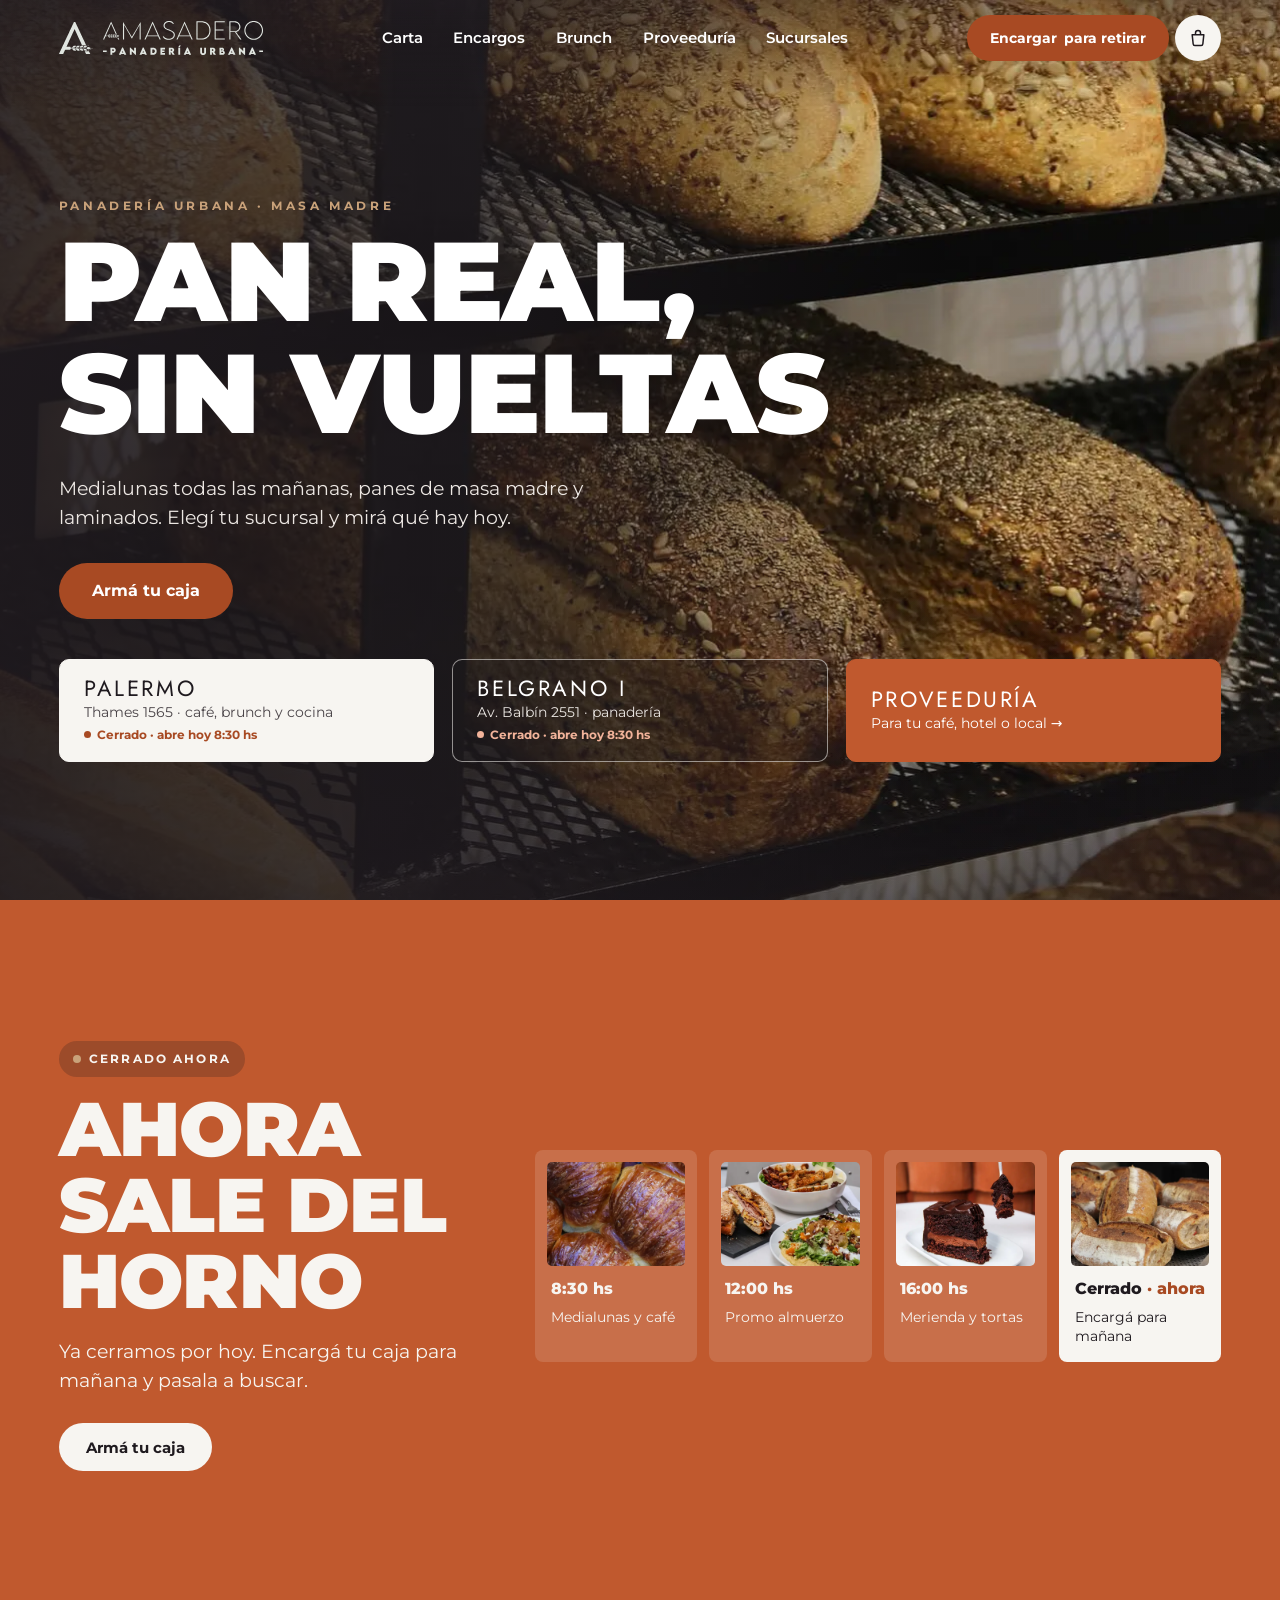
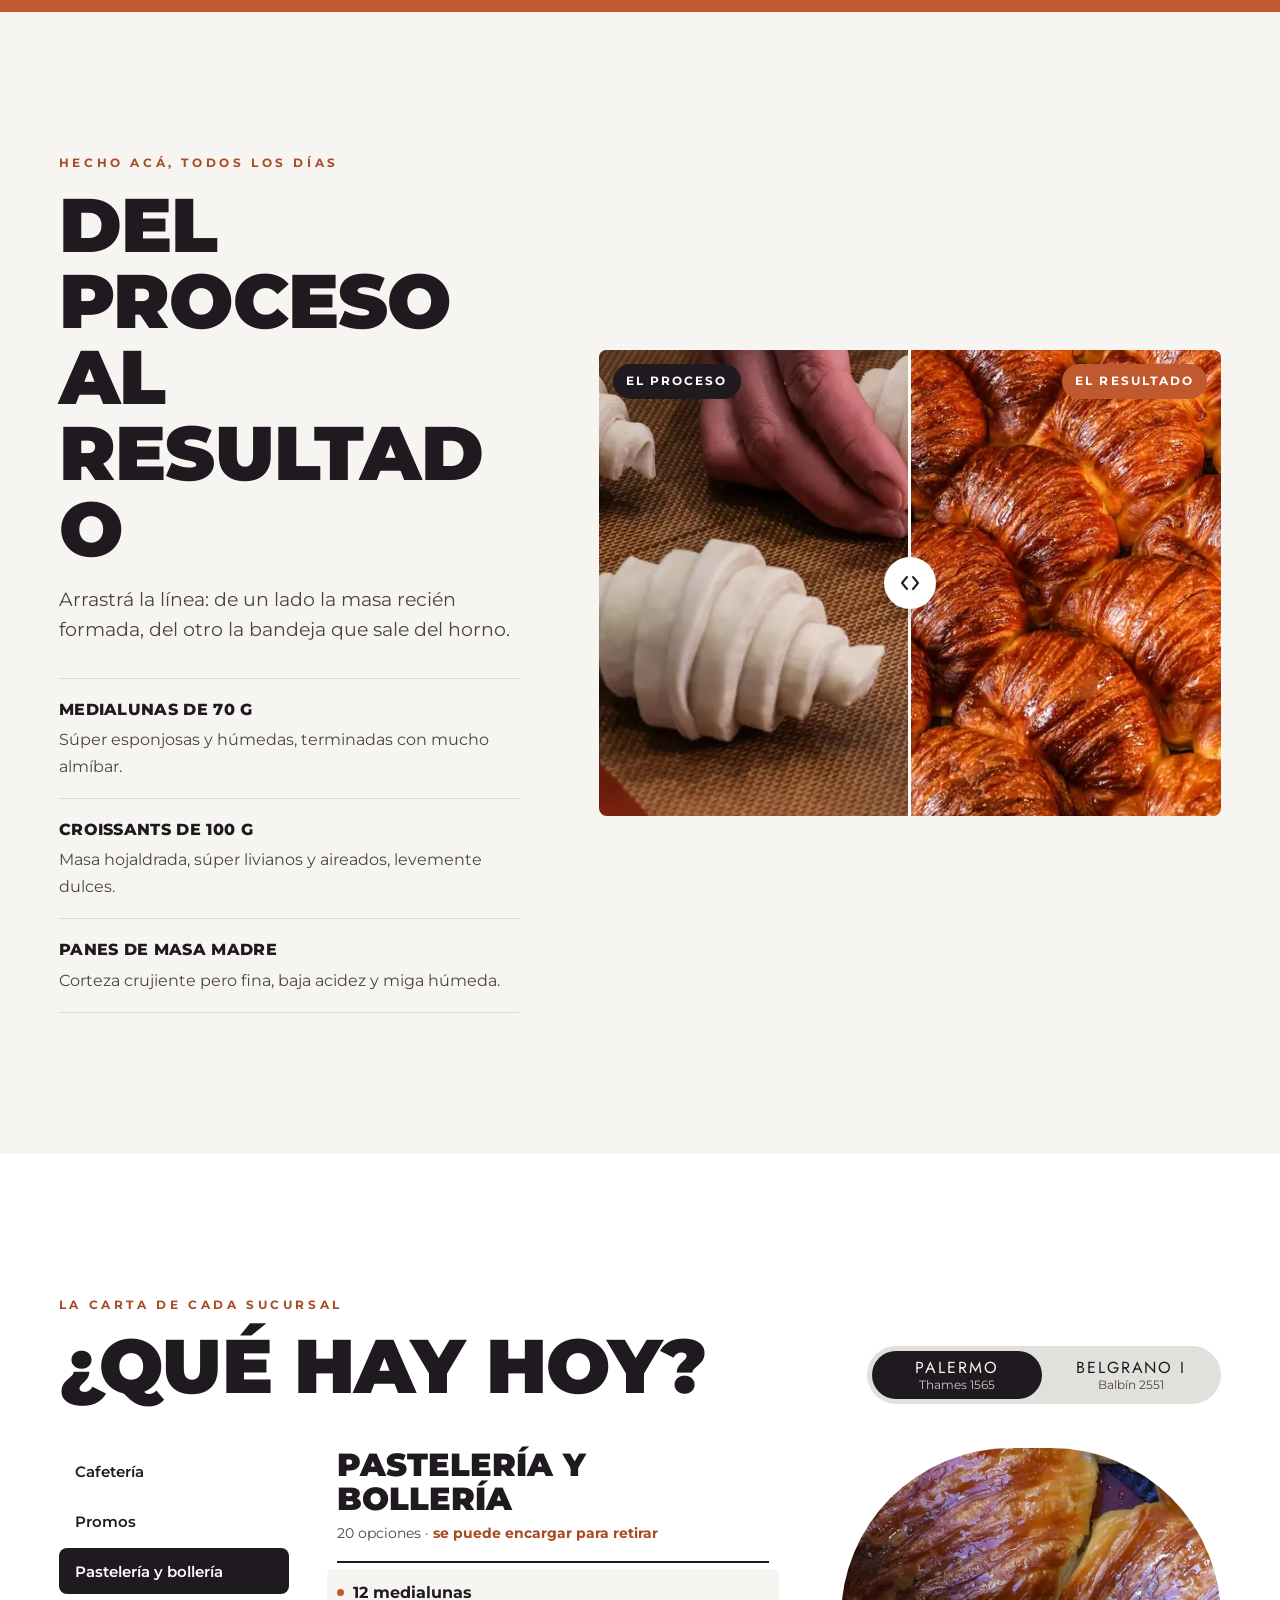
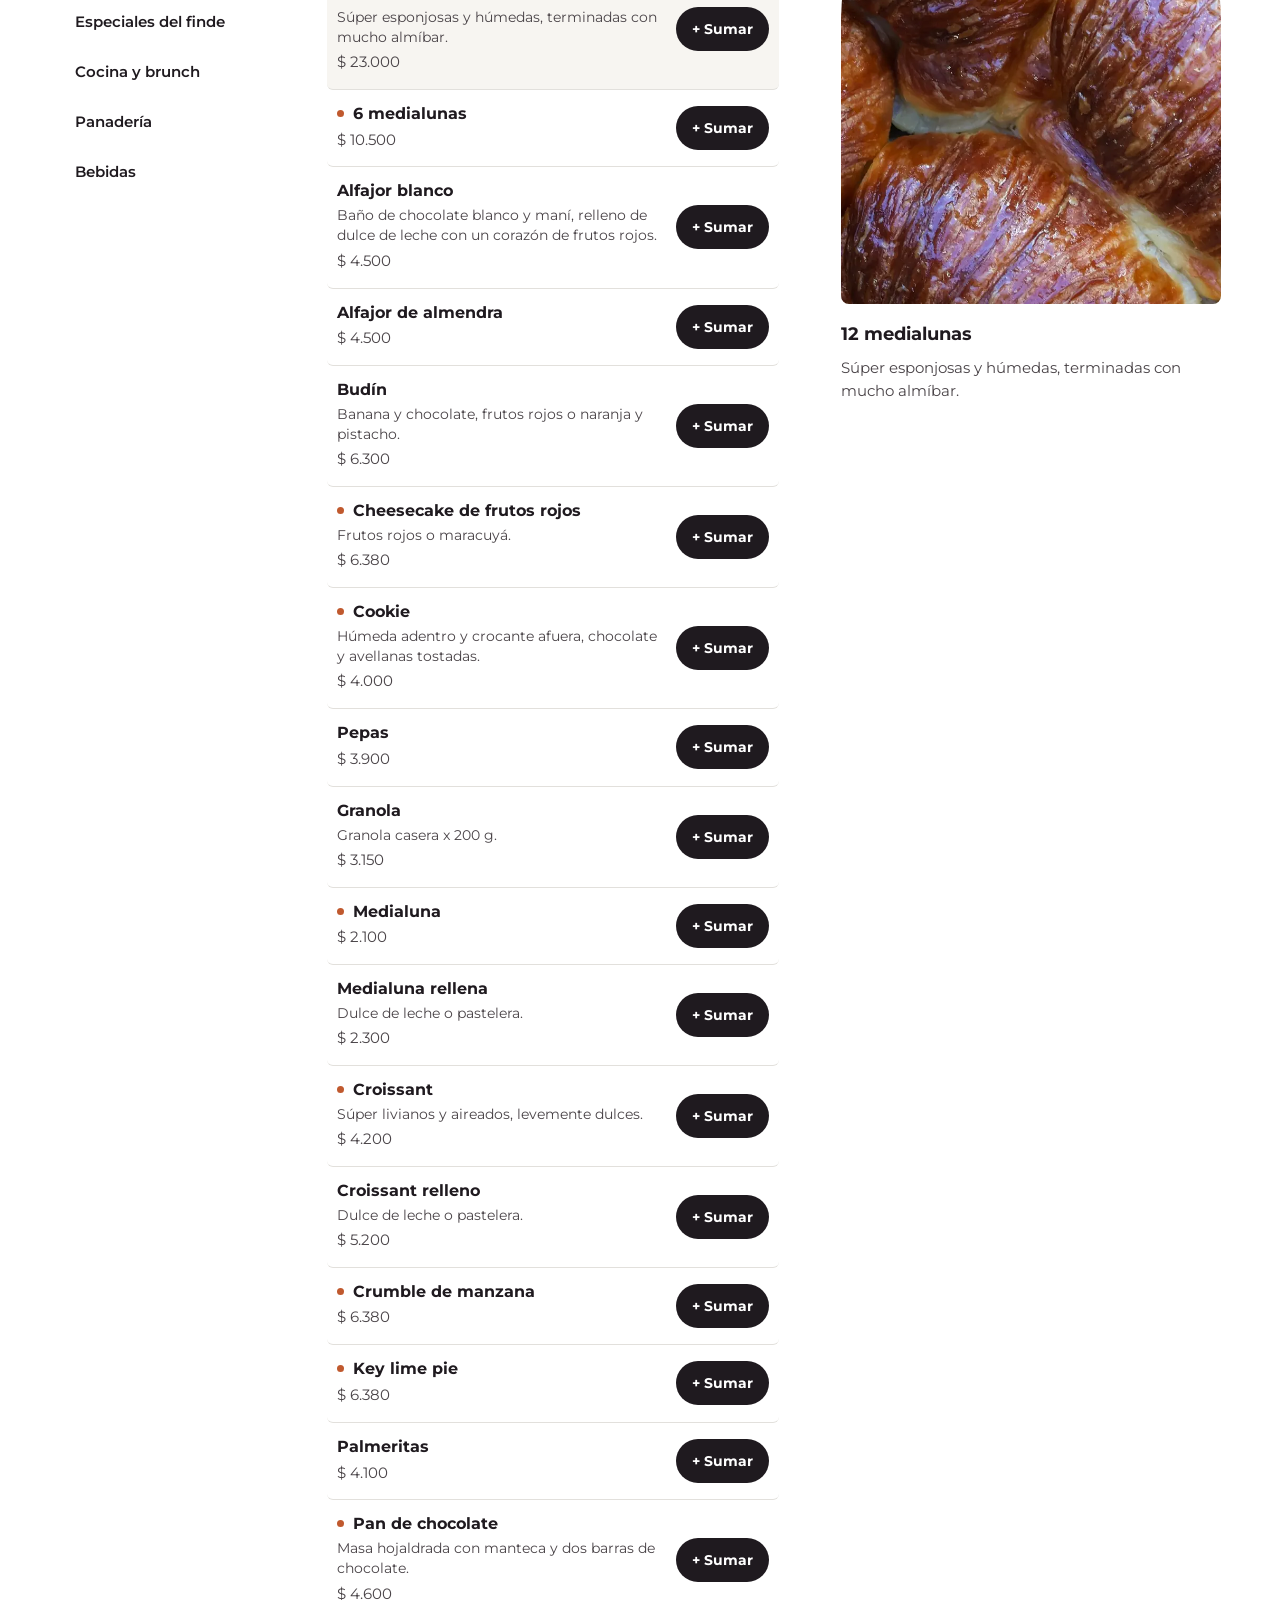
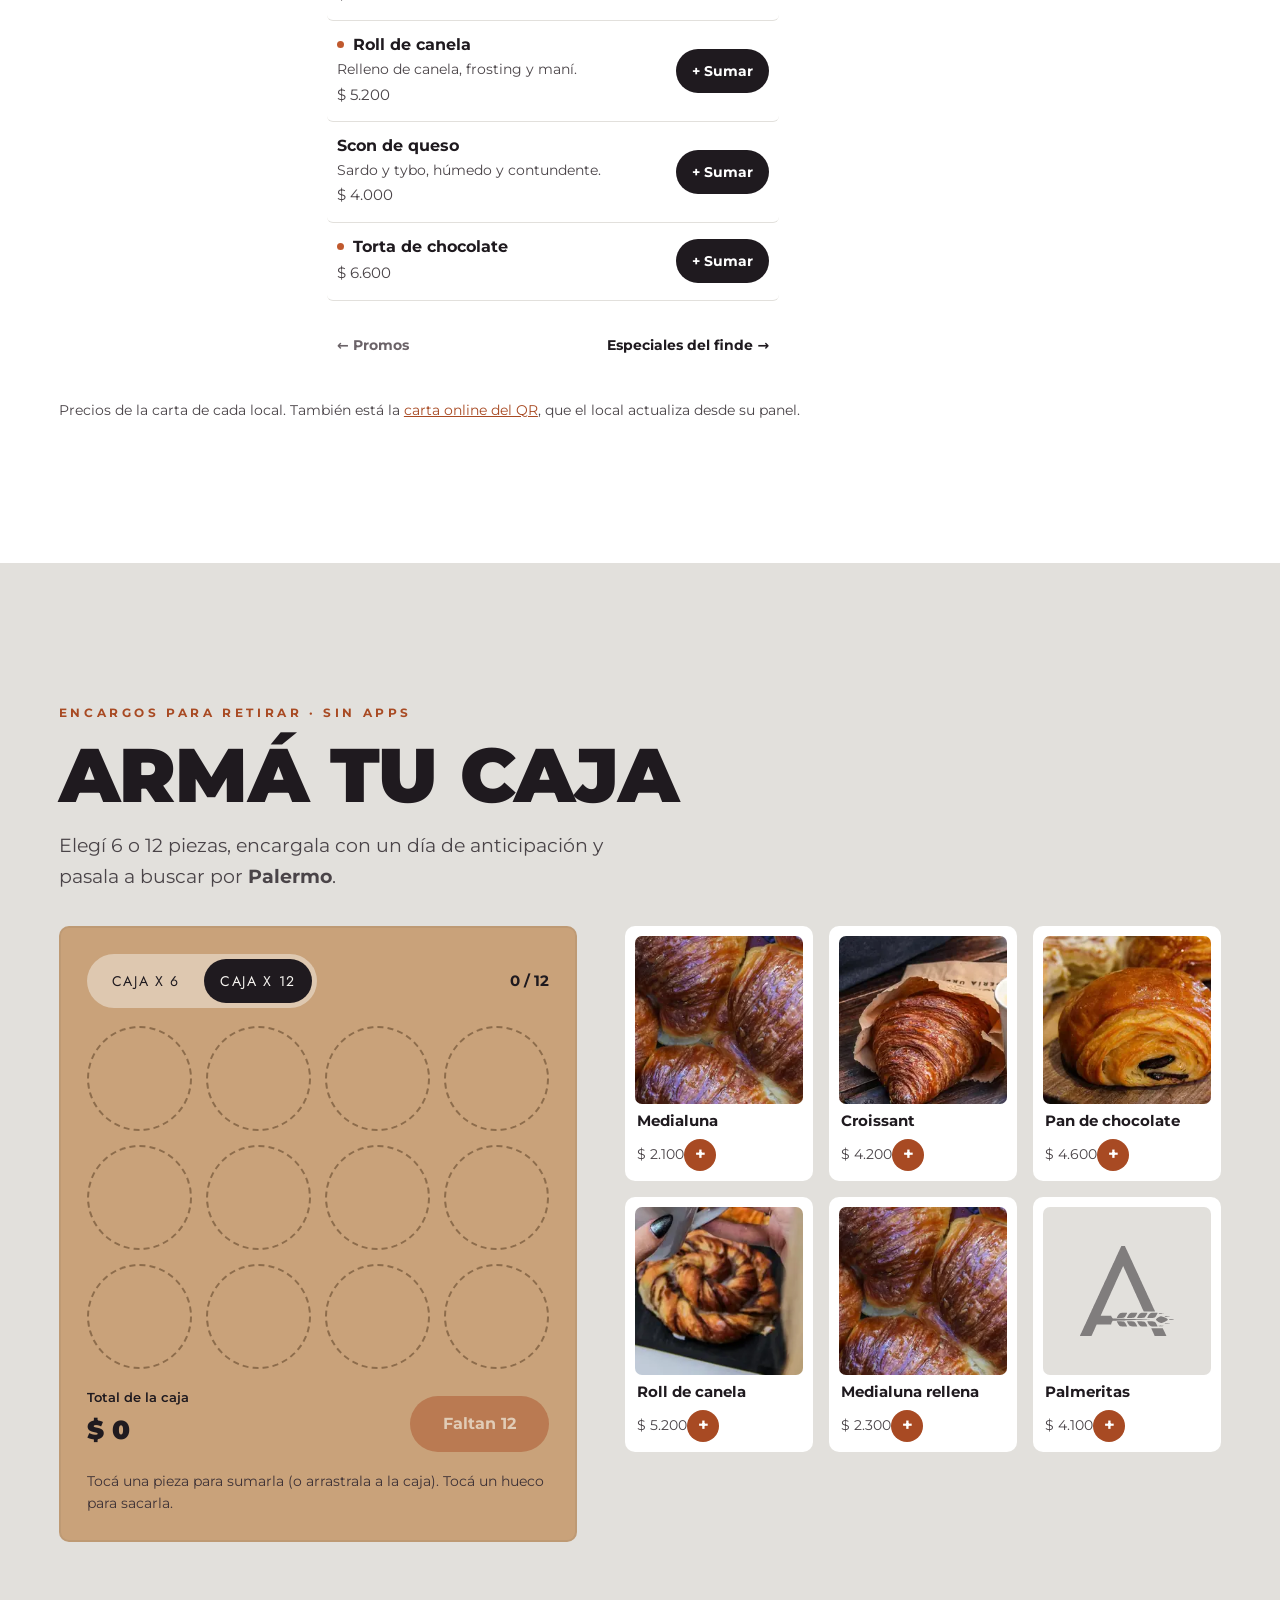
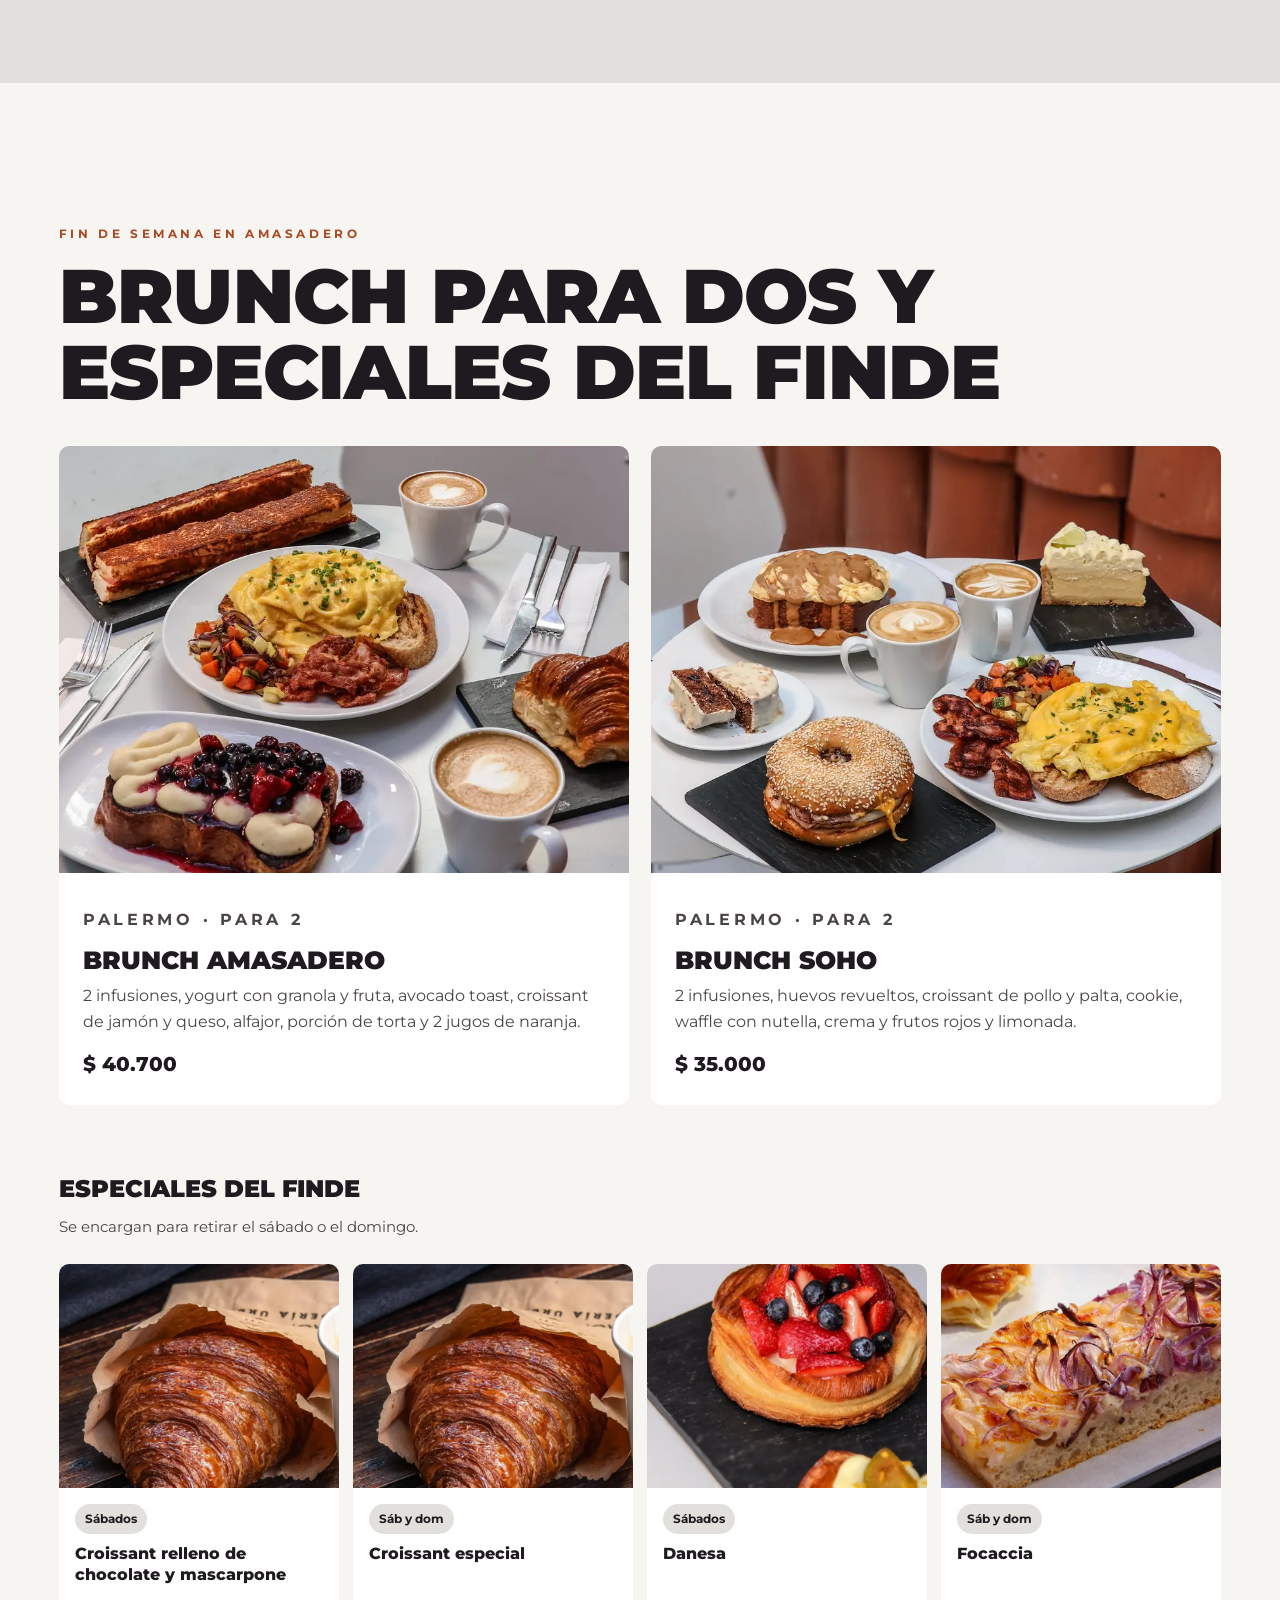
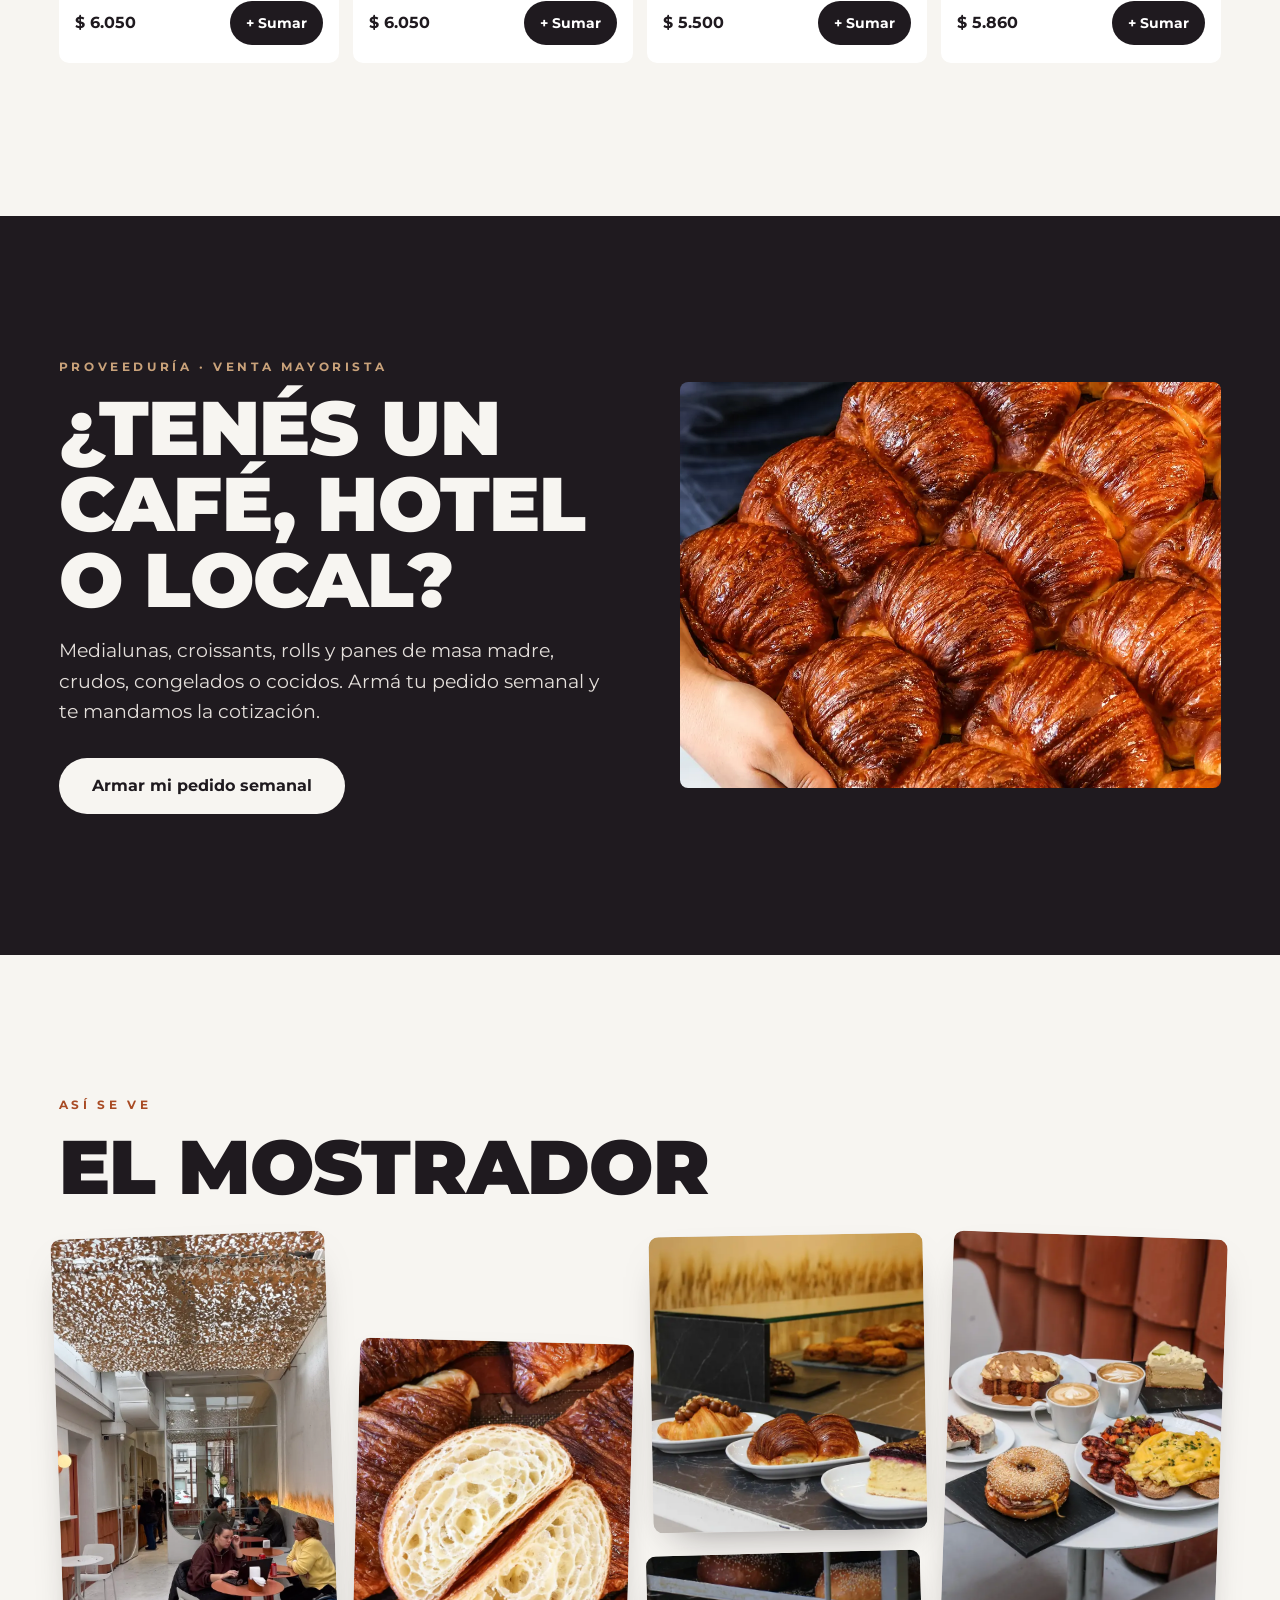
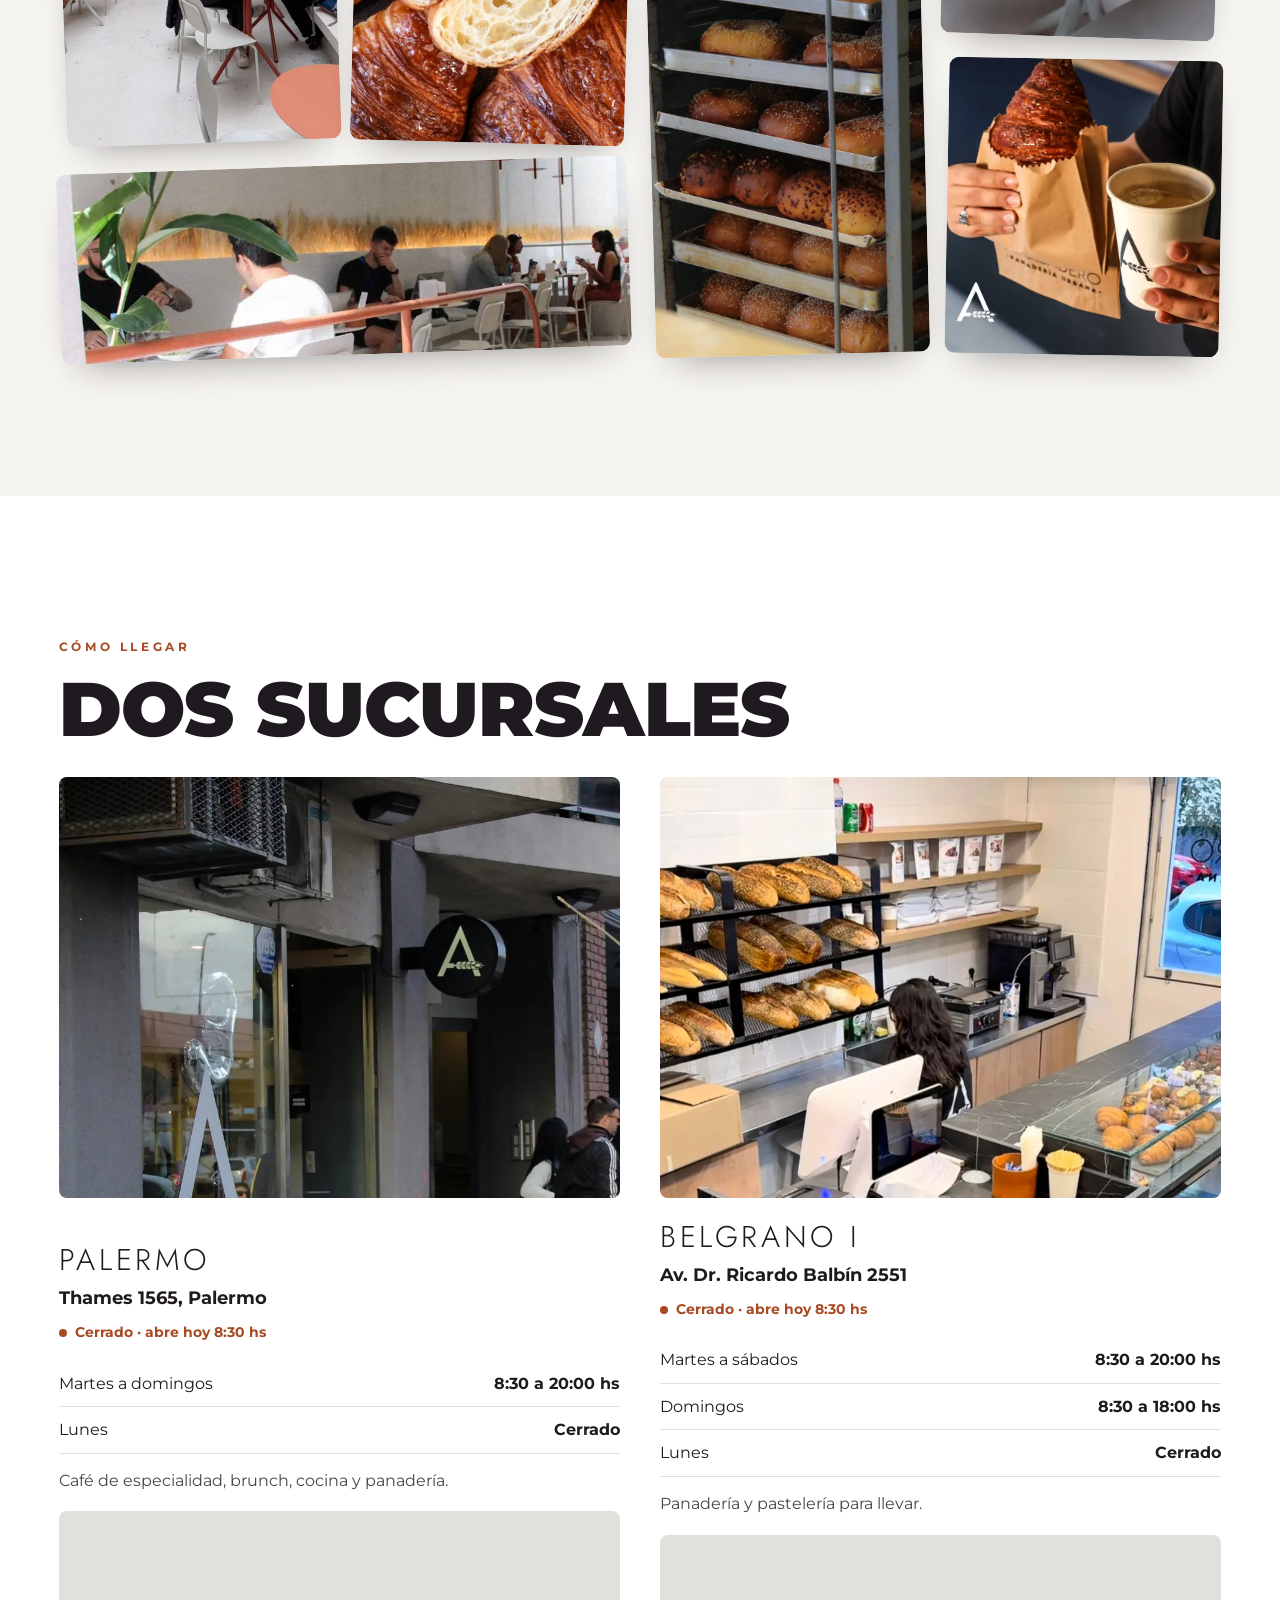
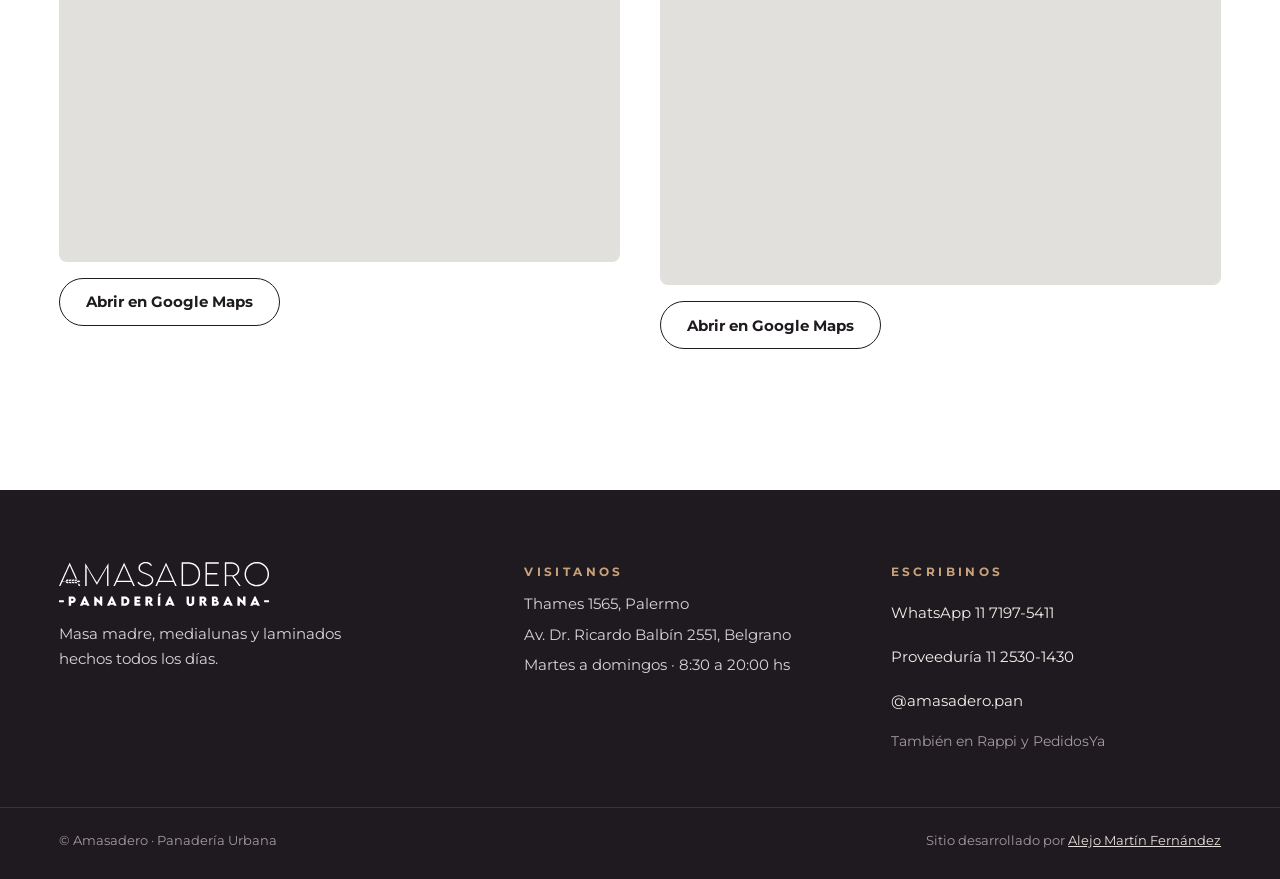
==== index.html @ 290347d4 "Demo web Amasadero · Panadería Urbana Co-Authored-By: Claude Opus 5.5 <noreply@anthropic.com> Claude" ====
<!doctype html>
<html lang="es">
<head>
<meta charset="utf-8">
<meta name="viewport" content="width=device-width, initial-scale=1, viewport-fit=cover">
<title>Amasadero · Panadería Urbana en Palermo y Belgrano</title>
<meta name="description" content="La carta de cada sucursal, encargos para retirar en Palermo y Belgrano y proveeduría para tu café, hotel o local.">
<meta property="og:type" content="website">
<meta property="og:site_name" content="Amasadero · Panadería Urbana">
<meta property="og:url" content="https://amasadero.vercel.app/">
<meta property="og:title" content="Amasadero · Panadería Urbana">
<meta property="og:description" content="La carta de cada sucursal, encargos para retirar y proveeduría para tu café.">
<meta property="og:image" content="https://amasadero.vercel.app/img/og.jpg?v=1">
<meta property="og:image:width" content="1200">
<meta property="og:image:height" content="630">
<meta property="og:image:type" content="image/jpeg">
<meta property="og:image:alt" content="Amasadero: croissant cortado al medio, la carta de cada sucursal y encargos para retirar">
<meta name="twitter:card" content="summary_large_image">
<meta name="twitter:image" content="https://amasadero.vercel.app/img/og.jpg?v=1">
<meta name="theme-color" content="#E2E0DC">
<link rel="icon" type="image/png" href="img/favicon.png">
<script>
  (function () {
    var d = document.documentElement;
    if (!matchMedia('(prefers-reduced-motion: reduce)').matches) d.classList.add('con-intro');
    d.classList.add('js');
  })();
</script>
<link rel="preload" href="fonts/montserrat.woff2" as="font" type="font/woff2" crossorigin>
<link rel="preload" href="fonts/jost.woff2" as="font" type="font/woff2" crossorigin>
<link rel="preload" as="image" href="img/hero-m-900.webp" media="(max-width: 767px)">
<link rel="preload" as="image" href="img/hero-d-1440.webp" media="(min-width: 768px)">
<link rel="stylesheet" href="kit/kit.css?v=1">
<link rel="stylesheet" href="css/style.css?v=1">
</head>
<body>

<div id="intro" aria-hidden="true">
  <div class="in-capas">
    <span class="in-capa" style="--i:0"></span><span class="in-capa" style="--i:1"></span><span class="in-capa" style="--i:2"></span><span class="in-capa" style="--i:3"></span>
    <span class="in-capa" style="--i:4"></span><span class="in-capa" style="--i:5"></span><span class="in-capa" style="--i:6"></span><span class="in-capa" style="--i:7"></span>
  </div>
  <div class="in-hilos"><i></i><i></i><i></i><i></i></div>
  <div class="in-logo">
    <img src="img/isotipo.svg" alt="" class="in-iso" width="120" height="115">
    <img src="img/logo.svg" alt="" class="in-wm" width="300" height="63">
  </div>
</div>

<header class="nav" id="nav">
  <a class="nav__logo" href="#inicio" aria-label="Amasadero, ir al inicio">
    <img src="img/isotipo.svg" alt="" class="nav__iso" width="40" height="38">
    <img src="img/logo.svg" alt="Amasadero · Panadería Urbana" class="nav__wm" width="170" height="36">
  </a>
  <nav class="nav__links" aria-label="Secciones">
    <a href="#carta">Carta</a>
    <a href="#caja">Encargos</a>
    <a href="#brunch">Brunch</a>
    <a href="proveeduria/">Proveeduría</a>
    <a href="#sucursales">Sucursales</a>
  </nav>
  <div class="nav__acc">
    <a class="btn btn--teja nav__cta" href="#caja">Encargar<span class="nav__cta-x"> para retirar</span></a>
    <button type="button" class="nav__bolsa" data-kit-open="carrito" data-kit-target aria-label="Abrir tu bolsa">
      <svg viewBox="0 0 24 24" aria-hidden="true"><path d="M5 8h14l-1.2 11.2a2 2 0 0 1-2 1.8H8.2a2 2 0 0 1-2-1.8L5 8Z"/><path d="M9 8V6a3 3 0 0 1 6 0v2"/></svg>
      <span class="nav__n" hidden>0</span>
    </button>
    <button type="button" class="nav__menu" aria-label="Abrir el menú" aria-expanded="false" aria-controls="menu">
      <span></span><span></span>
    </button>
  </div>
</header>

<div class="menu" id="menu" hidden>
  <nav aria-label="Menú">
    <a href="#carta" style="--i:0">Carta</a>
    <a href="#caja" style="--i:1">Armá tu caja</a>
    <a href="#brunch" style="--i:2">Brunch y finde</a>
    <a href="proveeduria/" style="--i:3">Proveeduría</a>
    <a href="#sucursales" style="--i:4">Sucursales</a>
  </nav>
  <p class="menu__pie">Martes a domingos · 8:30 a 20:00 hs</p>
</div>

<main id="inicio">

<!-- HERO -->
<section class="hero" aria-label="Amasadero">
  <picture class="hero__foto">
    <source media="(min-width: 768px)" srcset="img/hero-d-960.webp 960w, img/hero-d-1440.webp 1440w" sizes="100vw">
    <img src="img/hero-m-900.webp" srcset="img/hero-m-900.webp 900w, img/hero-m-1200.webp 1200w" sizes="100vw" alt="Croissant recién horneado junto a un café con la A de Amasadero" width="900" height="1126" fetchpriority="high">
  </picture>
  <div class="hero__velo"></div>
  <div class="hero__in">
    <p class="eyebrow eyebrow--kraft hero__ey">Panadería urbana · masa madre</p>
    <h1 class="hero__t"><span class="ln"><span>Pan real,</span></span> <span class="ln"><span>sin vueltas</span></span></h1>
    <p class="hero__p">Medialunas todas las mañanas, panes de masa madre y laminados. Elegí tu sucursal y mirá qué hay hoy.</p>
    <a class="btn btn--teja btn--big hero__cta" href="#caja">Armá tu caja</a>
  </div>
  <div class="hero__suc">
    <button type="button" class="suc-card suc-card--clara" data-suc="palermo" style="--d:0">
      <span class="suc-card__n">Palermo</span>
      <span class="suc-card__s">Thames 1565 · café, brunch y cocina</span>
      <span class="suc-card__e" data-estado="palermo"></span>
    </button>
    <button type="button" class="suc-card" data-suc="belgrano" style="--d:1">
      <span class="suc-card__n">Belgrano I</span>
      <span class="suc-card__s">Av. Balbín 2551 · panadería</span>
      <span class="suc-card__e" data-estado="belgrano"></span>
    </button>
    <a class="suc-card suc-card--teja" href="proveeduria/" style="--d:2">
      <span class="suc-card__n">Proveeduría</span>
      <span class="suc-card__s">Para tu café, hotel o local →</span>
    </a>
  </div>
</section>

<!-- WOW C · AHORA SALE DEL HORNO -->
<section class="ahora" id="ahora" aria-labelledby="ahora-t">
  <div class="cont ahora__in">
    <div class="ahora__txt rv">
      <p class="eyebrow eyebrow--claro" id="ahora-chip">Abierto</p>
      <h2 class="h2 h2--claro" id="ahora-t">Ahora sale del horno</h2>
      <p class="ahora__frase" id="ahora-frase">Medialunas recién horneadas y café de especialidad.</p>
      <a class="btn btn--harina" id="ahora-cta" href="#carta">Ver la pastelería</a>
    </div>
    <div class="ahora__mom" role="tablist" aria-label="Momentos del día">
      <button type="button" role="tab" class="mom rv" data-mom="manana" style="--d:0" aria-selected="false">
        <span class="mom__foto"><img src="img/reloj-manana.webp" alt="" width="700" height="669" loading="lazy"></span>
        <span class="mom__h">8:30 hs</span><span class="mom__t">Medialunas y café</span>
      </button>
      <button type="button" role="tab" class="mom rv" data-mom="mediodia" style="--d:1" aria-selected="false">
        <span class="mom__foto"><img src="img/reloj-mediodia.webp" alt="" width="700" height="700" loading="lazy"></span>
        <span class="mom__h">12:00 hs</span><span class="mom__t">Promo almuerzo</span>
      </button>
      <button type="button" role="tab" class="mom rv" data-mom="tarde" style="--d:2" aria-selected="false">
        <span class="mom__foto"><img src="img/reloj-tarde.webp" alt="" width="700" height="700" loading="lazy"></span>
        <span class="mom__h">16:00 hs</span><span class="mom__t">Merienda y tortas</span>
      </button>
      <button type="button" role="tab" class="mom rv" data-mom="cerrado" style="--d:3" aria-selected="false">
        <span class="mom__foto"><img src="img/reloj-noche.webp" alt="" width="700" height="700" loading="lazy"></span>
        <span class="mom__h">Cerrado</span><span class="mom__t">Encargá para mañana</span>
      </button>
    </div>
  </div>
</section>

<!-- WOW B · DEL PROCESO AL RESULTADO -->
<section class="proceso" aria-labelledby="proceso-t">
  <div class="cont proceso__in">
    <div class="proceso__txt">
      <p class="eyebrow rv">Hecho acá, todos los días</p>
      <h2 class="h2 rv" id="proceso-t">Del proceso al resultado</h2>
      <p class="lead rv">Arrastrá la línea: de un lado la masa recién formada, del otro la bandeja que sale del horno.</p>
      <ul class="datos">
        <li class="rv" style="--d:0"><b>Medialunas de 70 g</b><span>Súper esponjosas y húmedas, terminadas con mucho almíbar.</span></li>
        <li class="rv" style="--d:1"><b>Croissants de 100 g</b><span>Masa hojaldrada, súper livianos y aireados, levemente dulces.</span></li>
        <li class="rv" style="--d:2"><b>Panes de masa madre</b><span>Corteza crujiente pero fina, baja acidez y miga húmeda.</span></li>
      </ul>
    </div>
    <figure class="comp rv" id="comp" style="--x:50%">
      <img class="comp__b" src="img/proceso-horneado-1200.webp" srcset="img/proceso-horneado-700.webp 700w, img/proceso-horneado-1200.webp 1200w" sizes="(min-width: 1024px) 640px, 100vw" alt="Bandeja de croissants recién horneados" width="1200" height="900" loading="lazy" draggable="false">
      <img class="comp__a" src="img/proceso-crudo-1200.webp" srcset="img/proceso-crudo-700.webp 700w, img/proceso-crudo-1200.webp 1200w" sizes="(min-width: 1024px) 640px, 100vw" alt="Croissants crudos recién formados" width="1200" height="900" loading="lazy" draggable="false">
      <span class="comp__tag comp__tag--a">El proceso</span>
      <span class="comp__tag comp__tag--b">El resultado</span>
      <span class="comp__linea" aria-hidden="true"><span class="comp__mango"><svg viewBox="0 0 24 24"><path d="M9 6l-5 6 5 6M15 6l5 6-5 6"/></svg></span></span>
      <input class="comp__range" type="range" min="0" max="100" value="50" aria-label="Comparar el proceso con el resultado">
    </figure>
  </div>
</section>

<!-- CARTA POR SUCURSAL -->
<section class="carta" id="carta" aria-labelledby="carta-t">
  <div class="cont">
    <div class="carta__cab">
      <div>
        <p class="eyebrow rv">La carta de cada sucursal</p>
        <h2 class="h2 rv" id="carta-t">¿Qué hay hoy?</h2>
      </div>
      <div class="seg rv" role="group" aria-label="Elegí la sucursal">
        <button type="button" class="seg__b" data-suc="palermo" aria-pressed="true"><span>Palermo</span><small>Thames 1565</small></button>
        <button type="button" class="seg__b" data-suc="belgrano" aria-pressed="false"><span>Belgrano I</span><small>Balbín 2551</small></button>
      </div>
    </div>
    <div class="carta__cuerpo">
      <div class="carta__kit" data-kit="carta" id="carta-pal" data-kit-categoria="pal-pasteleria" data-suc-panel="palermo"></div>
      <div class="carta__kit" data-kit="carta" id="carta-bel" data-kit-categoria="bel-pasteleria" data-suc-panel="belgrano" hidden></div>
      <figure class="carta__foto" id="carta-foto" aria-live="polite">
        <div class="carta__foto-marco"><img src="img/p-medialunas.webp" alt="12 medialunas" width="720" height="864" id="carta-foto-img"></div>
        <figcaption><b id="carta-foto-n">12 medialunas</b><span id="carta-foto-d">Súper esponjosas y húmedas, terminadas con mucho almíbar.</span></figcaption>
      </figure>
    </div>
    <p class="carta__pie rv">Precios de la carta de cada local. También está la <a href="carta/">carta online del QR</a>, que el local actualiza desde su panel.</p>
  </div>
</section>

<!-- WOW A · ARMÁ TU CAJA -->
<section class="caja" id="caja" aria-labelledby="caja-t">
  <div class="cont">
    <div class="caja__cab">
      <p class="eyebrow rv">Encargos para retirar · sin apps</p>
      <h2 class="h2 rv" id="caja-t">Armá tu caja</h2>
      <p class="lead rv">Elegí 6 o 12 piezas, encargala con un día de anticipación y pasala a buscar por <b id="caja-suc">Palermo</b>.</p>
    </div>
    <div class="caja__in">
      <div class="caja__box rv" id="caja-box" data-drop>
        <div class="caja__top">
          <div class="seg seg--chico" role="group" aria-label="Tamaño de la caja">
            <button type="button" class="seg__b" data-tam="6" aria-pressed="false"><span>Caja x 6</span></button>
            <button type="button" class="seg__b" data-tam="12" aria-pressed="true"><span>Caja x 12</span></button>
          </div>
          <span class="caja__cuenta"><b id="caja-n">0</b> / <span id="caja-max">12</span></span>
        </div>
        <ol class="caja__huecos" id="caja-huecos" aria-label="Piezas en tu caja"></ol>
        <div class="caja__pie">
          <div><span class="caja__lbl">Total de la caja</span><b class="caja__total" id="caja-total">$ 0</b></div>
          <button type="button" class="btn btn--teja btn--big" id="caja-ok" disabled>Sumar a la bolsa</button>
        </div>
        <p class="caja__ayuda" id="caja-ayuda">Tocá una pieza para sumarla. Tocá un hueco para sacarla.</p>
      </div>
      <div class="caja__piezas" id="caja-piezas" aria-label="Piezas para elegir"></div>
    </div>
  </div>
</section>

<!-- BRUNCH Y FINDE -->
<section class="brunch" id="brunch" aria-labelledby="brunch-t">
  <div class="cont">
    <div class="brunch__cab">
      <p class="eyebrow rv">Fin de semana en Amasadero</p>
      <h2 class="h2 rv" id="brunch-t">Brunch para dos y especiales del finde</h2>
    </div>
    <div class="brunch__duo">
      <article class="bcard rv" style="--d:0">
        <div class="bcard__foto"><img src="img/brunch-amasadero.webp" alt="Mesa de brunch con huevos, waffles, café y pastelería" width="900" height="900" loading="lazy"></div>
        <div class="bcard__txt">
          <p class="bcard__lugar">Palermo · para 2</p>
          <h3>Brunch Amasadero</h3>
          <p>2 infusiones, yogurt con granola y fruta, avocado toast, croissant de jamón y queso, alfajor, porción de torta y 2 jugos de naranja.</p>
          <b class="bcard__precio" data-precio="pal-brunch-amasadero-para-2">$ 40.700</b>
        </div>
      </article>
      <article class="bcard rv" style="--d:1">
        <div class="bcard__foto"><img src="img/brunch-soho.webp" alt="Brunch con café, waffle, tostado y torta junto al sillón terracota" width="900" height="900" loading="lazy"></div>
        <div class="bcard__txt">
          <p class="bcard__lugar">Palermo · para 2</p>
          <h3>Brunch Soho</h3>
          <p>2 infusiones, huevos revueltos, croissant de pollo y palta, cookie, waffle con nutella, crema y frutos rojos y limonada.</p>
          <b class="bcard__precio" data-precio="pal-brunch-soho-para-2">$ 35.000</b>
        </div>
      </article>
    </div>
    <div class="finde">
      <div class="finde__cab rv">
        <h3>Especiales del finde</h3>
        <p>Se encargan para retirar el sábado o el domingo.</p>
      </div>
      <div class="fila" id="finde-fila" data-arrastre>
        <div class="fila__pista" id="finde-pista"></div>
      </div>
    </div>
  </div>
</section>

<!-- PROVEEDURÍA (franja) -->
<section class="prov" aria-labelledby="prov-t">
  <div class="cont prov__in">
    <div class="prov__txt">
      <p class="eyebrow eyebrow--kraft rv">Proveeduría · venta mayorista</p>
      <h2 class="h2 h2--claro rv" id="prov-t">¿Tenés un café, hotel o local?</h2>
      <p class="lead lead--claro rv">Medialunas, croissants, rolls y panes de masa madre, crudos, congelados o cocidos. Armá tu pedido semanal y te mandamos la cotización.</p>
      <a class="btn btn--harina btn--big rv" href="proveeduria/">Armar mi pedido semanal</a>
    </div>
    <div class="prov__foto rv"><img src="img/may-hero.webp" alt="Manos sosteniendo una bandeja de croissants horneados" width="1000" height="903" loading="lazy"></div>
  </div>
</section>

<!-- MOSTRADOR (galería) -->
<section class="mostrador" aria-labelledby="most-t">
  <div class="cont">
    <div class="mostrador__cab">
      <p class="eyebrow rv">Así se ve</p>
      <h2 class="h2 rv" id="most-t">El mostrador</h2>
      <p class="lead mostrador__ayuda">Deslizá las fotos con el dedo.</p>
    </div>
    <div class="galeria" id="galeria">
      <figure class="gal gal--1" style="--r:-2deg;--d:0"><img src="img/mostrador-1.webp" alt="Salón de Palermo con mesas blancas y luz cálida" width="800" height="1422" loading="lazy" draggable="false"></figure>
      <figure class="gal gal--2" style="--r:1.5deg;--d:1"><img src="img/mostrador-8.webp" alt="Croissant cortado al medio" width="800" height="1001" loading="lazy" draggable="false"></figure>
      <figure class="gal gal--3" style="--r:-1deg;--d:2"><img src="img/mostrador-2.webp" alt="Mostrador con croissants y tortas" width="800" height="800" loading="lazy" draggable="false"></figure>
      <figure class="gal gal--4" style="--r:2deg;--d:3"><img src="img/mostrador-3.webp" alt="Brunch sobre una mesa junto al sillón terracota" width="800" height="1000" loading="lazy" draggable="false"></figure>
      <figure class="gal gal--5" style="--r:-1.5deg;--d:4"><img src="img/mostrador-7.webp" alt="Estantes con panes de brioche con sésamo" width="800" height="1000" loading="lazy" draggable="false"></figure>
      <figure class="gal gal--6" style="--r:1deg;--d:5"><img src="img/mostrador-6.webp" alt="Croissant en bolsa kraft y café con la A" width="800" height="750" loading="lazy" draggable="false"></figure>
      <figure class="gal gal--7" style="--r:-2deg;--d:6"><img src="img/mostrador-4.webp" alt="Salón con plantas y barandas terracota" width="800" height="999" loading="lazy" draggable="false"></figure>
    </div>
  </div>
</section>

<!-- SUCURSALES -->
<section class="sucursales" id="sucursales" aria-labelledby="suc-t">
  <div class="cont">
    <div class="suc__cab">
      <p class="eyebrow rv">Cómo llegar</p>
      <h2 class="h2 rv" id="suc-t">Dos sucursales</h2>
      <div class="seg suc__tabs rv" role="group" aria-label="Elegí la sucursal">
        <button type="button" class="seg__b" data-suc-mapa="palermo" aria-pressed="true"><span>Palermo</span></button>
        <button type="button" class="seg__b" data-suc-mapa="belgrano" aria-pressed="false"><span>Belgrano I</span></button>
      </div>
    </div>
    <div class="suc__grid">
      <article class="suc rv on" data-suc-bloque="palermo">
        <div class="suc__foto"><img src="img/suc-palermo.webp" alt="Fachada de Amasadero Palermo con el cartel redondo de la A" width="900" height="1120" loading="lazy"></div>
        <div class="suc__info">
          <h3>Palermo</h3>
          <p class="suc__dir">Thames 1565, Palermo</p>
          <p class="suc__est" data-estado="palermo"></p>
          <ul class="suc__hor"><li><span>Martes a domingos</span><b>8:30 a 20:00 hs</b></li><li><span>Lunes</span><b>Cerrado</b></li></ul>
          <p class="suc__que">Café de especialidad, brunch, cocina y panadería.</p>
          <div class="suc__map"><iframe title="Mapa de Amasadero Palermo" src="https://www.google.com/maps?q=Thames+1565,+Palermo,+Buenos+Aires&amp;output=embed" loading="lazy" referrerpolicy="no-referrer-when-downgrade"></iframe></div>
          <a class="btn btn--linea" href="https://maps.google.com/?q=Thames+1565,+Palermo,+Buenos+Aires" target="_blank" rel="noopener">Abrir en Google Maps</a>
        </div>
      </article>
      <article class="suc rv" data-suc-bloque="belgrano" style="--d:1">
        <div class="suc__foto"><img src="img/suc-belgrano.webp" alt="Mostrador de Amasadero Belgrano con estantes de panes" width="900" height="1120" loading="lazy"></div>
        <div class="suc__info">
          <h3>Belgrano I</h3>
          <p class="suc__dir">Av. Dr. Ricardo Balbín 2551</p>
          <p class="suc__est" data-estado="belgrano"></p>
          <ul class="suc__hor"><li><span>Martes a sábados</span><b>8:30 a 20:00 hs</b></li><li><span>Domingos</span><b>8:30 a 18:00 hs</b></li><li><span>Lunes</span><b>Cerrado</b></li></ul>
          <p class="suc__que">Panadería y pastelería para llevar.</p>
          <div class="suc__map"><iframe title="Mapa de Amasadero Belgrano I" src="https://www.google.com/maps?q=Av.+Ricardo+Balb%C3%ADn+2551,+Buenos+Aires&amp;output=embed" loading="lazy" referrerpolicy="no-referrer-when-downgrade"></iframe></div>
          <a class="btn btn--linea" href="https://maps.google.com/?q=Av.+Ricardo+Balb%C3%ADn+2551,+Buenos+Aires" target="_blank" rel="noopener">Abrir en Google Maps</a>
        </div>
      </article>
    </div>
  </div>
</section>

</main>

<footer class="pie">
  <div class="cont pie__in">
    <div class="pie__marca">
      <img src="img/logo-blanco.svg" alt="Amasadero · Panadería Urbana" width="220" height="46" loading="lazy">
      <p>Masa madre, medialunas y laminados hechos todos los días.</p>
    </div>
    <div class="pie__col">
      <h3>Visitanos</h3>
      <p>Thames 1565, Palermo</p>
      <p>Av. Dr. Ricardo Balbín 2551, Belgrano</p>
      <p>Martes a domingos · 8:30 a 20:00 hs</p>
    </div>
    <div class="pie__col">
      <h3>Escribinos</h3>
      <p><a href="https://wa.me/5491171975411" target="_blank" rel="noopener">WhatsApp 11 7197-5411</a></p>
      <p><a href="https://wa.me/5491125301430" target="_blank" rel="noopener">Proveeduría 11 2530-1430</a></p>
      <p><a href="https://instagram.com/amasadero.pan" target="_blank" rel="noopener">@amasadero.pan</a></p>
      <p class="pie__apps">También en Rappi y PedidosYa</p>
    </div>
  </div>
  <div class="cont pie__base">
    <span>© Amasadero · Panadería Urbana</span>
    <span>Sitio desarrollado por <a href="https://alejomfernandez.com.ar" target="_blank" rel="noopener">Alejo Martín Fernández</a></span>
  </div>
</footer>

<div class="visor" id="visor" hidden>
  <button type="button" class="visor__x" aria-label="Cerrar la foto">×</button>
  <figure><img src="" alt="" id="visor-img"><figcaption id="visor-txt"></figcaption></figure>
</div>

<script type="module" src="js/app.js?v=1"></script>
</body>
</html>
---- kit/kit.css ----
/* KIT DEMOS — estilos de módulos y popups.
   Todo sale de las variables --kit-* que arma core/theme.js desde cliente.json → marca.
   Cada demo puede pisar cualquier variable o clase .kit-* en su propio CSS. */

:root {
  --kit-bg: #fff; --kit-surface: #fff; --kit-text: #151515; --kit-muted: #666; --kit-primary: #111; --kit-on-primary: #fff;
  --kit-accent: #fc0; --kit-on-accent: #111; --kit-border: #ddd; --kit-ok: #1f9d55; --kit-warn: #d97706; --kit-danger: #d42a1d;
  --kit-font-head: inherit; --kit-font-body: inherit; --kit-head-case: uppercase;
  --kit-radius: 14px; --kit-radius-btn: 12px; --kit-border-w: 1.5px; --kit-shadow: 0 10px 30px -12px rgba(0,0,0,.35);
  --kit-ease: cubic-bezier(.2,.8,.2,1); --kit-z: 9000;
}
.kit-root, .kit-root *, .kit-root *::before, .kit-root *::after { box-sizing: border-box; }
.kit-root [hidden], .kit-root[hidden] { display: none !important; }
.kit-root { font-family: var(--kit-font-body); color: var(--kit-text); -webkit-tap-highlight-color: transparent; }
.kit-sr { position: absolute !important; width: 1px; height: 1px; overflow: hidden; clip: rect(0 0 0 0); white-space: nowrap; }
html.kit-lock { overflow: hidden; }
html.kit-lock body { overflow: hidden; touch-action: none; }

/* ---------- botones ---------- */
.kit-btn {
  appearance: none; display: inline-flex; align-items: center; justify-content: center; gap: .45em;
  min-height: 44px; padding: .7em 1.15em; border: var(--kit-border-w) solid var(--kit-primary); border-radius: var(--kit-radius-btn);
  background: var(--kit-primary); color: var(--kit-on-primary); font: 700 .95rem/1.1 var(--kit-font-body); text-decoration: none;
  cursor: pointer; transition: transform .15s var(--kit-ease), filter .15s, background .2s, box-shadow .2s; white-space: nowrap;
}
.kit-btn:hover { filter: brightness(1.08); }
.kit-btn:active { transform: translateY(1px) scale(.98); }
.kit-btn:focus-visible, .kit-chip:focus-visible, .kit-tab:focus-visible, .kit-add:focus-visible, .kit-x:focus-visible { outline: 3px solid var(--kit-accent); outline-offset: 2px; }
.kit-btn--ghost { background: var(--kit-surface); color: var(--kit-text); border-color: var(--kit-border); }
.kit-btn--danger { background: var(--kit-danger); border-color: var(--kit-danger); color: #fff; }
.kit-btn--danger-t { color: var(--kit-danger); }
.kit-btn--sm { min-height: 36px; padding: .45em .85em; font-size: .85rem; }
.kit-btn--big { min-height: 54px; font-size: 1.05rem; font-family: var(--kit-font-head); text-transform: var(--kit-head-case); letter-spacing: .02em; }
.kit-btn--block { width: 100%; }
.kit-btn[disabled] { opacity: .55; cursor: not-allowed; }
.kit-btn.is-loading { position: relative; color: transparent !important; }
.kit-btn.is-loading::after { content: ""; position: absolute; width: 20px; height: 20px; border: 2.5px solid var(--kit-on-primary); border-right-color: transparent; border-radius: 50%; animation: kit-spin .7s linear infinite; }
.kit-icon { appearance: none; width: 36px; height: 36px; display: inline-grid; place-items: center; border: var(--kit-border-w) solid var(--kit-border); border-radius: 10px; background: var(--kit-surface); color: var(--kit-text); cursor: pointer; font-size: 1rem; }
.kit-icon--danger { color: var(--kit-danger); }
.kit-icon[disabled] { opacity: .35; cursor: default; }
.kit-row { display: flex; gap: .6rem; flex-wrap: wrap; align-items: center; }
.kit-row--end { justify-content: flex-end; } .kit-row--center { justify-content: center; } .kit-row--between { justify-content: space-between; }
.kit-row--stack { flex-direction: column; align-items: stretch; }

/* ---------- badges / tags ---------- */
.kit-badge { display: inline-flex; align-items: center; gap: .3em; padding: .28em .6em; border-radius: 999px; font: 700 .72rem/1 var(--kit-font-body); letter-spacing: .02em; background: color-mix(in srgb, var(--kit-text) 9%, var(--kit-surface)); color: var(--kit-text); white-space: nowrap; }
.kit-badge--ok { background: color-mix(in srgb, var(--kit-ok) 16%, var(--kit-surface)); color: color-mix(in srgb, var(--kit-ok) 75%, #000); }
.kit-badge--warn { background: color-mix(in srgb, var(--kit-warn) 18%, var(--kit-surface)); color: color-mix(in srgb, var(--kit-warn) 70%, #000); }
.kit-badge--danger, .kit-badge--off { background: color-mix(in srgb, var(--kit-danger) 14%, var(--kit-surface)); color: color-mix(in srgb, var(--kit-danger) 80%, #000); }
.kit-badge--new { background: var(--kit-accent); color: var(--kit-on-accent); animation: kit-pulse 1.4s ease-in-out 3; }
.kit-tag { display: inline-grid; place-items: center; width: 1.15em; height: 1.15em; vertical-align: -.12em; margin-left: .15em; color: var(--kit-primary); }
.kit-tag svg { width: 100%; height: 100%; }
.kit-tag--txt { width: auto; height: auto; font-size: .7em; padding: .15em .45em; border-radius: 999px; background: var(--kit-accent); color: var(--kit-on-accent); }

/* ---------- carta ---------- */
.kit-carta { --kit-cols: 1; }
.kit-tabs { display: flex; gap: .5rem; overflow-x: auto; scrollbar-width: none; padding: 2px 2px 10px; margin-bottom: .5rem; scroll-snap-type: x proximity; }
.kit-tabs::-webkit-scrollbar { display: none; }
.kit-tab {
  appearance: none; flex: 0 0 auto; scroll-snap-align: start; min-height: 44px; padding: .55em 1.1em;
  border: var(--kit-border-w) solid var(--kit-text); border-radius: var(--kit-radius-btn); background: var(--kit-surface); color: var(--kit-text);
  font: 700 .95rem/1 var(--kit-font-head); text-transform: var(--kit-head-case); letter-spacing: .03em; cursor: pointer; transition: background .2s, color .2s, transform .15s;
}
.kit-tab.is-on { background: var(--kit-primary); border-color: var(--kit-primary); color: var(--kit-on-primary); }
.kit-carta__panel { display: grid; grid-template-columns: repeat(var(--kit-cols), minmax(0, 1fr)); gap: 0 2rem; }
.kit-item {
  display: grid; grid-template-columns: auto minmax(0, 1fr) auto; gap: .9rem; align-items: center; padding: 1rem 0;
  border-bottom: var(--kit-border-w) dashed var(--kit-border); min-width: 0;
  animation: kit-up .5s var(--kit-ease) both; animation-delay: calc(var(--i, 0) * 45ms);
}
.kit-item:not(:has(.kit-item__foto)) { grid-template-columns: minmax(0, 1fr) auto; }
.kit-item.is-off { opacity: .55; }
.kit-item__foto { width: 64px; height: 64px; object-fit: cover; border-radius: calc(var(--kit-radius) * .7); }
.kit-item__name { margin: 0 0 .25rem; font: 400 1.2rem/1.05 var(--kit-font-head); text-transform: var(--kit-head-case); }
.kit-item__n { margin-right: .5em; color: var(--kit-primary); }
.kit-item__desc { margin: 0; color: var(--kit-muted); font-size: .9rem; line-height: 1.4; }
.kit-item__side { display: flex; flex-direction: column; align-items: flex-end; gap: .45rem; }
.kit-price { font: 700 1.05rem/1 var(--kit-font-body); white-space: nowrap; }
.kit-price--na { font-size: .85rem; color: var(--kit-muted); font-weight: 600; }
.kit-add {
  appearance: none; min-height: 40px; padding: .45em .9em; border: var(--kit-border-w) solid var(--kit-primary); border-radius: var(--kit-radius-btn);
  background: var(--kit-surface); color: var(--kit-primary); font: 800 .85rem/1 var(--kit-font-body); cursor: pointer; white-space: nowrap;
  transition: background .2s, color .2s, transform .12s;
}
.kit-add:hover { background: var(--kit-primary); color: var(--kit-on-primary); }
.kit-add:active { transform: scale(.94); }
.kit-step { display: inline-flex; align-items: center; border: var(--kit-border-w) solid var(--kit-primary); border-radius: var(--kit-radius-btn); background: var(--kit-primary); color: var(--kit-on-primary); overflow: hidden; animation: kit-pop .25s var(--kit-ease); }
.kit-step button { appearance: none; width: 38px; height: 38px; border: 0; background: transparent; color: inherit; font: 800 1.15rem/1 var(--kit-font-body); cursor: pointer; }
.kit-step button:disabled { opacity: .35; cursor: default; }
.kit-step output { min-width: 1.6em; text-align: center; font-weight: 800; }
.kit-step--lg button { width: 46px; height: 46px; }
.kit-step--lg output { min-width: 2.2em; font-size: 1.15rem; }
@media (min-width: 900px) { .kit-carta { --kit-cols: 2; } }

/* ---------- botón flotante del carrito ---------- */
.kit-fab {
  position: fixed; z-index: calc(var(--kit-z) - 2); right: max(14px, env(safe-area-inset-right)); bottom: max(14px, env(safe-area-inset-bottom));
  display: flex; align-items: center; gap: .7rem; padding: .55rem 1rem .55rem .6rem; min-height: 58px;
  border: var(--kit-border-w) solid var(--kit-text); border-radius: var(--kit-radius-btn); background: var(--kit-primary); color: var(--kit-on-primary);
  box-shadow: var(--kit-shadow); cursor: pointer; font-family: var(--kit-font-body); text-align: left;
  animation: kit-in-up .45s var(--kit-ease) both;
}
.kit-fab__ico { width: 40px; height: 40px; display: grid; place-items: center; border-radius: calc(var(--kit-radius-btn) * .8); background: color-mix(in srgb, var(--kit-on-primary) 16%, transparent); }
.kit-fab__ico svg { width: 22px; height: 22px; fill: none; stroke: currentColor; stroke-width: 2; stroke-linejoin: round; }
.kit-fab__txt { display: flex; flex-direction: column; line-height: 1.1; }
.kit-fab__label { font: 400 1rem/1 var(--kit-font-head); text-transform: var(--kit-head-case); letter-spacing: .03em; }
.kit-fab__total { font-weight: 700; font-size: .9rem; opacity: .92; }
.kit-fab__n { position: absolute; top: -9px; left: -9px; min-width: 26px; height: 26px; padding: 0 6px; display: grid; place-items: center; border-radius: 999px; background: var(--kit-accent); color: var(--kit-on-accent); font: 800 .8rem/1 var(--kit-font-body); border: 2px solid var(--kit-text); }
.kit-fab.bump { animation: kit-bump .45s var(--kit-ease); }
.kit-fly { position: fixed; z-index: var(--kit-z); width: 54px; height: 54px; margin: -27px 0 0 -27px; border-radius: 50%; background: var(--kit-accent); overflow: hidden; pointer-events: none; transition: transform .6s cubic-bezier(.5,-.3,.7,1), opacity .6s; box-shadow: 0 4px 14px rgba(0,0,0,.25); }
.kit-fly img { width: 100%; height: 100%; object-fit: cover; }

/* píldora "probá el panel" (solo demo) */
.kit-demo-pill {
  position: fixed; z-index: calc(var(--kit-z) - 3); left: max(14px, env(safe-area-inset-left)); bottom: max(14px, env(safe-area-inset-bottom));
  display: inline-flex; align-items: center; gap: .5rem; min-height: 44px; padding: .55rem .9rem; border-radius: 999px; background: var(--kit-surface); color: var(--kit-text);
  border: var(--kit-border-w) solid var(--kit-text); box-shadow: var(--kit-shadow); font: 700 .8rem/1 var(--kit-font-body); text-decoration: none;
  opacity: 0; transform: translateY(20px); transition: opacity .4s, transform .4s var(--kit-ease);
}
.kit-demo-pill.is-in { opacity: 1; transform: none; }
html.kit-lock .kit-demo-pill { opacity: 0; pointer-events: none; transform: translateY(20px); }
.kit-demo-pill__dot { width: 8px; height: 8px; border-radius: 50%; background: var(--kit-ok); box-shadow: 0 0 0 0 var(--kit-ok); animation: kit-ping 2s infinite; }
@media (max-width: 640px) { html.kit-has-cart .kit-demo-pill { bottom: calc(max(14px, env(safe-area-inset-bottom)) + 70px); } }

/* ---------- popups ---------- */
.kit-pop { position: fixed; inset: 0; z-index: var(--kit-z); display: grid; place-items: center; padding: 16px; }
.kit-pop__back { position: absolute; inset: 0; background: color-mix(in srgb, var(--kit-text) 55%, transparent); opacity: 0; transition: opacity .25s; }
.kit-pop__box {
  position: relative; width: min(520px, 100%); max-height: min(88vh, 100%); max-height: min(88dvh, 100%); display: flex; flex-direction: column;
  background: var(--kit-bg); color: var(--kit-text); border: var(--kit-border-w) solid var(--kit-text); border-radius: var(--kit-radius);
  box-shadow: var(--kit-shadow); outline: none; overflow: hidden;
  opacity: 0; transform: translateY(24px) scale(.97); transition: opacity .25s, transform .3s var(--kit-ease);
}
.kit-pop.is-open .kit-pop__back { opacity: 1; }
.kit-pop.is-open .kit-pop__box { opacity: 1; transform: none; }
.kit-pop.is-closing .kit-pop__box { transform: translateY(16px) scale(.98); }
.kit-pop__head { color: var(--kit-text); margin: 0; display: flex; align-items: center; justify-content: space-between; gap: 1rem; padding: 14px 14px 10px 20px; border-bottom: var(--kit-border-w) solid var(--kit-border); background: var(--kit-bg); }
.kit-pop__title { margin: 0; font: 400 1.35rem/1.05 var(--kit-font-head); text-transform: var(--kit-head-case); letter-spacing: .02em; }
.kit-pop--sm .kit-pop__head { border-bottom: 0; padding-bottom: 0; }
.kit-pop__body { padding: 16px 20px 20px; overflow: auto; overscroll-behavior: contain; -webkit-overflow-scrolling: touch; }
.kit-x { appearance: none; flex: 0 0 auto; width: 42px; height: 42px; display: grid; place-items: center; border: var(--kit-border-w) solid var(--kit-border); border-radius: 50%; background: var(--kit-surface); color: var(--kit-text); cursor: pointer; transition: transform .2s; }
.kit-x:hover { transform: rotate(90deg); }
.kit-x svg { width: 18px; height: 18px; stroke: currentColor; stroke-width: 2.4; stroke-linecap: round; }
.kit-pop--sm .kit-pop__box { width: min(420px, 100%); }
.kit-pop--editor .kit-pop__box { width: min(560px, 100%); }
.kit-pop--resv .kit-pop__box { width: min(600px, 100%); }

/* drawer: hoja inferior en mobile, panel lateral en desktop */
.kit-pop--drawer { place-items: end stretch; padding: 0; }
.kit-pop--drawer .kit-pop__box { width: 100%; max-height: 92vh; max-height: 92dvh; border-radius: var(--kit-radius) var(--kit-radius) 0 0; border-bottom: 0; transform: translateY(100%); }
.kit-pop--drawer .kit-pop__body { padding: 0; display: flex; flex-direction: column; min-height: 0; flex: 1; overflow: hidden; }
.kit-pop--drawer.is-closing .kit-pop__box { transform: translateY(100%); }
@media (min-width: 760px) {
  .kit-pop--drawer { place-items: stretch end; }
  .kit-pop--drawer .kit-pop__box { width: min(440px, 100%); height: 100%; max-height: none; border-radius: 0; border: 0; border-left: var(--kit-border-w) solid var(--kit-text); transform: translateX(100%); }
  .kit-pop--drawer.is-closing .kit-pop__box { transform: translateX(100%); }
}

/* ---------- carrito / checkout ---------- */
.kit-cart__scroll { flex: 1; overflow: auto; overscroll-behavior: contain; padding: 8px 20px 16px; }
.kit-lines { list-style: none; margin: 0 0 12px; padding: 0; }
.kit-line { display: grid; grid-template-columns: 52px minmax(0, 1fr) auto; gap: .75rem; align-items: center; padding: .7rem 0; border-bottom: var(--kit-border-w) dashed var(--kit-border); animation: kit-up .35s var(--kit-ease) both; }
.kit-line__img { width: 52px; height: 52px; border-radius: 10px; object-fit: cover; background: color-mix(in srgb, var(--kit-primary) 14%, var(--kit-surface)); display: block; }
.kit-line__body { display: flex; flex-direction: column; min-width: 0; }
.kit-line__body b { font: 400 1.05rem/1.1 var(--kit-font-head); text-transform: var(--kit-head-case); overflow-wrap: anywhere; }
.kit-line__body span { color: var(--kit-muted); font-size: .88rem; }
.kit-cart__foot { color: var(--kit-text); margin: 0; padding: 12px 20px max(16px, env(safe-area-inset-bottom)); border-top: var(--kit-border-w) solid var(--kit-text); background: var(--kit-surface); }
.kit-sum { display: grid; gap: .3rem; margin-bottom: .7rem; font-size: .92rem; }
.kit-sum > div { display: flex; justify-content: space-between; }
.kit-sum__total { font-size: 1.1rem; }
.kit-sum__total b { font: 400 1.5rem/1 var(--kit-font-head); }
.kit-empty { text-align: center; padding: 2.5rem 1.5rem; display: grid; gap: .5rem; justify-items: center; }
.kit-empty__t { font: 400 1.35rem/1.1 var(--kit-font-head); text-transform: var(--kit-head-case); margin: 0; }
.kit-empty p { margin: 0; color: var(--kit-muted); }
.kit-empty .kit-btn { margin-top: .8rem; }

/* ---------- formularios ---------- */
.kit-form { display: grid; gap: .85rem; }
.kit-field { display: grid; gap: .35rem; min-width: 0; }
.kit-field > span, .kit-label, .kit-pay legend { font: 700 .78rem/1 var(--kit-font-body); text-transform: uppercase; letter-spacing: .06em; color: var(--kit-muted); }
.kit-field input, .kit-field textarea, .kit-field select {
  width: 100%; min-height: 46px; padding: .7em .85em; border: var(--kit-border-w) solid var(--kit-border); border-radius: calc(var(--kit-radius-btn) * .8);
  background: var(--kit-surface); color: var(--kit-text); font: 500 16px/1.3 var(--kit-font-body); transition: border-color .2s, box-shadow .2s;
}
.kit-field textarea { resize: vertical; min-height: 64px; }
.kit-field input:focus, .kit-field textarea:focus, .kit-field select:focus { outline: none; border-color: var(--kit-primary); box-shadow: 0 0 0 3px color-mix(in srgb, var(--kit-primary) 22%, transparent); }
.kit-field-row { display: grid; grid-template-columns: 1fr 1fr; gap: .75rem; }
.kit-check { display: flex; align-items: center; gap: .6rem; font-weight: 600; cursor: pointer; }
.kit-check input { width: 20px; height: 20px; accent-color: var(--kit-primary); }
.kit-seg { display: grid; grid-auto-flow: column; grid-auto-columns: 1fr; gap: 0; padding: 4px; margin: 0; border: var(--kit-border-w) solid var(--kit-border); border-radius: var(--kit-radius-btn); background: var(--kit-surface); }
.kit-seg label { position: relative; }
.kit-seg input { position: absolute; opacity: 0; inset: 0; cursor: pointer; }
.kit-seg span { display: grid; place-items: center; min-height: 42px; border-radius: calc(var(--kit-radius-btn) * .75); font-weight: 700; font-size: .9rem; transition: background .2s, color .2s; text-align: center; padding: 0 .4rem; }
.kit-seg input:checked + span { background: var(--kit-primary); color: var(--kit-on-primary); }
.kit-seg input:focus-visible + span { outline: 3px solid var(--kit-accent); }
.kit-sedes { border: 0; padding: 0; margin: .1rem 0 0; min-width: 0; }
.kit-sedes legend { font: 700 .78rem/1 var(--kit-font-body); text-transform: uppercase; letter-spacing: .06em; color: var(--kit-muted); margin-bottom: .55rem; padding: 0; }
.kit-sedes__list { display: grid; grid-template-columns: repeat(auto-fill, minmax(min(100%, 9.5rem), 1fr)); gap: .5rem; }
.kit-sede { position: relative; display: block; cursor: pointer; min-width: 0; }
.kit-sede input { position: absolute; opacity: 0; inset: 0; cursor: pointer; }
.kit-sede span { display: flex; flex-direction: column; justify-content: center; gap: .15rem; min-height: 56px; padding: .55rem .8rem; border: var(--kit-border-w) solid var(--kit-border); border-radius: var(--kit-radius); background: var(--kit-surface); transition: background .2s, color .2s, border-color .2s; }
.kit-sede b { font-size: .95rem; line-height: 1.15; overflow-wrap: anywhere; }
.kit-sede small { font-size: .8rem; line-height: 1.25; opacity: .8; overflow-wrap: anywhere; }
.kit-sede input:checked + span { background: var(--kit-primary); color: var(--kit-on-primary); border-color: var(--kit-primary); }
.kit-sede input:focus-visible + span { outline: 3px solid var(--kit-accent); outline-offset: 2px; }
.kit-line__nota { font-style: normal; font-size: .82rem; color: var(--kit-muted); overflow-wrap: anywhere; }
.kit-pay { display: grid; gap: .5rem; border: 0; padding: 0; margin: .2rem 0 0; }
.kit-pay legend { margin-bottom: .5rem; }
.kit-pay__opt { position: relative; display: block; cursor: pointer; }
.kit-pay__opt input { position: absolute; opacity: 0; }
.kit-pay__card { display: grid; gap: .15rem; padding: .8rem 1rem .8rem 2.7rem; border: var(--kit-border-w) solid var(--kit-border); border-radius: var(--kit-radius-btn); background: var(--kit-surface); transition: border-color .2s, background .2s; position: relative; }
.kit-pay__card::before { content: ""; position: absolute; left: 1rem; top: 50%; width: 18px; height: 18px; margin-top: -9px; border-radius: 50%; border: 2px solid var(--kit-border); background: var(--kit-surface); transition: border .2s; }
.kit-pay__card small { color: var(--kit-muted); }
.kit-pay__opt input:checked + .kit-pay__card { border-color: var(--kit-primary); background: color-mix(in srgb, var(--kit-primary) 7%, var(--kit-surface)); }
.kit-pay__opt input:checked + .kit-pay__card::before { border: 6px solid var(--kit-primary); }
.kit-pay__opt input:focus-visible + .kit-pay__card { outline: 3px solid var(--kit-accent); }
.kit-msg { margin: 0 0 .6rem; padding: .6rem .8rem; border-radius: 10px; background: color-mix(in srgb, var(--kit-danger) 12%, var(--kit-surface)); color: color-mix(in srgb, var(--kit-danger) 85%, #000); font-weight: 600; font-size: .9rem; }
.kit-msg.shake { animation: kit-shake .35s; }
.kit-hint { color: var(--kit-muted); font-size: .88rem; margin: 0; }
.kit-error { padding: 1rem; color: var(--kit-danger); }

/* chips (días, horas, filtros) */
.kit-chips { display: flex; gap: .5rem; flex-wrap: wrap; }
.kit-chips--scroll { flex-wrap: nowrap; overflow-x: auto; scrollbar-width: none; padding: 2px 2px 6px; margin: 0 -2px; scroll-snap-type: x proximity; }
.kit-chips--scroll::-webkit-scrollbar { display: none; }
.kit-chips--grid { display: grid; grid-template-columns: repeat(auto-fill, minmax(74px, 1fr)); }
.kit-chips--grid > .kit-hint { grid-column: 1 / -1; }
.kit-chip {
  appearance: none; flex: 0 0 auto; scroll-snap-align: start; display: inline-flex; flex-direction: column; align-items: center; justify-content: center; gap: .15rem;
  min-height: 44px; padding: .45em .8em; border: var(--kit-border-w) solid var(--kit-border); border-radius: calc(var(--kit-radius-btn) * .8);
  background: var(--kit-surface); color: var(--kit-text); font: 700 .92rem/1 var(--kit-font-body); cursor: pointer; transition: background .15s, color .15s, border-color .15s, transform .12s;
}
.kit-chip small { font-weight: 600; font-size: .7rem; opacity: .8; }
.kit-chip:not([disabled]):hover { border-color: var(--kit-primary); }
.kit-chip.is-on { background: var(--kit-primary); border-color: var(--kit-primary); color: var(--kit-on-primary); animation: kit-pop .22s var(--kit-ease); }
.kit-chip[disabled] { opacity: .45; cursor: not-allowed; text-decoration: none; }
.kit-chip.is-full { text-decoration: line-through; }
.kit-chip--day { min-width: 72px; padding: .55em .7em; }
.kit-chip--day b { font-family: var(--kit-font-head); font-weight: 400; text-transform: var(--kit-head-case); font-size: 1rem; }

/* reservas */
.kit-resv { display: grid; gap: 1.1rem; }
.kit-resv__row { display: flex; align-items: center; justify-content: space-between; gap: 1rem; }
.kit-resv__block { display: grid; gap: .55rem; min-width: 0; }
.kit-resv__datos { display: grid; gap: .8rem; }
@media (min-width: 560px) { .kit-resv__datos { grid-template-columns: 1fr 1fr; } .kit-field--full { grid-column: 1 / -1; } }
.kit-resv .kit-step { background: var(--kit-surface); color: var(--kit-text); border-color: var(--kit-text); }
[data-kit="reservas"] .kit-resv { padding: clamp(16px, 4vw, 28px); background: var(--kit-bg); border: var(--kit-border-w) solid var(--kit-text); border-radius: var(--kit-radius); box-shadow: var(--kit-shadow); }

/* confirmaciones */
.kit-done { text-align: center; display: grid; gap: .55rem; justify-items: center; padding: .5rem 0 .3rem; }
.kit-done h3 { margin: .3rem 0 0; font: 400 1.6rem/1.05 var(--kit-font-head); text-transform: var(--kit-head-case); }
.kit-done p { margin: 0 0 .6rem; color: var(--kit-muted); max-width: 34ch; }
.kit-done__ico { width: 68px; height: 68px; border-radius: 50%; display: grid; place-items: center; background: var(--kit-primary); color: var(--kit-on-primary); animation: kit-pop .45s var(--kit-ease); }
.kit-done--warn .kit-done__ico { background: var(--kit-warn); color: #fff; }
.kit-done__ico svg { width: 34px; height: 34px; fill: none; stroke: currentColor; stroke-width: 3; stroke-linecap: round; stroke-linejoin: round; stroke-dasharray: 30; animation: kit-draw .5s .2s backwards; }
.kit-confirm p { margin: .2rem 0 1.2rem; font-size: 1.02rem; line-height: 1.45; }
.kit-sim { display: grid; gap: .8rem; }
.kit-sim__tag { justify-self: start; margin: 0; padding: .25em .6em; border-radius: 6px; background: var(--kit-accent); color: var(--kit-on-accent); font: 800 .72rem/1 var(--kit-font-body); letter-spacing: .1em; }
.kit-sim p { margin: 0; color: var(--kit-muted); }
.kit-sim__total { display: flex; justify-content: space-between; align-items: baseline; padding: .9rem 1rem; border: var(--kit-border-w) dashed var(--kit-border); border-radius: var(--kit-radius-btn); }
.kit-sim__total b { font: 400 1.6rem/1 var(--kit-font-head); }

/* toasts */
.kit-toasts { position: fixed; z-index: calc(var(--kit-z) + 10); left: 50%; top: max(14px, env(safe-area-inset-top)); transform: translateX(-50%); display: grid; gap: .5rem; width: min(92vw, 420px); pointer-events: none; }
.kit-toast { padding: .75rem 1rem; border-radius: var(--kit-radius-btn); background: var(--kit-text); color: var(--kit-bg); font: 600 .92rem/1.3 var(--kit-font-body); box-shadow: 0 10px 30px -10px rgba(0,0,0,.5); opacity: 0; transform: translateY(-12px); transition: opacity .25s, transform .3s var(--kit-ease); text-align: center; }
.kit-toast--warn { background: var(--kit-warn); color: #fff; }
.kit-toast.is-in { opacity: 1; transform: none; }

/* switch */
.kit-switch { position: relative; display: inline-flex; cursor: pointer; }
.kit-switch input { position: absolute; z-index: 1; opacity: 0; width: 100%; height: 100%; margin: 0; cursor: pointer; }
.kit-switch__ui { width: 46px; height: 28px; border-radius: 999px; background: var(--kit-border); position: relative; transition: background .2s; }
.kit-switch__ui::after { content: ""; position: absolute; top: 3px; left: 3px; width: 22px; height: 22px; border-radius: 50%; background: #fff; box-shadow: 0 1px 3px rgba(0,0,0,.3); transition: transform .2s var(--kit-ease); }
.kit-switch input:checked + .kit-switch__ui { background: var(--kit-ok); }
.kit-switch input:checked + .kit-switch__ui::after { transform: translateX(18px); }
.kit-switch input:focus-visible + .kit-switch__ui { outline: 3px solid var(--kit-accent); outline-offset: 2px; }

/* ---------- animaciones ---------- */
@keyframes kit-up { from { opacity: 0; transform: translateY(12px); } }
@keyframes kit-in-up { from { opacity: 0; transform: translateY(30px) scale(.9); } }
@keyframes kit-pop { 0% { transform: scale(.85); } 60% { transform: scale(1.06); } 100% { transform: none; } }
@keyframes kit-bump { 0%, 100% { transform: none; } 35% { transform: scale(1.12) rotate(-3deg); } 65% { transform: scale(.96); } }
@keyframes kit-spin { to { transform: rotate(360deg); } }
@keyframes kit-shake { 25% { transform: translateX(-6px); } 50% { transform: translateX(5px); } 75% { transform: translateX(-3px); } }
@keyframes kit-draw { from { stroke-dashoffset: 30; } to { stroke-dashoffset: 0; } }
@keyframes kit-pulse { 50% { transform: scale(1.12); } }
@keyframes kit-ping { 0% { box-shadow: 0 0 0 0 color-mix(in srgb, var(--kit-ok) 60%, transparent); } 80%, 100% { box-shadow: 0 0 0 9px transparent; } }
@media (prefers-reduced-motion: reduce) {
  .kit-root *, .kit-fab, .kit-pop__box, .kit-item { animation: none !important; transition: none !important; }
}

/* descuento por medio de pago (efectivo al retirar) */
.kit-sum__desc { color: var(--kit-accent); font-weight: 700; }

/* ---------- encargos: día y franja de retiro (v1.3) ---------- */
.kit-retiro, .kit-franjas { border: 0; padding: 0; margin: .1rem 0 0; min-width: 0; }
.kit-retiro legend, .kit-franjas legend { display: flex; flex-wrap: wrap; align-items: baseline; gap: .2rem .6rem; font: 700 .78rem/1.2 var(--kit-font-body); text-transform: uppercase; letter-spacing: .06em; color: var(--kit-muted); margin-bottom: .55rem; padding: 0; }
.kit-retiro legend small { font-weight: 600; text-transform: none; letter-spacing: 0; font-size: .82rem; }
.kit-dias { display: flex; gap: .5rem; overflow-x: auto; overscroll-behavior-x: contain; scroll-snap-type: x proximity; padding: 2px 2px 6px; margin: 0 -2px; scrollbar-width: none; }
.kit-dias::-webkit-scrollbar { display: none; }
.kit-dia, .kit-franja { position: relative; flex: 0 0 auto; scroll-snap-align: start; cursor: pointer; }
.kit-dia input, .kit-franja input { position: absolute; opacity: 0; inset: 0; margin: 0; cursor: pointer; }
.kit-dia span { display: grid; justify-items: center; gap: 2px; min-width: 56px; min-height: 64px; padding: .45rem .4rem; box-sizing: border-box; border: var(--kit-border-w) solid var(--kit-border); border-radius: var(--kit-radius-btn); background: var(--kit-surface); transition: background .2s, color .2s, border-color .2s, transform .15s; }
.kit-dia small { font: 600 .72rem/1 var(--kit-font-body); text-transform: capitalize; color: var(--kit-muted); }
.kit-dia b { font: 700 1.2rem/1 var(--kit-font-body); }
.kit-dia.is-on span, .kit-dia input:checked + span { background: var(--kit-text); border-color: var(--kit-text); color: var(--kit-surface); }
.kit-dia.is-on small, .kit-dia input:checked + span small { color: inherit; opacity: .8; }
.kit-dia.is-off { cursor: not-allowed; } .kit-dia.is-off span { opacity: .38; }
.kit-dia input:focus-visible + span, .kit-franja input:focus-visible + span { outline: 3px solid var(--kit-accent); outline-offset: 2px; }
.kit-franjas__list { display: grid; grid-template-columns: repeat(auto-fit, minmax(min(100%, 8.5rem), 1fr)); gap: .5rem; }
.kit-franja span { display: grid; gap: 3px; min-height: 52px; padding: .55rem .75rem; box-sizing: border-box; border: var(--kit-border-w) solid var(--kit-border); border-radius: var(--kit-radius-btn); background: var(--kit-surface); transition: background .2s, color .2s, border-color .2s; }
.kit-franja b { font: 700 .95rem/1 var(--kit-font-body); } .kit-franja small { font-size: .8rem; color: var(--kit-muted); }
.kit-franja.is-on span, .kit-franja input:checked + span { background: var(--kit-text); border-color: var(--kit-text); color: var(--kit-surface); }
.kit-franja.is-on small, .kit-franja input:checked + span small { color: inherit; opacity: .8; }
.kit-franja.is-off { cursor: not-allowed; } .kit-franja.is-off span { opacity: .38; text-decoration: line-through; }
.kit-hint { margin: .5rem 0 0; font-size: .85rem; line-height: 1.45; color: var(--kit-muted); }
.kit-aviso { margin: 0 0 .7rem; padding: .65rem .8rem; border-radius: calc(var(--kit-radius) * .7); background: color-mix(in srgb, var(--kit-warn) 12%, var(--kit-surface)); color: color-mix(in srgb, var(--kit-warn) 55%, #000); font-size: .85rem; line-height: 1.45; }
.kit-pay__opt.is-off { opacity: .55; cursor: not-allowed; }
.kit-tab--especial { border-style: dashed; }

/* botón de carrito propio de la demo ([data-kit-target]) */
.kit-bump { animation: kit-bump .45s var(--kit-ease); }

/* ---------- reservas por servicio y tanda (1.4) ---------- */
.kit-seg--serv { min-height: 52px; }
.kit-seg--serv span { flex-direction: column; gap: 1px; min-height: 46px; }
.kit-seg--serv small { font-weight: 600; font-size: .7rem; opacity: .75; }
.kit-seg--serv input:disabled + span { opacity: .45; cursor: not-allowed; }
.kit-tandas { display: grid; gap: .9rem; min-height: 120px; align-content: start; }
.kit-tanda { display: grid; gap: .45rem; }
.kit-tanda__t { font: 700 .74rem/1.2 var(--kit-font-body); letter-spacing: .14em; text-transform: uppercase; color: var(--kit-muted); }
.kit-tanda.is-full .kit-tanda__t { text-decoration: none; }
.kit-extras { display: grid; gap: .55rem; }
.kit-extras .kit-check { font-weight: 600; min-height: 32px; }

/* ---------- gift cards (1.4) ---------- */
.kit-line__img--gc { display: grid; place-items: center; color: var(--kit-primary); }
.kit-line__img--gc svg { width: 26px; height: 26px; fill: none; stroke: currentColor; stroke-width: 1.6; stroke-linecap: round; stroke-linejoin: round; }
.kit-gc-x { appearance: none; border: var(--kit-border-w) solid var(--kit-border); background: var(--kit-surface); color: var(--kit-text); font: 700 .8rem/1 var(--kit-font-body); min-height: 40px; padding: 0 .85em; border-radius: var(--kit-radius-btn); cursor: pointer; }
.kit-gc-x:hover { border-color: var(--kit-danger); color: var(--kit-danger); }
.kit-gcs { list-style: none; margin: 0 0 .6rem; padding: 0; display: grid; gap: .5rem; width: 100%; }
.kit-gcs li { display: grid; gap: 2px; padding: .75rem .9rem; border: var(--kit-border-w) dashed var(--kit-border); border-radius: calc(var(--kit-radius) * .6); text-align: left; }
.kit-gcs b { font: 400 1.5rem/1 var(--kit-font-head); letter-spacing: .06em; }
.kit-gcs span, .kit-gcs small { color: var(--kit-muted); font-size: .88rem; }
.kit-gcform { display: grid; gap: 1.1rem; }
[data-kit="giftcard"] .kit-gcform { padding: clamp(16px, 4vw, 28px); background: var(--kit-bg); border: var(--kit-border-w) solid var(--kit-text); border-radius: var(--kit-radius); box-shadow: var(--kit-shadow); }

/* ---------- tamaños y seña (1.5) ---------- */
.kit-line__det { display: block; font-style: normal; font-size: .85rem; color: var(--kit-muted); }
.kit-line__sena { display: inline-block; margin-left: .3rem; padding: .05rem .45rem; border-radius: 999px; background: var(--kit-accent); color: var(--kit-on-accent); font-size: .72rem; font-weight: 700; vertical-align: 1px; }
.kit-sum__resto { color: var(--kit-muted); }

/* cargador de imágenes (core/imagenes.js): nunca un hueco gris mientras baja una foto */
img.kit-ph.kit-ph {
  background:
    linear-gradient(100deg, transparent 32%, rgba(255, 255, 255, .42) 50%, transparent 68%) 0 0 / 260% 100% no-repeat,
    var(--kit-lqip, none) center / cover no-repeat,
    color-mix(in srgb, var(--kit-primary, #8a7b70) 14%, var(--kit-surface, #f1ebe6));
  animation: kit-ph 1.25s linear infinite;
}
img.kit-ph--ok { animation: kit-ph-in .6s cubic-bezier(.2, .7, .2, 1); }
@keyframes kit-ph { from { background-position: 130% 0, center, 0 0; } to { background-position: -30% 0, center, 0 0; } }
@keyframes kit-ph-in { from { filter: blur(14px) saturate(1.2); opacity: .55; } to { filter: none; opacity: 1; } }
@media (prefers-reduced-motion: reduce) { img.kit-ph.kit-ph { animation: none; } img.kit-ph--ok { animation: none; } }

/* ---------- estadías (alojamientos) ---------- */
.kit-est { container-type: inline-size; }
.kit-est__in { display: grid; gap: 22px; }
@container (min-width: 860px) { .kit-est__in { grid-template-columns: minmax(0, 1.25fr) minmax(0, 1fr); gap: 32px; align-items: start; } .kit-est:not(.kit-est--pop) .kit-est__cal { position: sticky; top: var(--kit-sticky-top, 96px); } }
.kit-est__cal { background: var(--kit-surface); border: var(--kit-border-w) solid var(--kit-border); border-radius: var(--kit-radius); padding: 16px; min-width: 0; }
.kit-est__nav { display: flex; align-items: center; gap: 10px; margin-bottom: 8px; }
.kit-est__titulos { text-transform: capitalize !important; flex: 1; display: grid; grid-template-columns: 1fr; text-align: center; font: 400 1.15rem/1.1 var(--kit-font-head); text-transform: var(--kit-head-case); }
.kit-est__tit--2 { display: none; }
.kit-est__flecha { appearance: none; width: 44px; height: 44px; flex: none; display: grid; place-items: center; border: var(--kit-border-w) solid var(--kit-border); border-radius: 50%; background: var(--kit-bg); color: var(--kit-text); cursor: pointer; transition: transform .15s, background .2s; touch-action: manipulation; }
.kit-est__flecha svg { width: 18px; height: 18px; fill: none; stroke: currentColor; stroke-width: 2.4; stroke-linecap: round; stroke-linejoin: round; }
.kit-est__flecha:disabled { opacity: .35; cursor: default; }
.kit-est__flecha:not(:disabled):active { transform: scale(.94); }
.kit-est__meses { display: grid; grid-template-columns: minmax(0, 1fr); gap: 28px; }
.kit-est__mes + .kit-est__mes { display: none; }
@container (min-width: 600px) {
  .kit-est__meses { grid-template-columns: repeat(2, minmax(0, 1fr)); }
  .kit-est__mes + .kit-est__mes { display: block; }
  .kit-est__titulos { grid-template-columns: repeat(2, minmax(0, 1fr)); gap: 28px; }
  .kit-est__tit--2 { display: block; }
}
.kit-est__mes-t { display: none; }
.kit-est__sem, .kit-est__grid { display: grid; grid-template-columns: repeat(7, minmax(0, 1fr)); }
.kit-est__sem span { text-align: center; font: 700 .72rem/1 var(--kit-font-body); text-transform: uppercase; letter-spacing: .04em; color: var(--kit-muted); padding: 6px 0 8px; }
.kit-est__grid { row-gap: 4px; }
.kit-est__d { appearance: none; position: relative; min-height: 44px; border: 0; background: transparent; color: var(--kit-text); font: 600 1rem/1 var(--kit-font-body); cursor: pointer; border-radius: 0; touch-action: manipulation; transition: background .15s, color .15s; }
.kit-est__d:disabled { color: color-mix(in srgb, var(--kit-text) 30%, transparent); cursor: default; }
.kit-est__d.is-occ { color: color-mix(in srgb, var(--kit-text) 38%, transparent); text-decoration: line-through; text-decoration-thickness: 1.5px; }
.kit-est__d.is-occ:not(:disabled) { color: var(--kit-text); text-decoration: none; }
.kit-est__d.is-hoy::after { content: ""; position: absolute; left: 50%; bottom: 6px; width: 4px; height: 4px; margin-left: -2px; border-radius: 50%; background: var(--kit-primary); }
.kit-est__d.is-in { background: color-mix(in srgb, var(--kit-primary) 16%, transparent); }
.kit-est__d.is-ini, .kit-est__d.is-fin { background: var(--kit-primary); color: var(--kit-on-primary); font-weight: 800; animation: kit-pop .25s var(--kit-ease); }
.kit-est__d.is-ini { border-radius: 999px 0 0 999px; }
.kit-est__d.is-fin { border-radius: 0 999px 999px 0; }
.kit-est__d.is-solo { border-radius: 999px; }
.kit-est__d.is-prev { background: color-mix(in srgb, var(--kit-primary) 55%, transparent); }
.kit-est__d.is-ini::after, .kit-est__d.is-fin::after { background: var(--kit-on-primary); }
@media (hover: hover) { .kit-est__d:not(:disabled):not(.is-ini):not(.is-fin):hover { background: color-mix(in srgb, var(--kit-primary) 22%, transparent); border-radius: 999px; } }
.kit-est__d:focus-visible { outline: 3px solid var(--kit-accent); outline-offset: -3px; z-index: 1; }
.kit-est__ley { display: flex; flex-wrap: wrap; gap: 6px 16px; margin-top: 14px; font-size: .85rem; color: var(--kit-muted); line-height: 1.4; }
.kit-est__ley span { display: inline-flex; align-items: center; gap: 6px; }
.kit-est__dot { width: 12px; height: 12px; border-radius: 50%; display: inline-block; }
.kit-est__dot--sel { background: var(--kit-primary); }
.kit-est__dot--occ { background: color-mix(in srgb, var(--kit-text) 18%, transparent); }
.kit-est__side { display: grid; gap: 16px; min-width: 0; }
.kit-est__habs { border: 0; margin: 0; padding: 0; min-width: 0; }
.kit-est__habs legend { margin-bottom: 8px; }
.kit-est__habs > div { display: grid; gap: 10px; }
.kit-est__hab { position: relative; display: flex; align-items: center; gap: 12px; padding: 10px; border: var(--kit-border-w) solid var(--kit-border); border-radius: var(--kit-radius); background: var(--kit-surface); cursor: pointer; transition: border-color .2s, box-shadow .2s, transform .15s; min-width: 0; }
.kit-est__hab input { position: absolute; opacity: 0; pointer-events: none; }
.kit-est__hab img { width: 84px; height: 64px; flex: none; object-fit: cover; border-radius: calc(var(--kit-radius) * .7); }
.kit-est__hab-tx { display: grid; gap: 3px; min-width: 0; }
.kit-est__hab-tx b { font-size: 1.02rem; }
.kit-est__hab-tx small { color: var(--kit-muted); font-size: .88rem; line-height: 1.3; }
.kit-est__hab-tx em { font-style: normal; font-weight: 700; font-size: .88rem; color: var(--kit-primary); min-height: 1.2em; }
.kit-est__hab.is-on { border-color: var(--kit-primary); box-shadow: 0 0 0 2px var(--kit-primary); }
.kit-est__hab.is-off { opacity: .5; cursor: not-allowed; }
.kit-est__hab.is-off em { color: var(--kit-muted); }
.kit-est__hab:has(input:focus-visible) { outline: 3px solid var(--kit-accent); outline-offset: 2px; }
@media (hover: hover) { .kit-est__hab:not(.is-off):hover { border-color: var(--kit-primary); } }
.kit-est__res { display: grid; gap: 8px; padding: 16px 18px; border-radius: var(--kit-radius); background: var(--kit-primary); color: var(--kit-on-primary); }
.kit-est__res div { display: flex; justify-content: space-between; gap: 12px; font-size: .98rem; }
.kit-est__res b { white-space: nowrap; }
.kit-est__sena { padding-top: 8px; border-top: 1px solid color-mix(in srgb, var(--kit-on-primary) 25%, transparent); }
.kit-est__min { margin: 0; font-size: .85rem; font-weight: 700; }
.kit-est__datos { display: grid; gap: 12px; }
@container (min-width: 420px) { .kit-est__datos { grid-template-columns: repeat(2, minmax(0, 1fr)); } .kit-est__datos .kit-field--full { grid-column: 1 / -1; } }
.kit-est__datos .kit-field input, .kit-est__datos .kit-field select, .kit-est__datos .kit-field textarea { font-size: 16px; }
.kit-est__hues .kit-step { align-self: start; justify-self: start; width: max-content; }
.kit-est__hues .kit-step button { width: 44px; height: 44px; }
.kit-est__hues output { min-width: 28px; text-align: center; font-weight: 800; }
.kit-est__acciones { display: grid; gap: 10px; }
@container (min-width: 520px) { .kit-est__acciones { grid-template-columns: repeat(auto-fit, minmax(0, 1fr)); } }
.kit-est__acciones .kit-btn { white-space: normal; text-align: center; }
/* popup: hoja que sube en el celu, modal ancho en desktop */
.kit-pop--est .kit-pop__box { width: min(1020px, 100%); }
@media (max-width: 759px) {
  .kit-pop--est { place-items: end stretch; padding: 0; }
  .kit-pop--est .kit-pop__box { max-height: 92vh; max-height: 92dvh; border-radius: var(--kit-radius) var(--kit-radius) 0 0; border-bottom: 0; transform: translateY(100%); }
  .kit-pop--est.is-open .kit-pop__box { transform: none; }
  .kit-pop--est.is-closing .kit-pop__box { transform: translateY(100%); }
  .kit-pop--est .kit-pop__body { padding: 12px 16px calc(20px + env(safe-area-inset-bottom)); }
}

/* ---------- kit 1.11: retiro en el día y casillas del checkout */
.kit-rh { display: grid; gap: .6rem; }
.kit-rh legend small { margin-left: .5em; text-transform: none; letter-spacing: 0; font-weight: 700; color: var(--kit-text); }
.kit-rh__asap { position: relative; display: block; cursor: pointer; }
.kit-rh__asap input, .kit-hora input, .kit-casilla input { position: absolute; opacity: 0; inset: 0; margin: 0; cursor: pointer; }
.kit-rh__asap > span { display: flex; align-items: baseline; justify-content: space-between; gap: .75rem; min-height: 52px; padding: .8rem 1rem; border: var(--kit-border-w) solid var(--kit-border); border-radius: var(--kit-radius-btn); background: var(--kit-surface); transition: border-color .2s, background .2s, color .2s; }
.kit-rh__asap small { color: var(--kit-muted); font-size: .85rem; }
.kit-rh__asap.is-on > span { border-color: var(--kit-primary); background: var(--kit-primary); color: var(--kit-on-primary); }
.kit-rh__asap.is-on small { color: inherit; opacity: .85; }
.kit-rh__lbl { font: 700 .78rem/1 var(--kit-font-body); text-transform: uppercase; letter-spacing: .06em; color: var(--kit-muted); margin-top: .2rem; }
.kit-rh__horas { display: flex; gap: .45rem; overflow-x: auto; overscroll-behavior-x: contain; scroll-snap-type: x proximity; padding: 2px 2px 6px; scrollbar-width: none; -webkit-mask: linear-gradient(90deg, #000 88%, transparent); mask: linear-gradient(90deg, #000 88%, transparent); }
.kit-rh__horas::-webkit-scrollbar { display: none; }
.kit-hora { position: relative; flex: none; scroll-snap-align: start; cursor: pointer; }
.kit-hora > span { display: grid; place-items: center; min-width: 64px; height: 44px; padding: 0 .7rem; border: var(--kit-border-w) solid var(--kit-border); border-radius: 999px; background: var(--kit-surface); font: 700 .95rem/1 var(--kit-font-body); transition: background .2s, color .2s, border-color .2s; }
.kit-hora.is-on > span { background: var(--kit-primary); border-color: var(--kit-primary); color: var(--kit-on-primary); }
.kit-hora input:focus-visible + span, .kit-rh__asap input:focus-visible + span, .kit-casilla input:focus-visible ~ .kit-casilla__sw { outline: 3px solid var(--kit-accent); outline-offset: 2px; }
.kit-casillas { display: grid; gap: .5rem; border: 0; padding: 0; margin: .1rem 0 0; min-width: 0; }
.kit-casilla { position: relative; display: flex; align-items: center; gap: .8rem; min-height: 56px; padding: .7rem 1rem; border: var(--kit-border-w) solid var(--kit-border); border-radius: var(--kit-radius-btn); background: var(--kit-surface); cursor: pointer; transition: border-color .2s, background .2s; }
.kit-casilla.is-on, .kit-casilla:has(input:checked) { border-color: var(--kit-accent); background: color-mix(in srgb, var(--kit-accent) 9%, var(--kit-surface)); }
.kit-casilla__sw { flex: none; position: relative; width: 44px; height: 26px; border-radius: 999px; background: color-mix(in srgb, var(--kit-text) 22%, var(--kit-surface)); transition: background .2s; }
.kit-casilla__sw::after { content: ""; position: absolute; top: 3px; left: 3px; width: 20px; height: 20px; border-radius: 50%; background: #fff; box-shadow: 0 1px 3px rgba(0,0,0,.25); transition: transform .25s var(--kit-ease); }
.kit-casilla input:checked ~ .kit-casilla__sw { background: var(--kit-accent); }
.kit-casilla input:checked ~ .kit-casilla__sw::after { transform: translateX(18px); }
.kit-casilla__txt { display: grid; gap: .15rem; min-width: 0; }
.kit-casilla__txt b { font-size: .95rem; line-height: 1.2; }
.kit-casilla__txt small { color: var(--kit-muted); font-size: .82rem; line-height: 1.3; }
/* ---------- canchas (kit 1.12): checkout del turno + selector simple ---------- */
.kit-pop--can .kit-pop__box { width: min(500px, 100%); }
@media (max-width: 759px) {
  .kit-pop--can { place-items: end stretch; padding: 0; }
  .kit-pop--can .kit-pop__box { max-height: 92vh; max-height: 92dvh; border-radius: var(--kit-radius) var(--kit-radius) 0 0; border-bottom: 0; transform: translateY(100%); }
  .kit-pop--can.is-open .kit-pop__box { transform: none; }
  .kit-pop--can.is-closing .kit-pop__box { transform: translateY(100%); }
  .kit-pop--can .kit-pop__body { padding: 12px 16px calc(20px + env(safe-area-inset-bottom)); }
}
.kit-can { display: grid; gap: 14px; }
.kit-can__tk { border-radius: var(--kit-radius); background: var(--kit-primary); color: var(--kit-on-primary); padding: 16px 18px; display: grid; gap: 14px; }
.kit-can__tk-top { display: flex; justify-content: space-between; align-items: center; gap: 10px; }
.kit-can__dep { font: 400 1.25rem/1.1 var(--kit-font-head); text-transform: var(--kit-head-case); overflow-wrap: anywhere; }
.kit-can__fr { flex: none; padding: .3em .7em; border-radius: 999px; font: 800 .72rem/1 var(--kit-font-body); letter-spacing: .08em; text-transform: uppercase; background: color-mix(in srgb, var(--kit-on-primary) 18%, transparent); }
.kit-can__fr.is-pico { background: var(--kit-accent); color: var(--kit-on-accent); }
.kit-can__tk-h { display: grid; grid-template-columns: 1.3fr 1fr 1fr; gap: 10px; }
.kit-can__tk-h small { display: block; font: 700 .68rem/1 var(--kit-font-body); letter-spacing: .12em; text-transform: uppercase; opacity: .75; margin-bottom: 5px; }
.kit-can__tk-h b { font: 800 1.15rem/1 var(--kit-font-body); font-variant-numeric: tabular-nums; }
.kit-can__xs { display: grid; gap: 8px; }
.kit-can__x { display: flex; justify-content: space-between; align-items: center; gap: 12px; padding: 10px 12px; border: var(--kit-border-w) solid var(--kit-border); border-radius: var(--kit-radius-btn); }
.kit-can__x span { display: grid; gap: 2px; font-weight: 700; }
.kit-can__x small { font-weight: 500; color: var(--kit-muted); font-size: .85rem; }
.kit-can__x .kit-step button { width: 44px; height: 44px; }
.kit-can__datos { display: grid; gap: 12px; }
@media (min-width: 480px) { .kit-can__datos { grid-template-columns: repeat(2, minmax(0, 1fr)); } }
.kit-can__datos input { font-size: 16px; }
.kit-can__tot { display: grid; gap: 6px; padding: 12px 14px; border: var(--kit-border-w) dashed var(--kit-border); border-radius: var(--kit-radius-btn); font-size: .95rem; }
.kit-can__tot > div { display: flex; justify-content: space-between; gap: 12px; }
.kit-can__tot b { white-space: nowrap; font-variant-numeric: tabular-nums; }
.kit-can__tot-t { padding-top: 6px; border-top: var(--kit-border-w) solid var(--kit-border); font-size: 1.05rem; }
.kit-can__tot-s { color: var(--kit-ok); font-weight: 700; }
.kit-can__acc { display: grid; gap: 10px; }
.kit-can__acc .kit-btn { white-space: normal; text-align: center; }
.kit-can__nota { margin: 0; font-size: .82rem; color: var(--kit-muted); text-align: center; }
.kit-canw { display: grid; gap: 14px; }
.kit-canw > div { display: flex; gap: 8px; flex-wrap: wrap; }
.kit-canw__dias { flex-wrap: nowrap !important; overflow-x: auto; scrollbar-width: none; }
/* stock del día (kit 1.13): el + queda apagado al llegar al tope */
.kit-step button:disabled { opacity: .35; cursor: not-allowed; }
.kit-franja.is-off small { text-transform: lowercase; }

/* =========================================================
   CHECKOUT EN PÁGINA APARTE (kit 1.17): pasos a la izquierda, resumen fijo a la derecha
   <div data-kit="checkout" data-kit-volver="../#tienda"></div>
   ========================================================= */
.kit-cart__sig { margin: .6rem 0 0; font-size: .82rem; line-height: 1.4; color: var(--kit-muted); text-align: center; }
a.kit-btn[data-kit-ir-checkout] { display: flex; }
.kit-co { display: grid; grid-template-columns: minmax(0, 1fr) minmax(320px, 410px); gap: clamp(24px, 4vw, 56px); align-items: start; }
.kit-co__form { display: grid; gap: 18px; margin: 0; }
.kit-co__paso { background: var(--kit-surface); border: var(--kit-border-w) solid var(--kit-border); border-radius: calc(var(--kit-radius) + 4px); padding: clamp(18px, 2.6vw, 30px); display: grid; gap: 1rem; animation: kit-co-in .5s var(--kit-ease) both; animation-delay: calc(var(--i, 0) * 70ms); }
@keyframes kit-co-in { from { opacity: 0; transform: translateY(14px); } }
.kit-co__t { display: flex; align-items: center; gap: .7rem; margin: 0 0 .2rem; font: 700 1.3rem/1.1 var(--kit-font-head); text-transform: var(--kit-head-case); letter-spacing: .02em; color: var(--kit-text); }
.kit-co__t small { margin-left: auto; font: 500 .85rem/1 var(--kit-font-body); text-transform: none; color: var(--kit-muted); letter-spacing: 0; }
.kit-co__n { width: 30px; height: 30px; flex: 0 0 auto; border-radius: 50%; display: grid; place-items: center; background: var(--kit-primary); color: var(--kit-on-primary); font: 700 .95rem/1 var(--kit-font-body); }
.kit-co__paso .kit-retiro legend, .kit-co__paso .kit-franjas legend { font-size: .74rem; }
.kit-co__paso .kit-dias { flex-wrap: wrap; overflow: visible; }
.kit-co__res { position: sticky; top: var(--kit-co-top, 96px); }
.kit-co__box { background: var(--kit-surface); border: var(--kit-border-w) solid var(--kit-text); border-radius: calc(var(--kit-radius) + 4px); padding: clamp(18px, 2.4vw, 26px); display: grid; gap: .9rem; box-shadow: var(--kit-shadow); }
.kit-co__box .kit-lines { margin: 0; max-height: min(42vh, 420px); overflow: auto; overscroll-behavior: contain; }
.kit-co__retiro { display: flex; align-items: center; gap: .6rem; margin: 0; padding: .75rem .9rem; border-radius: var(--kit-radius); background: color-mix(in srgb, var(--kit-accent) 14%, var(--kit-surface)); font: 600 .95rem/1.35 var(--kit-font-body); }
.kit-co__retiro svg { width: 22px; height: 22px; flex: 0 0 auto; fill: none; stroke: currentColor; stroke-width: 1.8; stroke-linecap: round; stroke-linejoin: round; }
.kit-co__retiro--fin { justify-content: center; margin: .2rem auto 1rem; width: fit-content; }
.kit-co__box .kit-sum { margin: 0; }
.kit-co__volver { justify-self: center; font: 600 .9rem/1 var(--kit-font-body); color: var(--kit-muted); text-decoration: underline; text-underline-offset: 3px; padding: .4rem; }
.kit-co__volver:hover { color: var(--kit-text); }
.kit-co--vacio, .kit-co--fin { display: block; max-width: 560px; margin: 0 auto; background: var(--kit-surface); border: var(--kit-border-w) solid var(--kit-border); border-radius: calc(var(--kit-radius) + 4px); padding: clamp(22px, 4vw, 44px); text-align: center; }
.kit-co--fin .kit-done { padding: 0; }
@media (max-width: 900px) {
  .kit-co { grid-template-columns: minmax(0, 1fr); }
  .kit-co__res { position: static; }
  .kit-co__box .kit-lines { max-height: none; }
}
---- css/style.css ----
/* Amasadero · Panadería Urbana — demo de Alejo Martín Fernández
   Base para el celu; desktop con min-width 768 / 1024 / 1280. */
@font-face { font-family: 'Montserrat'; font-style: normal; font-weight: 100 900; font-display: swap; src: url('../fonts/montserrat.woff2') format('woff2'); }
@font-face { font-family: 'Jost'; font-style: normal; font-weight: 100 900; font-display: swap; src: url('../fonts/jost.woff2') format('woff2'); }

:root {
  --harina: #F7F5F1; --piedra: #E2E0DC; --terracota: #C0592E; --teja: #A84A23; --kraft: #C9A27A; --carbon: #1F1A1F;
  --gris: #4A4448; --gris2: #6B6368; --linea: #DDD8D2; --blanco: #FFFFFF;
  --f-t: 'Montserrat', system-ui, sans-serif; --f-j: 'Jost', 'Montserrat', sans-serif;
  --pad: clamp(20px, 4.6vw, 76px); --aire: clamp(88px, 11vw, 168px); --max: 1280px;
  --nav: 60px; --ease: cubic-bezier(.2, .8, .2, 1); --ease2: cubic-bezier(.7, 0, .2, 1);
  /* kit */
  --kit-font-head: var(--f-t); --kit-font-body: var(--f-t);
}
[hidden] { display: none !important; }
*, *::before, *::after { box-sizing: border-box; }
html { -webkit-text-size-adjust: 100%; scroll-behavior: smooth; overflow-x: clip; }
body { margin: 0; background: var(--harina); color: var(--carbon); font: 400 17px/1.65 var(--f-t); overflow-x: clip; -webkit-font-smoothing: antialiased; }
img { display: block; max-width: 100%; }
a { color: var(--teja); }
button { font: inherit; color: inherit; }
main { display: grid; grid-template-columns: minmax(0, 1fr); }
section { scroll-margin-top: calc(var(--nav) + 8px); }
.cont { width: 100%; max-width: calc(var(--max) + var(--pad) * 2); margin: 0 auto; padding: 0 var(--pad); }
:focus-visible { outline: 3px solid var(--terracota); outline-offset: 3px; }

/* ---------- tipografía ---------- */
.eyebrow { margin: 0 0 14px; font-size: 12px; font-weight: 700; letter-spacing: .3em; text-transform: uppercase; color: var(--teja); }
.eyebrow--kraft { color: var(--kraft); }
.eyebrow--claro { color: var(--harina); }
.h2 { margin: 0; font-weight: 900; font-size: clamp(31px, 7.4vw, 76px); line-height: 1; text-transform: uppercase; letter-spacing: -.01em; overflow-wrap: anywhere; }
.h2--claro { color: var(--harina); }
.lead { margin: 18px 0 0; font-size: 17px; line-height: 1.65; color: var(--gris); max-width: 44ch; }
.lead--claro { color: #E4DFDB; }

/* ---------- botones ---------- */
.btn { display: inline-flex; align-items: center; justify-content: center; gap: .5em; min-height: 48px; padding: 0 26px; border-radius: 999px; border: 1.5px solid transparent;
  font: 700 15px/1 var(--f-t); text-decoration: none; cursor: pointer; touch-action: manipulation; white-space: nowrap;
  transition: transform .2s var(--ease), background .2s, color .2s, box-shadow .2s; }
.btn:active { transform: scale(.97); }
.btn--teja { background: var(--teja); color: var(--blanco); }
.btn--harina { background: var(--harina); color: var(--carbon); }
.btn--linea { border-color: var(--carbon); color: var(--carbon); background: transparent; }
.btn--big { min-height: 56px; padding: 0 32px; font-size: 16px; }
.btn[disabled] { opacity: .45; cursor: not-allowed; }
@media (hover: hover) {
  .btn--teja:hover { background: #8F3D1C; }
  .btn--harina:hover { background: var(--blanco); }
  .btn--linea:hover { background: var(--carbon); color: var(--harina); }
}

/* ---------- segmentado ---------- */
.seg { display: inline-grid; grid-auto-flow: column; grid-auto-columns: minmax(0, 1fr); gap: 4px; padding: 5px; background: var(--piedra); border-radius: 999px; }
.seg__b { appearance: none; border: 0; min-height: 48px; padding: 6px 22px; border-radius: 999px; background: transparent; cursor: pointer; display: flex; flex-direction: column; align-items: center; justify-content: center; line-height: 1.15; touch-action: manipulation; transition: background .25s var(--ease), color .25s; }
.seg__b span { font: 400 16px/1.1 var(--f-j); letter-spacing: .12em; text-transform: uppercase; }
.seg__b small { font-size: 11.5px; color: var(--gris); margin-top: 3px; }
.seg__b[aria-pressed="true"] { background: var(--carbon); color: var(--harina); }
.seg__b[aria-pressed="true"] small { color: #CFC9C5; }
.seg--chico .seg__b { min-height: 44px; padding: 4px 16px; }
.seg--chico .seg__b span { font-size: 14px; }

/* ============ INTRO ============ */
#intro { display: none; }
.con-intro #intro { display: block; position: fixed; inset: 0; z-index: 10000; pointer-events: none; animation: introFuera 0s linear 5s forwards; }
.con-intro body { overflow: hidden; }
.in-capas { position: absolute; inset: 0; display: grid; grid-template-rows: repeat(8, 1fr); }
.in-capa { position: relative; background: var(--piedra); }
.in-capa::before { content: ""; position: absolute; inset: 0; background: var(--c, var(--terracota)); transform: translateX(0); }
.in-capa:nth-child(3n+1) { --c: var(--terracota); } .in-capa:nth-child(3n+2) { --c: var(--kraft); } .in-capa:nth-child(3n) { --c: var(--harina); }
.in-capa::before { z-index: -1; }
.in-hilos { position: absolute; inset: 0; display: flex; flex-direction: column; justify-content: center; gap: 22px; padding: 0 8vw; }
.in-hilos i { display: block; height: 2px; background: var(--carbon); transform-origin: left; transform: scaleX(0); }
.in-hilos i:nth-child(even) { transform-origin: right; margin-left: 30%; }
.in-hilos i:nth-child(1) { width: 80%; } .in-hilos i:nth-child(2) { width: 60%; } .in-hilos i:nth-child(3) { width: 72%; } .in-hilos i:nth-child(4) { width: 44%; }
.in-logo { position: absolute; inset: 0; display: flex; flex-direction: column; align-items: center; justify-content: center; gap: 22px; }
.in-iso { width: clamp(84px, 14vw, 132px); height: auto; clip-path: inset(100% 0 0 0); }
.in-wm { width: clamp(220px, 34vw, 340px); height: auto; opacity: 0; letter-spacing: .3em; transform: scaleX(1.12); }

#intro.anda .in-hilos i { animation: hilo .5s var(--ease) forwards, hiloJunta .42s var(--ease2) .52s forwards; animation-delay: calc(var(--k, 0) * 60ms), calc(.52s + var(--k, 0) * 30ms); }
.in-hilos i:nth-child(1) { --k: 0; } .in-hilos i:nth-child(2) { --k: 1; } .in-hilos i:nth-child(3) { --k: 2; } .in-hilos i:nth-child(4) { --k: 3; }
#intro.anda .in-iso { animation: isoArma .7s var(--ease) .62s forwards; }
#intro.anda .in-wm { animation: wmArma .7s var(--ease) .62s forwards; }
#intro.abre .in-logo { animation: logoFuera .32s var(--ease2) forwards; }
#intro.abre .in-capa { animation: capaIzq .62s var(--ease2) forwards; animation-delay: calc(var(--i) * 40ms); }
#intro.abre .in-capa:nth-child(even) { animation-name: capaDer; }
#intro.abre .in-capa::before { animation: capaColor .62s var(--ease2) forwards; animation-delay: calc(var(--i) * 40ms + 90ms); }
#intro.abre .in-capa:nth-child(even)::before { animation-name: capaColorD; }
#intro.chau { display: none !important; }
@keyframes hilo { to { transform: scaleX(1); } }
@keyframes hiloJunta { to { transform: scaleX(0); opacity: 0; } }
@keyframes isoArma { to { clip-path: inset(0 0 0 0); } }
@keyframes wmArma { to { opacity: 1; letter-spacing: 0; transform: none; } }
@keyframes logoFuera { to { opacity: 0; transform: scale(.94); } }
@keyframes capaIzq { to { transform: translateX(-104%); } }
@keyframes capaDer { to { transform: translateX(104%); } }
@keyframes capaColor { from { transform: translateX(0); } to { transform: translateX(-30%); } }
@keyframes capaColorD { from { transform: translateX(0); } to { transform: translateX(30%); } }
@keyframes introFuera { to { visibility: hidden; opacity: 0; } }
@media (max-width: 767px) { .in-capas { grid-template-rows: repeat(5, 1fr); } .in-capa:nth-child(n+6) { display: none; } }

/* ============ NAV ============ */
.nav { position: fixed; top: 0; left: 0; right: 0; z-index: 900; height: calc(var(--nav) + env(safe-area-inset-top)); padding: env(safe-area-inset-top) max(var(--pad), env(safe-area-inset-right)) 0 max(var(--pad), env(safe-area-inset-left));
  display: flex; align-items: center; justify-content: space-between; gap: 16px; color: var(--blanco); transition: background .35s var(--ease), color .35s, box-shadow .35s; }
.nav::before { content: ""; position: absolute; inset: 0 0 -30px; background: linear-gradient(180deg, rgba(31,26,31,.5), transparent); pointer-events: none; transition: opacity .35s; z-index: -1; }
.nav.solida { background: rgba(247,245,241,.97); color: var(--carbon); box-shadow: 0 1px 0 var(--linea); }
.nav.solida::before { opacity: 0; }
.nav__logo { display: flex; align-items: center; gap: 10px; min-height: 44px; color: inherit; text-decoration: none; }
.nav__iso { width: 34px; height: auto; filter: invert(1); transition: filter .35s; }
.nav__wm { width: 136px; height: auto; filter: invert(1); transition: filter .35s; }
.nav.solida .nav__iso, .nav.solida .nav__wm { filter: none; }
.nav__links { display: none; }
.nav__acc { display: flex; align-items: center; gap: 6px; }
.nav__cta { display: none; }
.nav__bolsa { position: relative; appearance: none; width: 44px; height: 44px; border-radius: 50%; border: 0; display: grid; place-items: center; cursor: pointer; background: var(--harina); color: var(--carbon); touch-action: manipulation; }
.nav.solida .nav__bolsa { background: var(--carbon); color: var(--harina); }
.nav__bolsa svg { width: 20px; height: 20px; fill: none; stroke: currentColor; stroke-width: 1.8; stroke-linejoin: round; }
.nav__n { position: absolute; top: -4px; right: -4px; min-width: 20px; height: 20px; padding: 0 5px; border-radius: 10px; background: var(--terracota); color: var(--blanco); font: 800 11px/20px var(--f-t); text-align: center; }
.nav__bolsa.kit-bump { animation: bump .45s var(--ease); }
@keyframes bump { 40% { transform: scale(1.18); } }
.nav__menu { appearance: none; width: 44px; height: 44px; border: 0; background: transparent; display: flex; flex-direction: column; align-items: center; justify-content: center; gap: 7px; cursor: pointer; }
.nav__menu span { display: block; width: 22px; height: 2px; background: currentColor; transition: transform .3s var(--ease); }
.nav__menu[aria-expanded="true"] span:first-child { transform: translateY(4.5px) rotate(45deg); }
.nav__menu[aria-expanded="true"] span:last-child { transform: translateY(-4.5px) rotate(-45deg); }
.menu { position: fixed; inset: 0; z-index: 850; background: var(--harina); padding: calc(var(--nav) + env(safe-area-inset-top) + 32px) var(--pad) calc(32px + env(safe-area-inset-bottom)); display: flex; flex-direction: column; justify-content: space-between; animation: menuEntra .35s var(--ease); }
.menu nav { display: flex; flex-direction: column; }
.menu nav a { font-weight: 900; font-size: 34px; line-height: 1; text-transform: uppercase; color: var(--carbon); text-decoration: none; padding: 16px 0; border-bottom: 1px solid var(--linea); animation: rise .5s var(--ease) both; animation-delay: calc(var(--i) * 50ms + 80ms); }
.menu__pie { margin: 0; color: var(--gris); font-size: 15px; }
html.menu-abierto .nav { background: var(--harina); color: var(--carbon); }
html.menu-abierto .nav .nav__iso, html.menu-abierto .nav .nav__wm { filter: none; }
html.menu-abierto { overflow: hidden; }
@keyframes menuEntra { from { opacity: 0; } }
@keyframes rise { from { opacity: 0; transform: translateY(18px); } }

/* ============ HERO ============ */
.hero { position: relative; min-height: 100vh; min-height: 100svh; display: flex; flex-direction: column; justify-content: flex-end; color: var(--blanco); overflow: clip; background: var(--carbon); }
.hero__foto { position: absolute; inset: 0 0 auto 0; height: 64%; }
.hero__foto img { position: absolute; inset: 0; width: 100%; height: 100%; object-fit: cover; object-position: 66% 40%; }
.hero__velo { position: absolute; inset: 0; background: linear-gradient(180deg, rgba(31,26,31,.4) 0%, rgba(31,26,31,0) 16%, rgba(31,26,31,0) 44%, rgba(31,26,31,.9) 62%, var(--carbon) 66%); }
.hero__in { position: relative; padding: 0 24px; display: flex; flex-direction: column; align-items: flex-start; }
.hero__ey { margin-bottom: 12px; }
.hero__t { margin: 0; font-weight: 900; font-size: clamp(38px, 11vw, 112px); line-height: .96; text-transform: uppercase; letter-spacing: -.01em; }
.ln { display: block; overflow: hidden; padding-bottom: .04em; }
.ln > span { display: inline-block; }
.hero__p { margin: 14px 0 0; font-size: 16px; line-height: 1.55; color: #ECE7E3; max-width: 40ch; }
.hero__cta { display: none; }
.hero__suc { position: relative; display: grid; grid-template-columns: repeat(2, minmax(0, 1fr)); gap: 10px; padding: 20px 24px max(26px, env(safe-area-inset-bottom)); }
.suc-card { appearance: none; text-align: left; min-height: 72px; padding: 12px 14px; border-radius: 10px; border: 1px solid rgba(247,245,241,.55); background: rgba(31,26,31,.35); color: var(--blanco); cursor: pointer; display: flex; flex-direction: column; justify-content: center; gap: 3px; text-decoration: none; touch-action: manipulation; min-width: 0; transition: transform .25s var(--ease), background .25s; }
.suc-card__n { font: 400 17px/1.1 var(--f-j); letter-spacing: .12em; text-transform: uppercase; }
.suc-card__s { font-size: 12px; line-height: 1.35; color: #E9E5E1; }
.suc-card__e { font-size: 12px; font-weight: 700; display: flex; align-items: center; gap: 6px; }
.suc-card__e::before { content: ""; width: 7px; height: 7px; border-radius: 50%; background: currentColor; }
.suc-card__e.abierto { color: #8BD9A6; } .suc-card__e.cerrado { color: #F2B39A; }
.suc-card--clara { background: var(--harina); border-color: var(--harina); color: var(--carbon); }
.suc-card--clara .suc-card__s { color: var(--gris); }
.suc-card--clara .suc-card__e.abierto { color: #1F7A45; } .suc-card--clara .suc-card__e.cerrado { color: var(--teja); }
.suc-card--teja { display: none; background: var(--terracota); border-color: var(--terracota); }
.suc-card--teja .suc-card__s { color: var(--blanco); }
@media (hover: hover) { .suc-card:hover { transform: translateY(-3px); } }

/* entrada del hero */
.js .hero__foto img { transform: scale(1.08); clip-path: inset(0 0 100% 0); }
.js .hero .ln > span { transform: translateY(105%); }
.js .hero__ey, .js .hero__p, .js .hero__cta, .js .suc-card { opacity: 0; transform: translateY(18px); }
.js .nav { transform: translateY(-100%); }
.hero-ok .hero__foto img { transform: none; clip-path: inset(0 0 0 0); transition: clip-path 1.1s var(--ease2), transform 1.6s var(--ease); }
.hero-ok .hero .ln > span { transform: none; transition: transform .9s var(--ease) .25s; }
.hero-ok .hero .ln:nth-child(2) > span { transition-delay: .34s; }
.hero-ok .hero__ey, .hero-ok .hero__p, .hero-ok .hero__cta, .hero-ok .suc-card { opacity: 1; transform: none; transition: opacity .6s var(--ease), transform .7s var(--ease); }
.hero-ok .hero__ey { transition-delay: .15s; } .hero-ok .hero__p { transition-delay: .5s; } .hero-ok .hero__cta { transition-delay: .58s; }
.hero-ok .suc-card { transition-delay: calc(.62s + var(--d) * 85ms); }
.hero-ok .nav { transform: none; transition: transform .7s var(--ease) .1s, background .35s var(--ease), color .35s, box-shadow .35s; }

/* ============ REVEAL ============ */
.js .rv { opacity: 0; transform: translateY(24px); animation: rvSeguro 0s linear 6s forwards; }
@keyframes rvSeguro { to { opacity: 1; transform: none; } }
.js .rv.visto { animation: none; }
.js .rv.visto { opacity: 1; transform: none; transition: opacity .7s var(--ease), transform .8s var(--ease); transition-delay: calc(var(--d, 0) * 80ms); }

/* ============ AHORA (reloj) ============ */
.ahora { background: var(--terracota); color: var(--harina); padding: var(--aire) 0; }
.ahora__in { display: grid; gap: 40px; }
.ahora__txt { display: flex; flex-direction: column; align-items: flex-start; }
#ahora-chip { display: inline-flex; align-items: center; gap: 8px; padding: 8px 14px; border-radius: 999px; background: rgba(31,26,31,.22); letter-spacing: .18em; }
#ahora-chip::before { content: ""; width: 8px; height: 8px; border-radius: 50%; background: #9BE3B4; }
#ahora-chip.cerrado::before { background: var(--kraft); }
.ahora__frase { margin: 18px 0 28px; font-size: 19px; line-height: 1.55; max-width: 34ch; min-height: 3.1em; transition: opacity .3s; }
.ahora__mom { display: grid; grid-template-columns: repeat(2, minmax(0, 1fr)); gap: 12px; }
.mom { appearance: none; text-align: left; border: 0; padding: 10px 10px 14px; border-radius: 8px; background: rgba(247,245,241,.14); color: var(--harina); cursor: pointer; display: flex; flex-direction: column; gap: 6px; touch-action: manipulation; transition: background .3s var(--ease), color .3s, transform .3s var(--ease); min-width: 0; }
.mom__foto { display: block; aspect-ratio: 4 / 3; border-radius: 5px; overflow: hidden; background: rgba(31,26,31,.2); }
.mom__foto img { width: 100%; height: 100%; object-fit: cover; transition: transform .6s var(--ease); }
.mom__h { font-weight: 800; font-size: 15px; padding: 4px 4px 0; }
.mom__t { font-size: 14px; padding: 0 4px; line-height: 1.35; }
.mom[aria-selected="true"] { background: var(--harina); color: var(--carbon); }
.mom.es-ahora .mom__h::after { content: " · ahora"; color: var(--teja); }
.mom:not([aria-selected="true"]).es-ahora .mom__h::after { color: var(--kraft); }
@media (hover: hover) { .mom:hover .mom__foto img { transform: scale(1.06); } }

/* ============ PROCESO (comparador) ============ */
.proceso { padding: var(--aire) 0; }
.proceso__in { display: grid; gap: 44px; }
.datos { list-style: none; margin: 32px 0 0; padding: 0; display: grid; gap: 0; }
.datos li { display: grid; gap: 4px; padding: 18px 0; border-top: 1px solid var(--linea); }
.datos li:last-child { border-bottom: 1px solid var(--linea); }
.datos b { font-weight: 800; font-size: 16px; text-transform: uppercase; letter-spacing: .02em; }
.datos span { color: var(--gris); font-size: 16px; }
.comp { position: relative; margin: 0; aspect-ratio: 4 / 3; border-radius: 8px; overflow: hidden; background: var(--piedra); cursor: ew-resize; touch-action: pan-y; user-select: none; -webkit-user-select: none; }
.comp img { position: absolute; inset: 0; width: 100%; height: 100%; object-fit: cover; pointer-events: none; }
.comp__a { clip-path: inset(0 calc(100% - var(--x)) 0 0); }
.comp__linea { position: absolute; top: 0; bottom: 0; left: var(--x); width: 3px; margin-left: -1.5px; background: var(--blanco); pointer-events: none; }
.comp__mango { position: absolute; top: 50%; left: 50%; width: 52px; height: 52px; margin: -26px 0 0 -26px; border-radius: 50%; background: var(--blanco); display: grid; place-items: center; box-shadow: 0 6px 20px rgba(0,0,0,.25); transition: transform .25s var(--ease); }
.comp__mango svg { width: 24px; height: 24px; fill: none; stroke: var(--carbon); stroke-width: 2; stroke-linecap: round; stroke-linejoin: round; }
.comp.activo .comp__mango { transform: scale(1.1); }
.comp__tag { position: absolute; top: 14px; padding: 8px 13px; border-radius: 999px; font-size: 11.5px; font-weight: 700; letter-spacing: .18em; text-transform: uppercase; pointer-events: none; }
.comp__tag--a { left: 14px; background: var(--carbon); color: var(--blanco); }
.comp__tag--b { right: 14px; background: var(--terracota); color: var(--blanco); }
.comp__range { position: absolute; inset: 0; width: 100%; height: 100%; opacity: 0; margin: 0; cursor: ew-resize; pointer-events: none; }
.comp__range:focus-visible + * , .comp:has(.comp__range:focus-visible) { outline: 3px solid var(--terracota); outline-offset: 3px; }
.js .comp.visto .comp__mango { animation: mangoHola 1.4s var(--ease) .4s; }
@keyframes mangoHola { 30% { transform: translateX(-14px); } 60% { transform: translateX(12px); } }

/* ============ CARTA ============ */
.carta { padding: var(--aire) 0; background: var(--blanco); }
.carta__cab { display: flex; flex-direction: column; gap: 24px; margin-bottom: 28px; }
.carta__cab .seg { width: 100%; }
.carta__cuerpo { position: relative; }
.carta__foto { display: none; }
.carta__pie { margin: 26px 0 0; font-size: 14px; color: var(--gris); }

.carta .kit-tabs { position: sticky; top: calc(var(--nav) + env(safe-area-inset-top)); z-index: 5; margin: 0 calc(var(--pad) * -1) 6px; padding: 12px var(--pad); background: var(--blanco); box-shadow: 0 1px 0 var(--linea); gap: 8px; }
.carta .kit-tab { min-height: 44px; border-radius: 999px; font: 600 14px/1 var(--f-t); text-transform: none; letter-spacing: 0; border: 1.5px solid var(--linea); background: var(--blanco); color: var(--carbon); padding: 0 16px; }
.carta .kit-tab.is-on { background: var(--teja); border-color: var(--teja); color: var(--blanco); }
.carta .kit-carta__panel { display: block; }
.sec-cab { padding: 22px 0 8px; }
.sec-cab h3 { margin: 0; font-weight: 900; font-size: 27px; line-height: 1.05; text-transform: uppercase; overflow-wrap: anywhere; }
.sec-cab p { margin: 6px 0 0; font-size: 14px; color: var(--gris); }
.sec-cab p b { color: var(--teja); }
.carta .kit-item { display: grid; grid-template-columns: auto minmax(0, 1fr) auto; align-items: center; gap: 14px; padding: 14px 0; border-bottom: 1px solid var(--piedra); background: none; border-radius: 0; box-shadow: none; }
.carta .kit-item:not(:has(.it-foto)) { grid-template-columns: minmax(0, 1fr) auto; }
.it-foto { appearance: none; border: 0; padding: 0; width: 58px; height: 58px; border-radius: 8px; overflow: hidden; background: var(--piedra); cursor: zoom-in; flex-shrink: 0; }
.it-foto img { width: 100%; height: 100%; object-fit: cover; }
.it-body { min-width: 0; }
.it-n { margin: 0; font-weight: 700; font-size: 16px; line-height: 1.3; overflow-wrap: anywhere; }
.it-d { margin: 3px 0 0; font-size: 14px; line-height: 1.45; color: var(--gris); }
.it-p { display: block; margin-top: 3px; font-size: 15px; color: var(--gris); }
.it-side { display: flex; align-items: center; justify-content: flex-end; }
.carta .kit-add { min-height: 44px; padding: 0 16px; border-radius: 999px; background: var(--carbon); color: var(--blanco); border: 0; font: 700 14px/1 var(--f-t); }
.carta .kit-step { min-height: 44px; border-radius: 999px; background: var(--piedra); padding: 0 4px; }
.carta .kit-step button { width: 36px; height: 36px; border-radius: 50%; border: 0; background: var(--blanco); font-size: 18px; }
.carta .kit-step button[data-kit-add] { background: var(--teja); color: var(--blanco); }
.sec-nav { display: flex; justify-content: space-between; gap: 12px; padding: 22px 0 6px; }
.sec-nav button { appearance: none; border: 0; background: none; min-height: 44px; padding: 0; font: 700 14px/1 var(--f-t); color: var(--carbon); cursor: pointer; }
.sec-nav button[data-dir="-1"] { color: var(--gris2); }
.sec-nav button:only-child[data-dir="1"] { margin-left: auto; }
.carta .kit-carta__panel:not([hidden]) .kit-item { animation: itEntra .45s var(--ease) both; animation-delay: calc(min(var(--i), 10) * 35ms); }
@keyframes itEntra { from { opacity: 0; transform: translateY(10px); } }

/* ============ CAJA ============ */
.caja { padding: var(--aire) 0; background: var(--piedra); }
.caja__cab { margin-bottom: 34px; }
.caja__in { display: grid; gap: 28px; }
.caja__box { background: var(--kraft); border-radius: 10px; padding: 20px; display: flex; flex-direction: column; gap: 18px; position: relative; box-shadow: inset 0 0 0 2px rgba(31,26,31,.06); transition: transform .3s var(--ease), box-shadow .3s; }
.caja__box.sobre { transform: scale(1.015); box-shadow: inset 0 0 0 3px var(--teja); }
.caja__box.toc { animation: toc .35s var(--ease); }
@keyframes toc { 40% { transform: scale(.985) rotate(-.4deg); } }
.caja__top { display: flex; align-items: center; justify-content: space-between; gap: 12px; flex-wrap: wrap; }
.caja__top .seg { background: rgba(247,245,241,.45); }
.caja__cuenta { font-weight: 700; font-size: 15px; }
.caja__huecos { list-style: none; margin: 0; padding: 0; display: grid; grid-template-columns: repeat(4, minmax(0, 1fr)); gap: 10px; }
.hueco { aspect-ratio: 1; border-radius: 50%; border: 2px dashed rgba(92,64,38,.55); position: relative; }
.hueco button { appearance: none; position: absolute; inset: -2px; border: 0; padding: 0; border-radius: 50%; overflow: hidden; background: var(--harina); cursor: pointer; animation: cae .45s var(--ease) both; }
.hueco button img { width: 100%; height: 100%; object-fit: cover; }
.hueco button::after { content: "×"; position: absolute; right: 2px; top: 2px; width: 20px; height: 20px; border-radius: 50%; background: var(--carbon); color: var(--blanco); font: 700 13px/20px var(--f-t); opacity: 0; transition: opacity .2s; }
@media (hover: hover) { .hueco button:hover::after { opacity: 1; } }
@keyframes cae { from { transform: translateY(-26px) scale(.6); opacity: 0; } 70% { transform: translateY(2px) scale(1.04); } }
.caja__pie { display: flex; align-items: flex-end; justify-content: space-between; gap: 14px; flex-wrap: wrap; }
.caja__lbl { display: block; font-size: 13px; font-weight: 600; }
.caja__total { font-size: 26px; font-weight: 900; }
.caja__ayuda { margin: 0; font-size: 13.5px; color: #3E3236; }
.caja__piezas { display: flex; gap: 12px; overflow-x: auto; scroll-snap-type: x mandatory; overscroll-behavior-x: contain; scrollbar-width: none; margin: 0 calc(var(--pad) * -1); padding: 4px var(--pad) 10px; cursor: grab; }
.caja__piezas::-webkit-scrollbar { display: none; }
.pieza { appearance: none; flex: 0 0 46%; max-width: 220px; scroll-snap-align: start; border: 0; text-align: left; padding: 10px; border-radius: 10px; background: var(--blanco); cursor: pointer; display: flex; flex-direction: column; gap: 8px; touch-action: pan-x pan-y; user-select: none; -webkit-user-select: none; transition: transform .25s var(--ease), box-shadow .25s; min-width: 0; }
.pieza__foto { aspect-ratio: 1; border-radius: 7px; overflow: hidden; background: var(--piedra); }
.pieza__foto img { width: 100%; height: 100%; object-fit: cover; pointer-events: none; }
.pieza__n { font-weight: 700; font-size: 15px; line-height: 1.25; padding: 0 2px; }
.pieza__p { font-size: 14px; color: var(--gris); padding: 0 2px; display: flex; justify-content: space-between; align-items: center; }
.pieza__mas { width: 32px; height: 32px; border-radius: 50%; background: var(--teja); color: var(--blanco); display: grid; place-items: center; font-weight: 700; font-size: 18px; }
.pieza:active { transform: scale(.97); }
.pieza.sin-lugar { opacity: .5; }
@media (hover: hover) { .pieza:hover { transform: translateY(-4px); box-shadow: 0 14px 30px -18px rgba(31,26,31,.5); } }
.fantasma { position: fixed; z-index: 9500; width: 74px; height: 74px; border-radius: 50%; overflow: hidden; pointer-events: none; box-shadow: 0 12px 30px rgba(0,0,0,.3); transform: translate(-50%, -50%) scale(1.05); }
.fantasma img { width: 100%; height: 100%; object-fit: cover; }
.vuela { position: fixed; z-index: 9500; border-radius: 50%; overflow: hidden; pointer-events: none; transition: transform .55s var(--ease2), opacity .55s; }
.vuela img { width: 100%; height: 100%; object-fit: cover; }

/* ============ BRUNCH ============ */
.brunch { padding: var(--aire) 0; }
.brunch__cab { margin-bottom: 36px; }
.brunch__duo { display: grid; gap: 22px; }
.bcard { background: var(--blanco); border-radius: 10px; overflow: hidden; display: grid; }
.bcard__foto { aspect-ratio: 4 / 3; overflow: hidden; background: var(--piedra); }
.bcard__foto img { width: 100%; height: 100%; object-fit: cover; transition: transform .8s var(--ease); }
.bcard__txt { padding: 24px; }
.bcard__lugar { margin: 0 0 6px; font-size: 12px; font-weight: 700; letter-spacing: .24em; text-transform: uppercase; color: var(--teja); }
.bcard h3 { margin: 0; font-weight: 900; font-size: 25px; text-transform: uppercase; line-height: 1.05; }
.bcard p { margin: 10px 0 14px; font-size: 15.5px; color: var(--gris); }
.bcard__precio { font-size: 20px; font-weight: 800; }
@media (hover: hover) { .bcard:hover .bcard__foto img { transform: scale(1.05); } }
.finde { margin-top: 64px; }
.finde__cab { margin-bottom: 20px; }
.finde__cab h3 { margin: 0; font-weight: 900; font-size: 24px; text-transform: uppercase; }
.finde__cab p { margin: 6px 0 0; color: var(--gris); font-size: 15px; }
.fila { margin: 0 calc(var(--pad) * -1); overflow: hidden; touch-action: pan-y; cursor: grab; user-select: none; -webkit-user-select: none; }
.fila.arrastrando { cursor: grabbing; }
.fila__pista { display: flex; gap: 14px; padding: 4px var(--pad) 12px; will-change: transform; }
.fcard { flex: 0 0 74%; max-width: 300px; background: var(--blanco); border-radius: 10px; overflow: hidden; display: flex; flex-direction: column; }
.fcard__foto { aspect-ratio: 5 / 4; background: var(--piedra); overflow: hidden; }
.fcard__foto img { width: 100%; height: 100%; object-fit: cover; pointer-events: none; }
.fcard__foto--sin { display: grid; place-items: center; background: var(--kraft); }
.fcard__foto--sin img { width: 38%; height: auto; opacity: .55; object-fit: contain; }
.fcard__txt { padding: 16px 16px 18px; display: flex; flex-direction: column; gap: 6px; flex: 1; }
.fcard__dia { align-self: flex-start; padding: 5px 10px; border-radius: 999px; background: var(--piedra); font-size: 12px; font-weight: 700; }
.fcard h4 { margin: 4px 0 0; font-size: 16px; font-weight: 800; line-height: 1.3; }
.fcard__pie { margin-top: auto; padding-top: 10px; display: flex; align-items: center; justify-content: space-between; gap: 10px; }
.fcard__pie b { font-size: 16px; }
.fcard .kit-add { min-height: 44px; padding: 0 16px; border-radius: 999px; background: var(--carbon); color: var(--blanco); border: 0; font: 700 14px/1 var(--f-t); }
.fcard .kit-step { min-height: 44px; border-radius: 999px; background: var(--piedra); padding: 0 4px; }
.fcard .kit-step button { width: 36px; height: 36px; border-radius: 50%; border: 0; background: var(--blanco); font-size: 18px; }
.fcard .kit-step button[data-kit-add] { background: var(--teja); color: var(--blanco); }

/* ============ PROVEEDURÍA (franja) ============ */
.prov { background: var(--carbon); color: var(--harina); padding: var(--aire) 0; }
.prov__in { display: grid; gap: 40px; }
.prov__txt .btn { margin-top: 30px; }
.prov__foto { border-radius: 8px; overflow: hidden; aspect-ratio: 4 / 3; }
.prov__foto img { width: 100%; height: 100%; object-fit: cover; }

/* ============ MOSTRADOR ============ */
.mostrador { padding: var(--aire) 0; overflow: clip; }
.mostrador__cab { margin-bottom: 30px; }
.mostrador__ayuda { margin-top: 10px; font-size: 14px; }
.galeria { position: relative; height: min(118vw, 520px); max-width: 420px; margin: 0 auto; touch-action: pan-y; }
.gal { position: absolute; inset: 0 8%; margin: 0; border-radius: 10px; overflow: hidden; background: var(--piedra); box-shadow: 0 18px 40px -22px rgba(31,26,31,.55); transform: rotate(var(--r)); transition: transform .45s var(--ease), opacity .45s; cursor: grab; user-select: none; -webkit-user-select: none; }
.gal img { width: 100%; height: 100%; object-fit: cover; pointer-events: none; }
.gal.tira { transition: transform .5s var(--ease2), opacity .5s; }

/* ============ SUCURSALES ============ */
.sucursales { padding: var(--aire) 0; background: var(--blanco); }
.suc__cab { margin-bottom: 30px; display: flex; flex-direction: column; align-items: flex-start; }
.suc__tabs { margin-top: 24px; width: 100%; }
.suc__grid { display: grid; gap: 40px; }
.suc { display: grid; gap: 22px; }
.suc__foto { aspect-ratio: 4 / 3; border-radius: 8px; overflow: hidden; background: var(--piedra); }
.suc__foto img { width: 100%; height: 100%; object-fit: cover; object-position: 50% 30%; }
.suc__info h3 { margin: 0; font: 300 30px/1.1 var(--f-j); letter-spacing: .12em; text-transform: uppercase; }
.suc__dir { margin: 8px 0 0; font-weight: 700; }
.suc__est { margin: 8px 0 0; font-size: 14px; font-weight: 700; display: flex; align-items: center; gap: 8px; }
.suc__est::before { content: ""; width: 8px; height: 8px; border-radius: 50%; background: currentColor; }
.suc__est.abierto { color: #1F7A45; } .suc__est.cerrado { color: var(--teja); }
.suc__hor { list-style: none; margin: 16px 0 0; padding: 0; }
.suc__hor li { display: flex; justify-content: space-between; gap: 12px; padding: 10px 0; border-bottom: 1px solid var(--piedra); font-size: 15.5px; }
.suc__que { margin: 14px 0 18px; color: var(--gris); font-size: 15.5px; }
.suc__map { aspect-ratio: 16 / 10; border-radius: 8px; overflow: hidden; background: var(--piedra); margin-bottom: 16px; }
.suc__map iframe { width: 100%; height: 100%; border: 0; display: block; }

/* ============ FOOTER ============ */
.pie { background: var(--carbon); color: #D9D4D7; padding: 72px 0 calc(28px + env(safe-area-inset-bottom)); }
.pie__in { display: grid; gap: 36px; }
.pie__marca img { width: 210px; height: auto; }
.pie__marca p { margin: 16px 0 0; max-width: 32ch; font-size: 15px; }
.pie__col h3 { margin: 0 0 10px; font-size: 12px; letter-spacing: .28em; text-transform: uppercase; color: var(--kraft); }
.pie__col p { margin: 6px 0; font-size: 15px; }
.pie__col a { color: #F2EEEA; text-decoration: none; display: inline-flex; min-height: 44px; align-items: center; }
.pie__col p:has(a) { margin: 0; }
.pie__col a:hover { text-decoration: underline; }
.pie__apps { color: #A39CA1; font-size: 14px !important; }
.pie__base { margin-top: 48px; padding-top: 22px; border-top: 1px solid #3A3438; display: flex; flex-direction: column; gap: 8px; font-size: 13px; color: #A39CA1; }
.pie__base a { color: #E4DFDB; }

/* ============ VISOR DE FOTOS ============ */
.visor { position: fixed; inset: 0; z-index: 9200; background: rgba(31,26,31,.92); display: grid; place-items: center; padding: 24px; animation: menuEntra .25s var(--ease); }
.visor figure { margin: 0; max-width: 520px; width: 100%; animation: rise .35s var(--ease); }
.visor img { width: 100%; max-height: 72dvh; object-fit: cover; border-radius: 10px; }
.visor figcaption { color: var(--harina); margin-top: 14px; font-size: 15px; }
.visor figcaption b { display: block; font-size: 18px; }
.visor__x { position: absolute; top: calc(14px + env(safe-area-inset-top)); right: 14px; width: 48px; height: 48px; border-radius: 50%; border: 0; background: var(--harina); font-size: 26px; cursor: pointer; }

/* ============ KIT: ajustes de marca ============ */
.kit-fab { bottom: max(16px, env(safe-area-inset-bottom)); }
.kit-pop__box { font-family: var(--f-t); }
.kit-demo-pill { font-family: var(--f-t); transition: opacity .3s, transform .3s; }
html.en-hero .kit-demo-pill { opacity: 0; pointer-events: none; transform: translateY(16px); }

/* ================= TABLET / DESKTOP ================= */
@media (min-width: 768px) {
  :root { --nav: 76px; }
  body { font-size: 18px; }
  .lead { font-size: 18.5px; }
  .hero { justify-content: center; }
  .hero__foto { inset: 0; height: auto; }
  .hero__foto img { object-position: 50% 45%; }
  .hero__velo { background: linear-gradient(90deg, rgba(31,26,31,.9) 0%, rgba(31,26,31,.66) 40%, rgba(31,26,31,.06) 74%), linear-gradient(0deg, rgba(31,26,31,.55), transparent 35%); }
  .hero__in { width: 100%; max-width: calc(var(--max) + var(--pad) * 2); margin: 0 auto; padding: calc(var(--nav) + 30px) var(--pad) 0; }
  .hero__p { font-size: 19px; max-width: 42ch; margin-top: 22px; }
  .hero__cta { display: inline-flex; margin-top: 30px; }
  .hero__suc { width: 100%; max-width: calc(var(--max) + var(--pad) * 2); margin: 0 auto; padding: 40px var(--pad) 48px; grid-template-columns: repeat(3, minmax(0, 1fr)); gap: 18px; }
  .suc-card { min-height: 96px; padding: 16px 24px; }
  .suc-card__n { font-size: 22px; }
  .suc-card__s { font-size: 14px; }
  .suc-card--teja { display: flex; }
  .ahora__mom { grid-template-columns: repeat(4, minmax(0, 1fr)); }
  .caja__piezas { margin: 0; padding: 0; overflow: visible; display: grid; grid-template-columns: repeat(3, minmax(0, 1fr)); gap: 16px; cursor: default; }
  .pieza { max-width: none; touch-action: none; }
  .brunch__duo { grid-template-columns: repeat(2, minmax(0, 1fr)); }
  .fcard { flex: 0 0 calc((100% - 14px * 2) / 3); max-width: none; }
}
@media (min-width: 1024px) {
  .fila { margin: 0; }
  .fila__pista { padding: 4px 0 12px; }
  .fcard { flex: 0 0 calc((100% - 14px * 3) / 4); }
  .suc__tabs { display: none; }
  .suc__grid { grid-template-columns: repeat(2, minmax(0, 1fr)); }
  .suc[hidden] { display: grid !important; }
  .pie__in { grid-template-columns: 1.3fr 1fr 1fr; }
  .pie__base { flex-direction: row; justify-content: space-between; }
}
@media (min-width: 1024px) {
  .nav__links { display: flex; gap: clamp(20px, 2.4vw, 38px); font-size: 15px; font-weight: 600; }
  .nav__links a { color: inherit; text-decoration: none; min-height: 44px; display: flex; align-items: center; position: relative; }
  .nav__links a::after { content: ""; position: absolute; left: 0; right: 0; bottom: 8px; height: 2px; background: currentColor; transform: scaleX(0); transform-origin: left; transition: transform .3s var(--ease); }
  .nav__links a:hover::after { transform: scaleX(1); }
  .nav__cta { display: inline-flex; min-height: 46px; padding: 0 22px; font-size: 14px; }
  .nav__menu { display: none; }
  .nav__bolsa { width: 46px; height: 46px; }
  .nav__wm { width: 160px; }
  .kit-fab { display: none !important; }

  .ahora__in { grid-template-columns: minmax(0, .9fr) minmax(0, 1.5fr); gap: 64px; align-items: center; }
  .mom { padding: 12px 12px 16px; }
  .mom__h { font-size: 16px; }

  .proceso__in { grid-template-columns: minmax(0, .85fr) minmax(0, 1.15fr); gap: 80px; align-items: center; }

  .carta__cab { flex-direction: row; justify-content: space-between; align-items: flex-end; margin-bottom: 44px; }
  .carta__cab .seg { width: auto; }
  .seg__b { padding: 6px 30px; }
  .carta__cuerpo { display: grid; grid-template-columns: minmax(0, 1fr) 340px; gap: 56px; align-items: start; }
  .carta__kit { min-width: 0; }
  .carta .kit-carta { display: grid; grid-template-columns: 230px minmax(0, 1fr); gap: 0 48px; align-items: start; }
  .carta .kit-tabs { position: sticky; top: calc(var(--nav) + 24px); flex-direction: column; overflow: visible; margin: 0; padding: 0; box-shadow: none; gap: 4px; background: none; }
  .carta .kit-tab { justify-content: space-between; text-align: left; border: 0; border-radius: 8px; padding: 0 16px; font-size: 15px; min-height: 46px; background: transparent; display: flex; align-items: center; }
  .carta .kit-tab.is-on { background: var(--carbon); color: var(--blanco); }
  @media (hover: hover) { .carta .kit-tab:not(.is-on):hover { background: var(--piedra); } }
  .sec-cab { padding: 0 0 16px; margin-bottom: 6px; border-bottom: 2px solid var(--carbon); }
  .sec-cab h3 { font-size: 32px; }
  .carta .kit-carta__panel.dos-col .sec-items { display: grid; grid-template-columns: repeat(2, minmax(0, 1fr)); column-gap: 40px; }
  .carta .dos-col .kit-item { margin: 0; padding: 14px 0; }
  .carta .kit-item { grid-template-columns: minmax(0, 1fr) auto; padding: 14px 10px; margin: 0 -10px; border-radius: 6px; transition: background .2s; }
  .carta .it-foto { display: none; }
  .carta .kit-item.con-foto .it-n::before { content: ""; display: inline-block; width: 7px; height: 7px; border-radius: 50%; background: var(--terracota); margin-right: 9px; vertical-align: 2px; }
  @media (hover: hover) { .carta .kit-item.con-foto:hover, .carta .kit-item.foto-on { background: var(--harina); } }
  .carta__foto { display: block; position: sticky; top: calc(var(--nav) + 24px); margin: 0; }
  .carta__foto-marco { aspect-ratio: 5 / 6; border-radius: 170px 170px 8px 8px; overflow: hidden; background: var(--piedra); }
  .carta__foto-marco img { width: 100%; height: 100%; object-fit: cover; transition: opacity .25s, transform .5s var(--ease); }
  .carta__foto-marco img.cambia { opacity: 0; transform: scale(1.03); }
  .carta__foto figcaption { margin-top: 16px; display: flex; flex-direction: column; gap: 6px; }
  .carta__foto figcaption b { font-size: 18px; }
  .carta__foto figcaption span { font-size: 15px; line-height: 1.55; color: var(--gris); }

  .caja__in { grid-template-columns: minmax(0, 1fr) minmax(0, 1.15fr); gap: 48px; align-items: start; }
  .caja__box { position: sticky; top: calc(var(--nav) + 24px); padding: 28px; }
  .caja__huecos { gap: 14px; }

  .prov__in { grid-template-columns: minmax(0, 1fr) minmax(0, 1fr); gap: 80px; align-items: center; }

  .mostrador__ayuda { display: none; }
  .galeria { height: auto; max-width: none; display: grid; grid-template-columns: repeat(12, minmax(0, 1fr)); grid-auto-rows: 84px; gap: 22px; touch-action: auto; }
  .gal { position: relative; inset: auto; cursor: default; transform: rotate(var(--r)) !important; opacity: 1 !important; }
  .gal--1 { grid-column: 1 / 4; grid-row: 1 / 6; }
  .gal--2 { grid-column: 4 / 7; grid-row: 2 / 6; }
  .gal--3 { grid-column: 7 / 10; grid-row: 1 / 4; }
  .gal--4 { grid-column: 10 / 13; grid-row: 1 / 5; }
  .gal--5 { grid-column: 7 / 10; grid-row: 4 / 8; }
  .gal--6 { grid-column: 10 / 13; grid-row: 5 / 8; }
  .gal--7 { grid-column: 1 / 7; grid-row: 6 / 8; }
  .gal--7 img { object-position: 50% 40%; }
  @media (hover: hover) { .gal:hover { transform: rotate(0) scale(1.03) !important; z-index: 2; } }
  .js .gal { opacity: 0 !important; }
  .js .galeria.visto .gal { opacity: 1 !important; transition: opacity .7s var(--ease), transform .45s var(--ease); transition-delay: calc(var(--d) * 70ms), 0s; }

  .suc { grid-template-columns: minmax(0, 1fr); }
}
@media (min-width: 1024px) and (max-width: 1199px) {
  .nav__cta-x { display: none; }
  .nav__links { gap: 22px; font-size: 14.5px; }
  .nav__wm { width: 132px; }
}
@media (min-width: 768px) and (max-height: 760px) {
  .hero__in { padding-top: calc(var(--nav) + 8px); }
  .hero__suc { padding-top: 26px; padding-bottom: 26px; }
  .hero__t { font-size: min(clamp(38px, 11vw, 112px), 14vh); }
  .hero__cta { margin-top: 22px; }
}
@media (min-width: 1280px) {
  .carta__cuerpo { grid-template-columns: minmax(0, 1fr) 380px; gap: 72px; }
}
@media (max-width: 767px) {
  .suc[data-suc-bloque]:not(.on) { display: none; }
}
@media (orientation: landscape) and (max-height: 500px) {
  .hero { min-height: 520px; }
  .hero__t { font-size: 34px; }
  .hero__p { display: none; }
}
@media (prefers-reduced-motion: reduce) {
  html { scroll-behavior: auto; }
  *, *::before, *::after { animation-duration: .01ms !important; transition-duration: .01ms !important; }
}
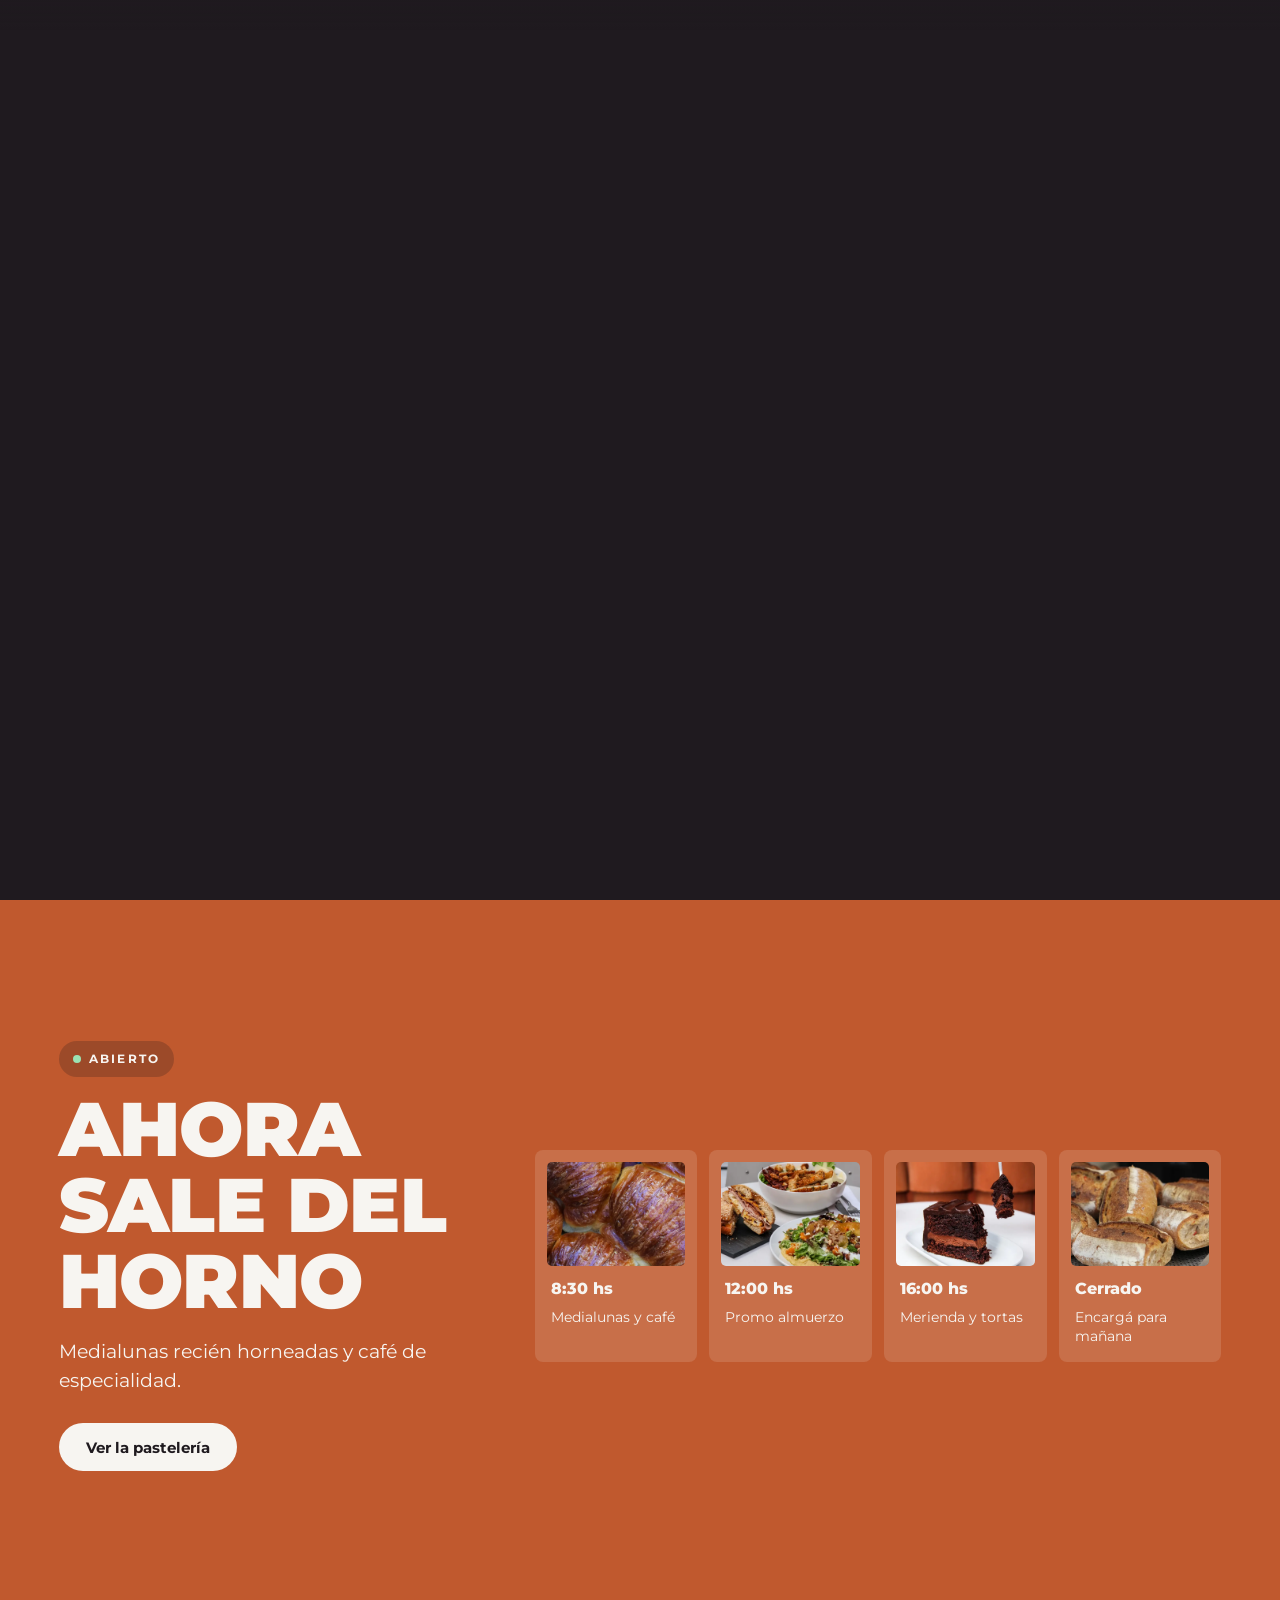
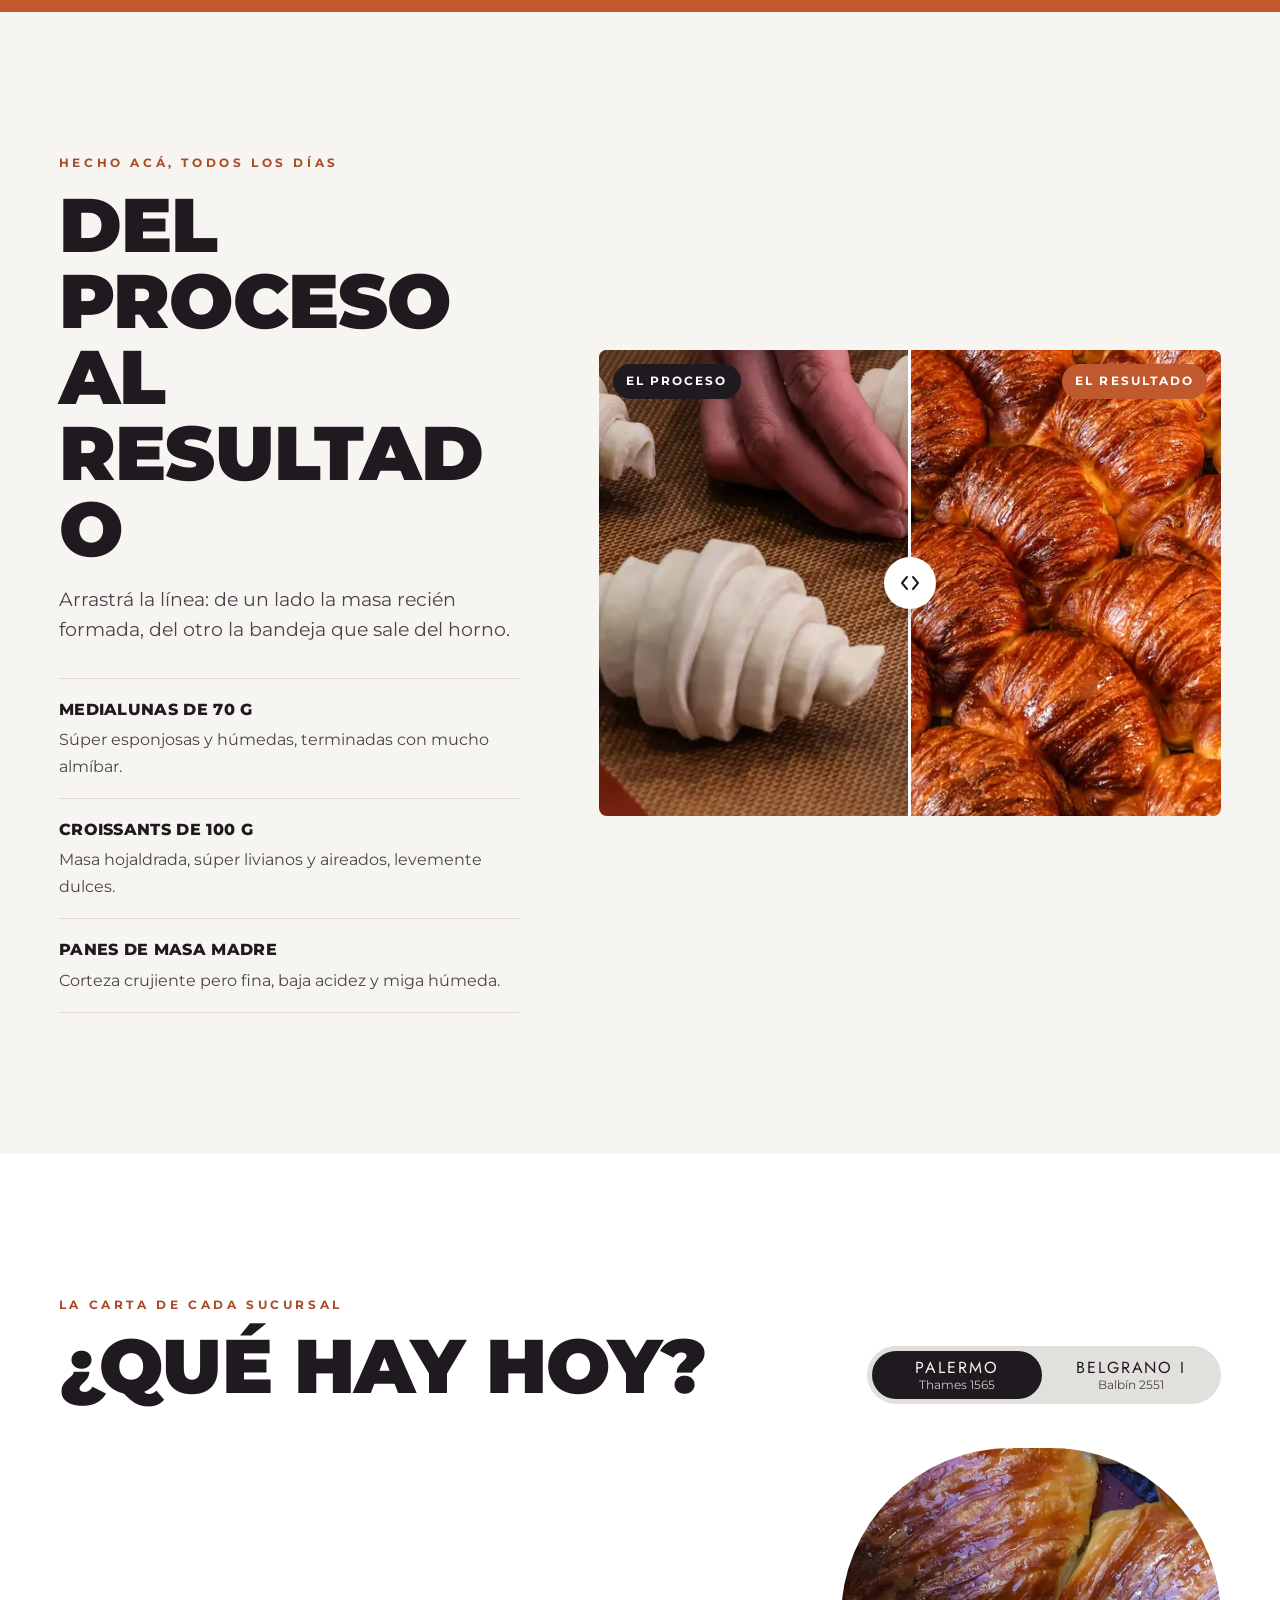
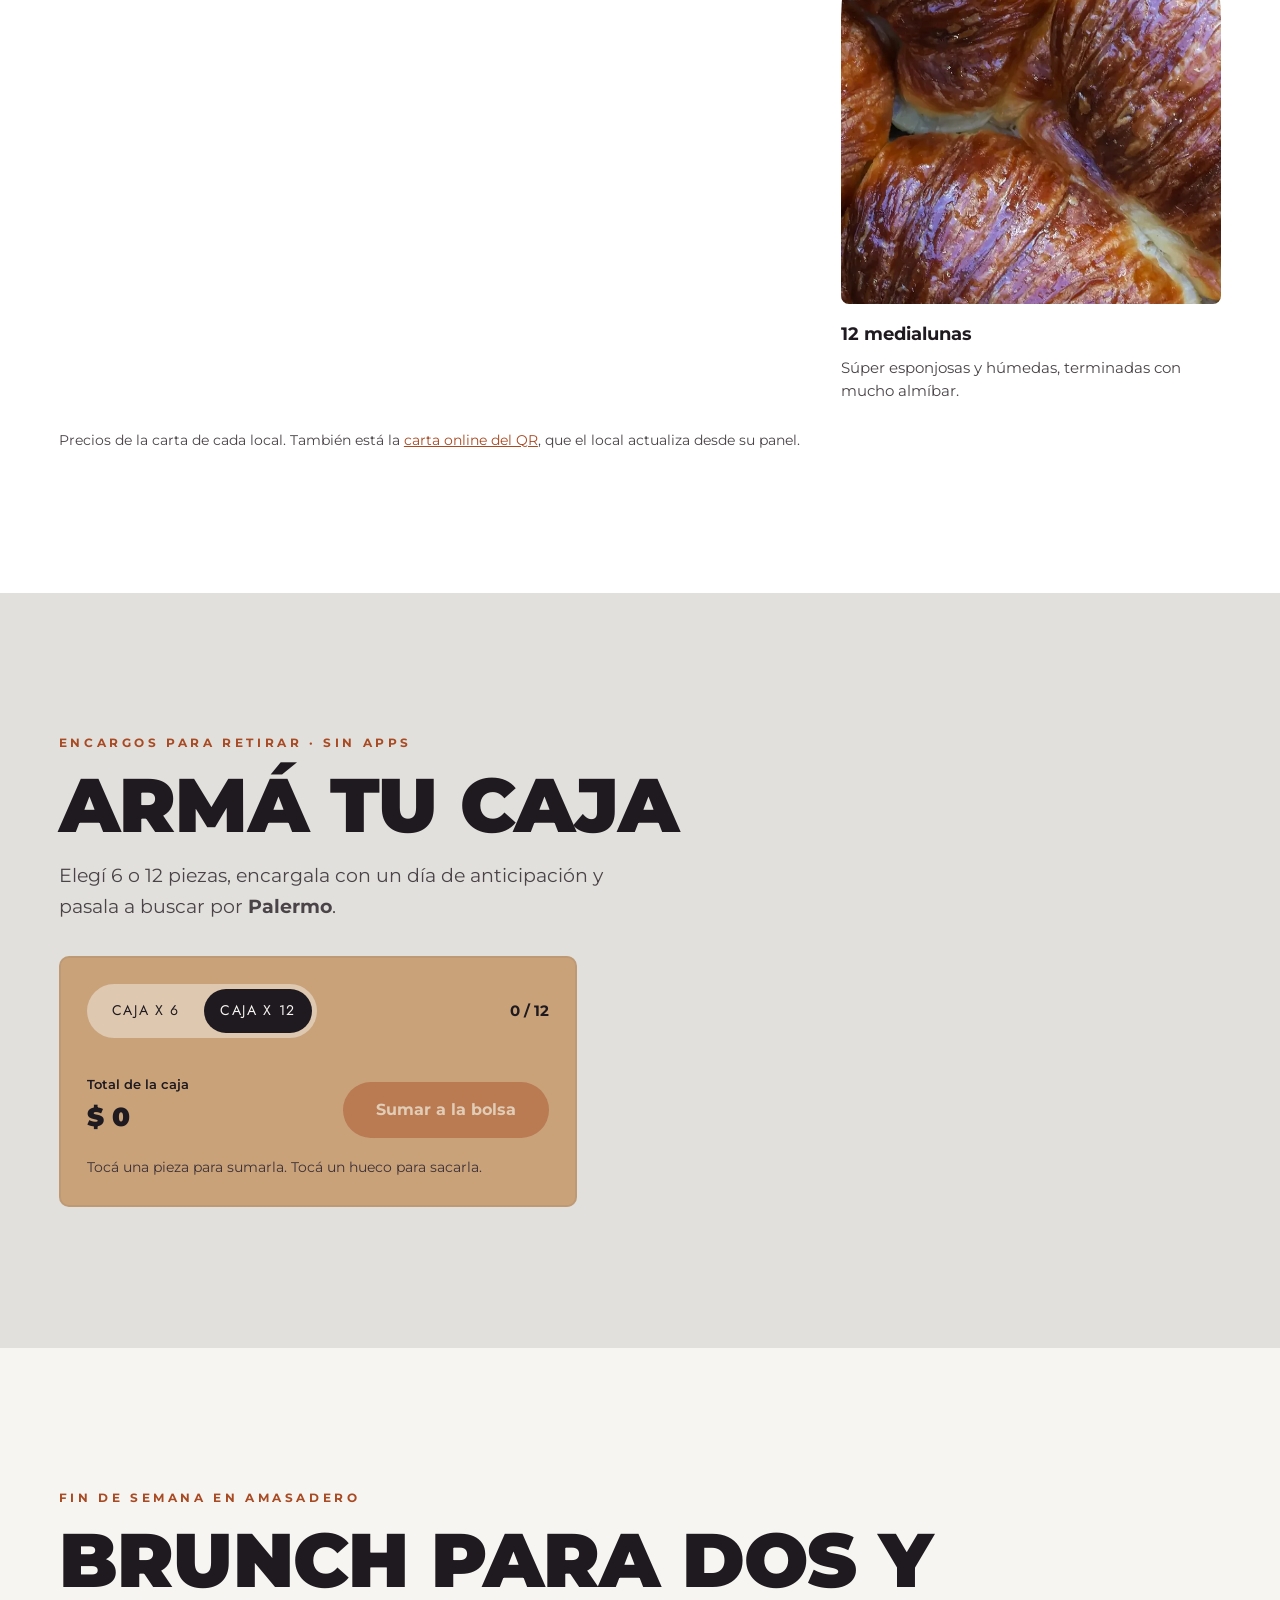
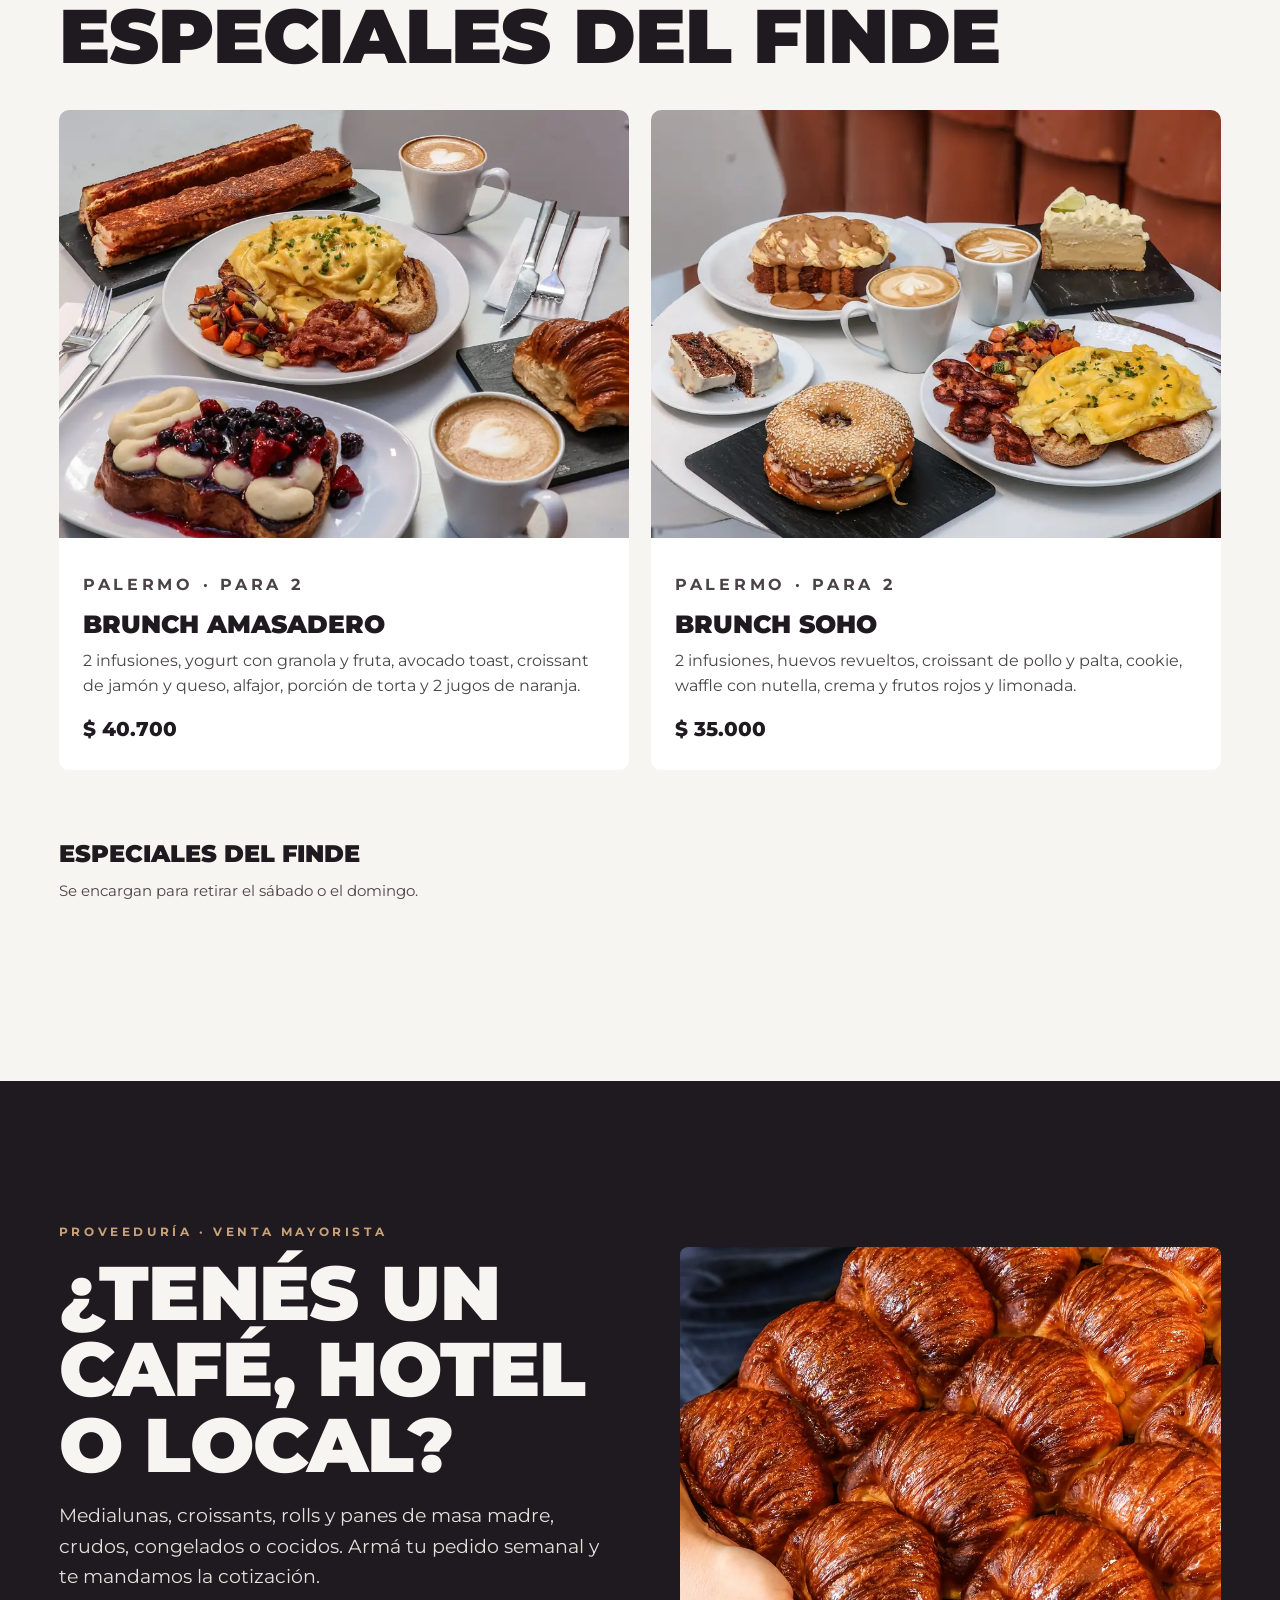
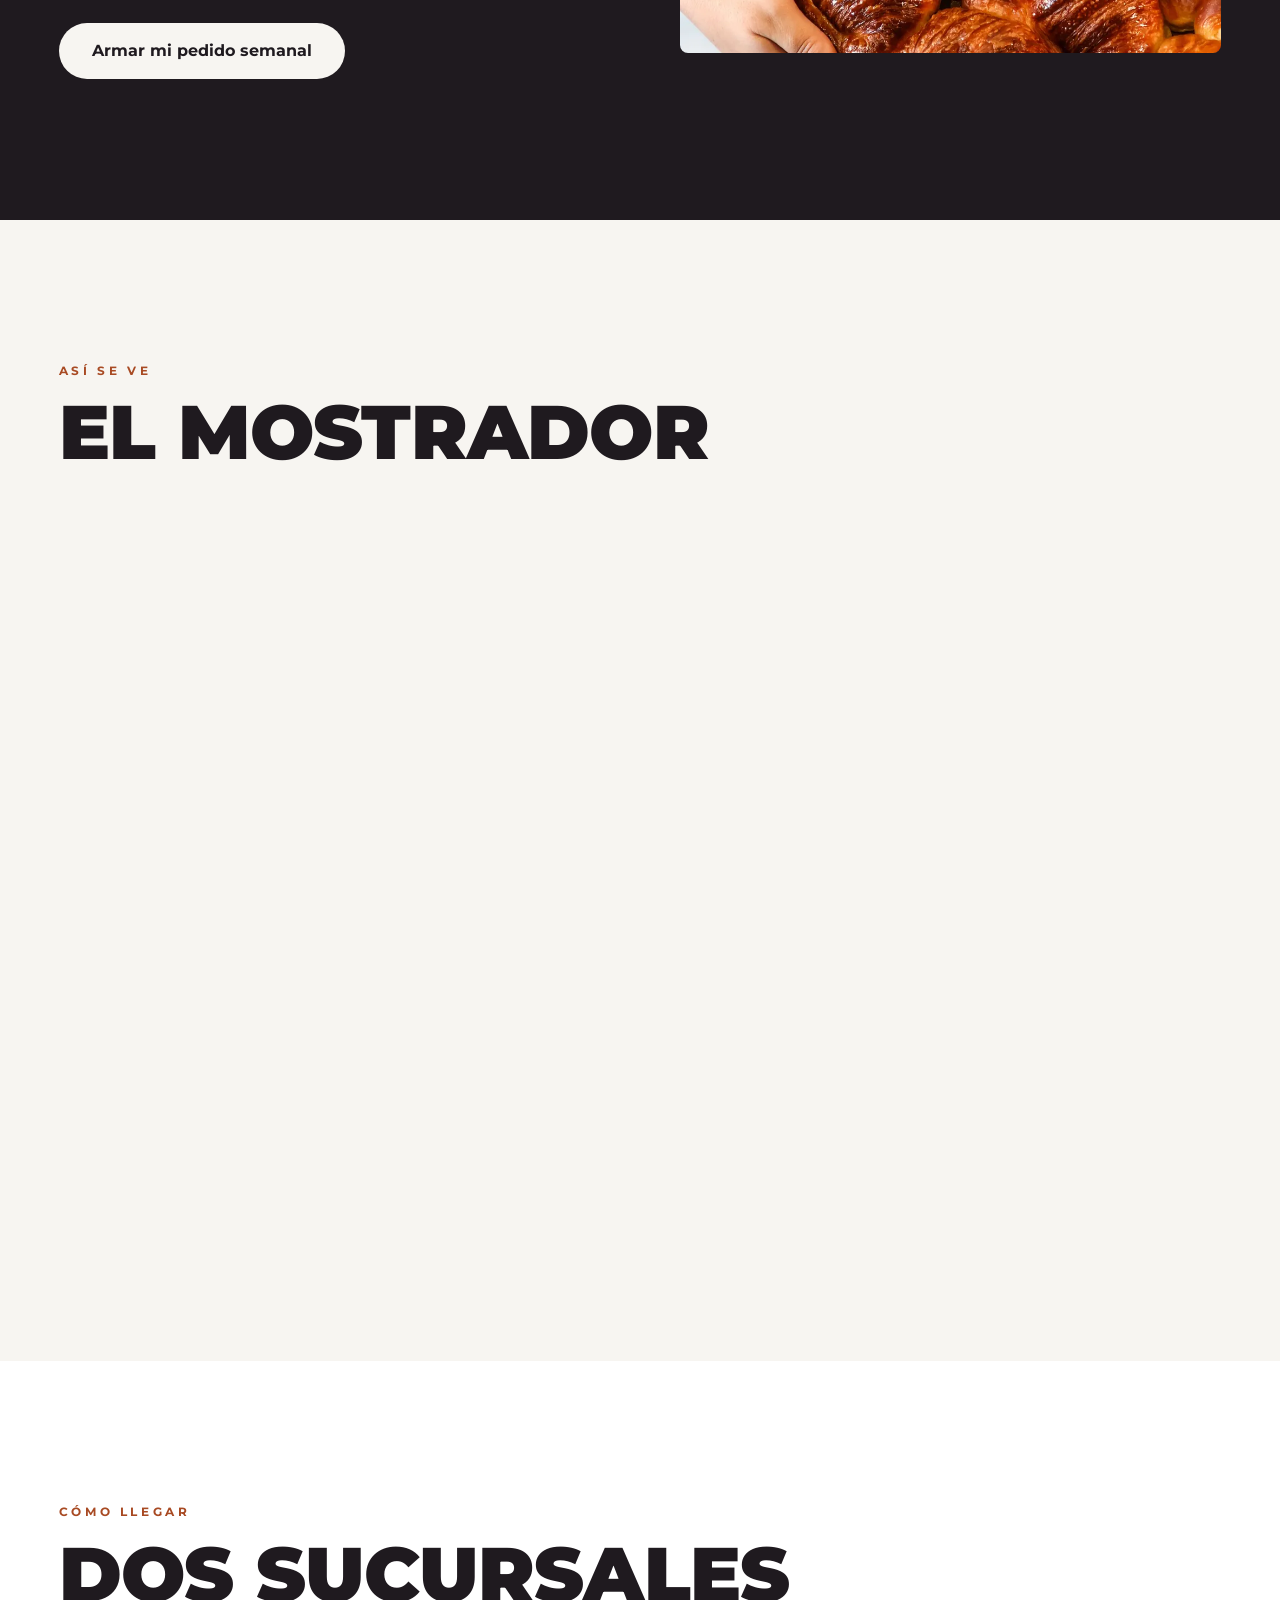
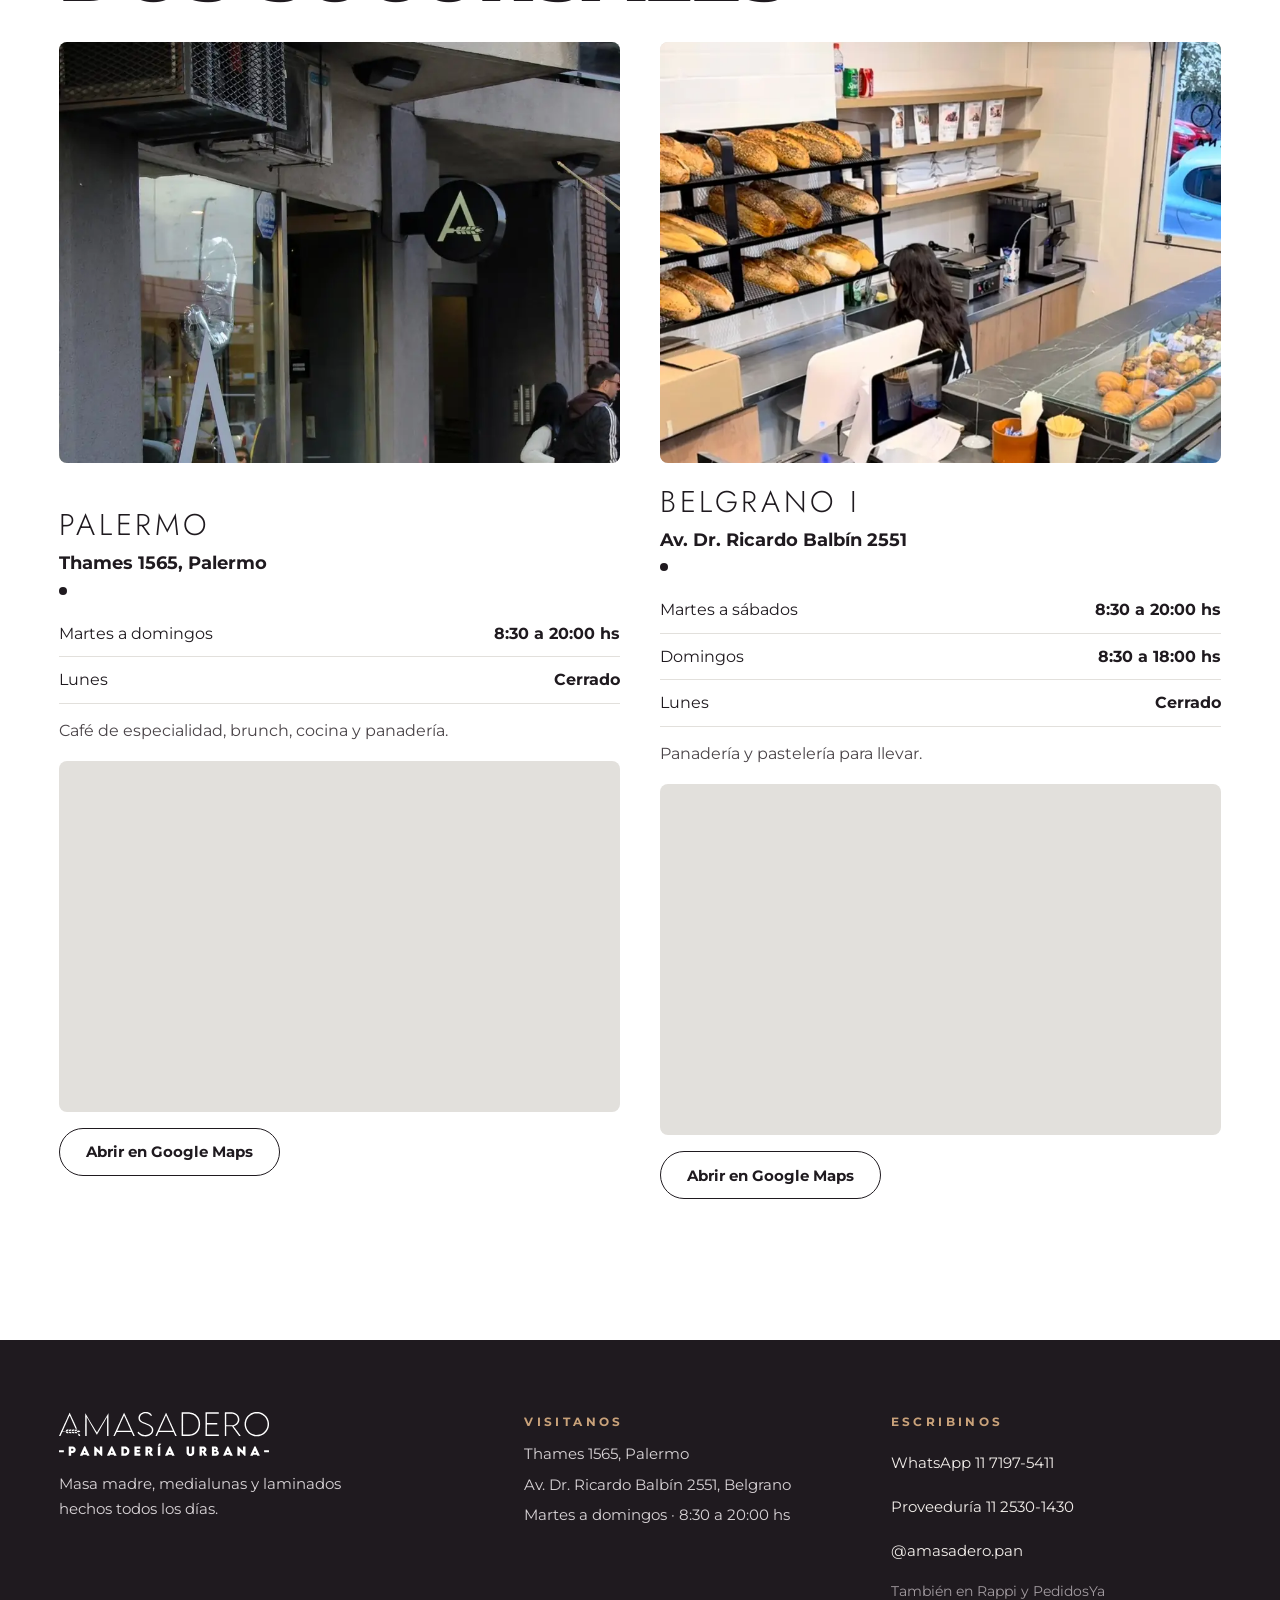
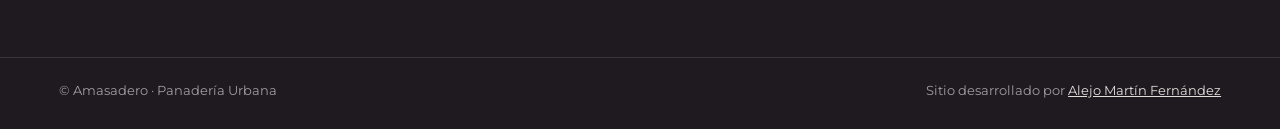
==== commit 92de28fe: "Estado de sucursal más corto en el celu Co-Authored-By: Claude Opus 5.5 <noreply@anthropic.com> Clau" ====
--- a/index.html
+++ b/index.html
@@ -31,7 +31,7 @@
 <link rel="preload" as="image" href="img/hero-m-900.webp" media="(max-width: 767px)">
 <link rel="preload" as="image" href="img/hero-d-1440.webp" media="(min-width: 768px)">
 <link rel="stylesheet" href="kit/kit.css?v=1">
-<link rel="stylesheet" href="css/style.css?v=1">
+<link rel="stylesheet" href="css/style.css?v=2">
 </head>
 <body>
 
@@ -368,6 +368,6 @@
   <figure><img src="" alt="" id="visor-img"><figcaption id="visor-txt"></figcaption></figure>
 </div>
 
-<script type="module" src="js/app.js?v=1"></script>
+<script type="module" src="js/app.js?v=2"></script>
 </body>
 </html>
--- a/css/style.css
+++ b/css/style.css
@@ -147,7 +147,7 @@
 .suc-card { appearance: none; text-align: left; min-height: 72px; padding: 12px 14px; border-radius: 10px; border: 1px solid rgba(247,245,241,.55); background: rgba(31,26,31,.35); color: var(--blanco); cursor: pointer; display: flex; flex-direction: column; justify-content: center; gap: 3px; text-decoration: none; touch-action: manipulation; min-width: 0; transition: transform .25s var(--ease), background .25s; }
 .suc-card__n { font: 400 17px/1.1 var(--f-j); letter-spacing: .12em; text-transform: uppercase; }
 .suc-card__s { font-size: 12px; line-height: 1.35; color: #E9E5E1; }
-.suc-card__e { font-size: 12px; font-weight: 700; display: flex; align-items: center; gap: 6px; }
+.suc-card__e { font-size: 12px; white-space: nowrap; font-weight: 700; display: flex; align-items: center; gap: 6px; }
 .suc-card__e::before { content: ""; width: 7px; height: 7px; border-radius: 50%; background: currentColor; }
 .suc-card__e.abierto { color: #8BD9A6; } .suc-card__e.cerrado { color: #F2B39A; }
 .suc-card--clara { background: var(--harina); border-color: var(--harina); color: var(--carbon); }
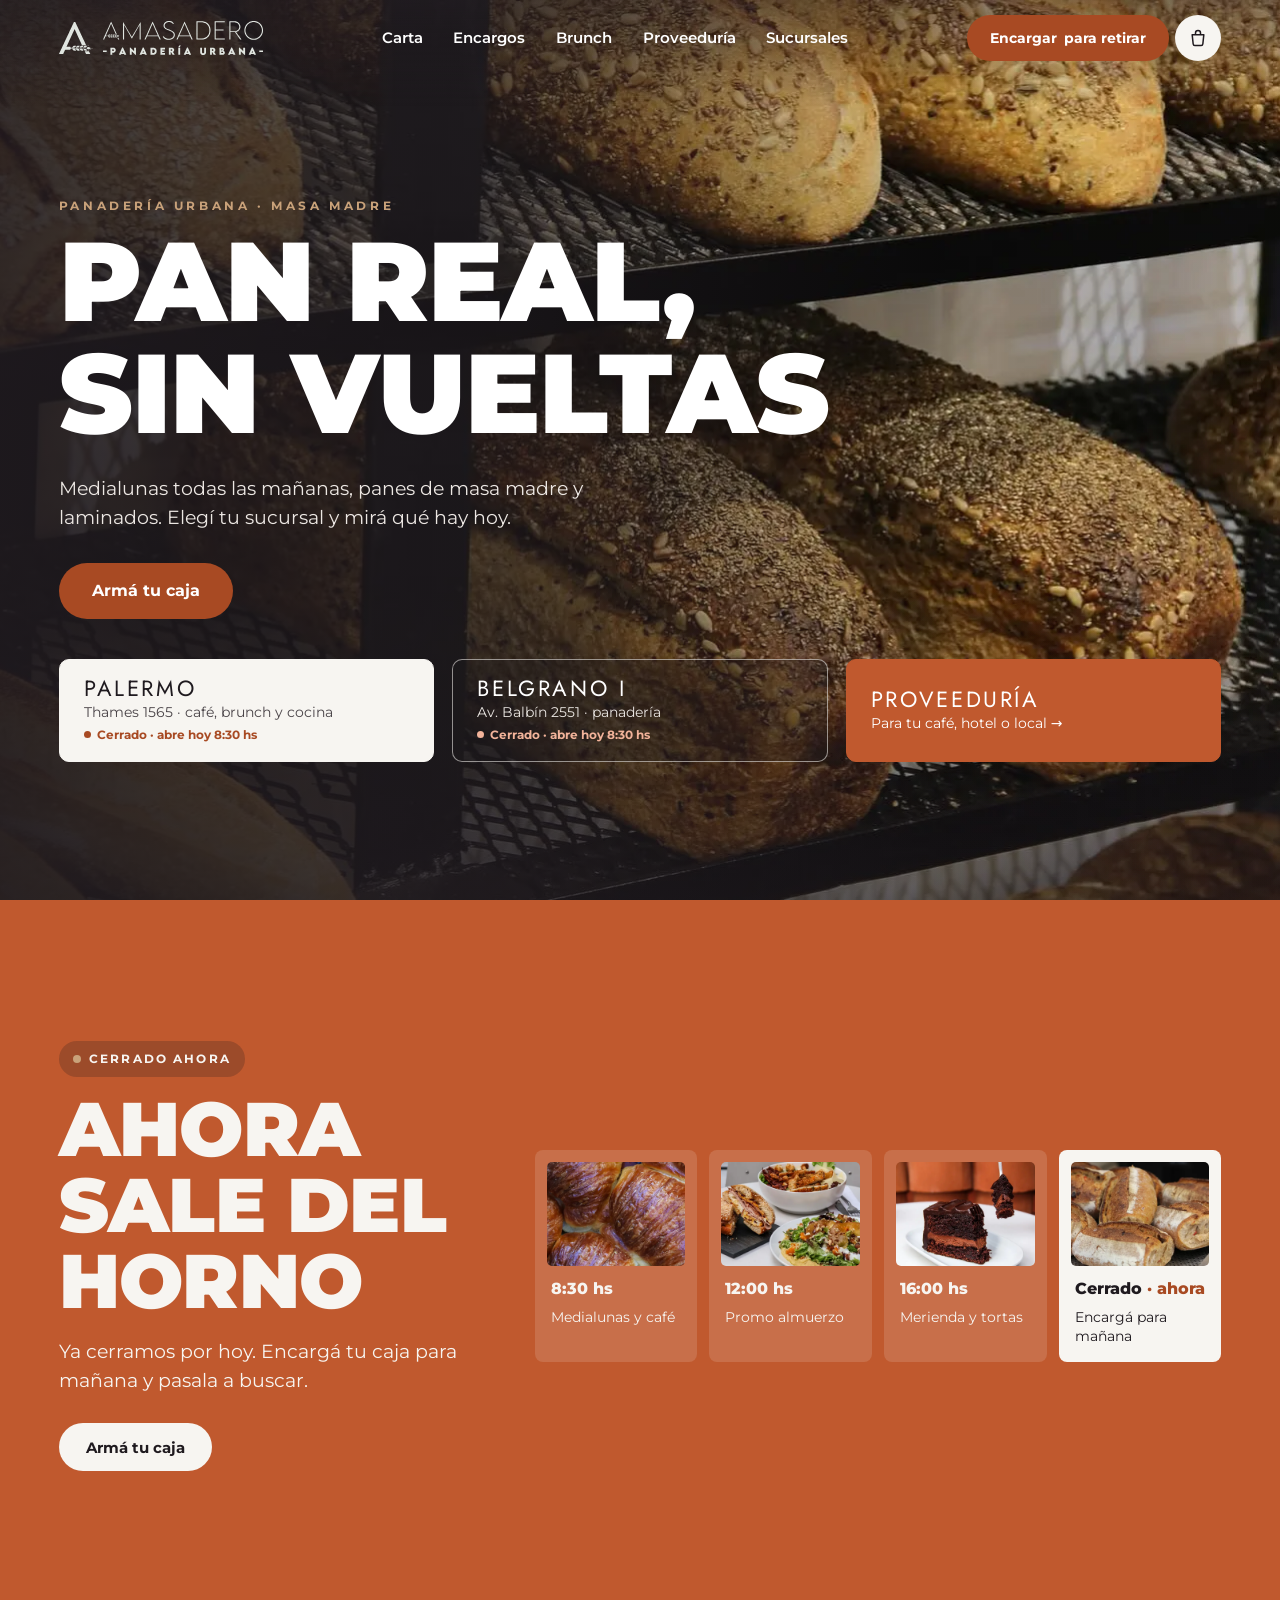
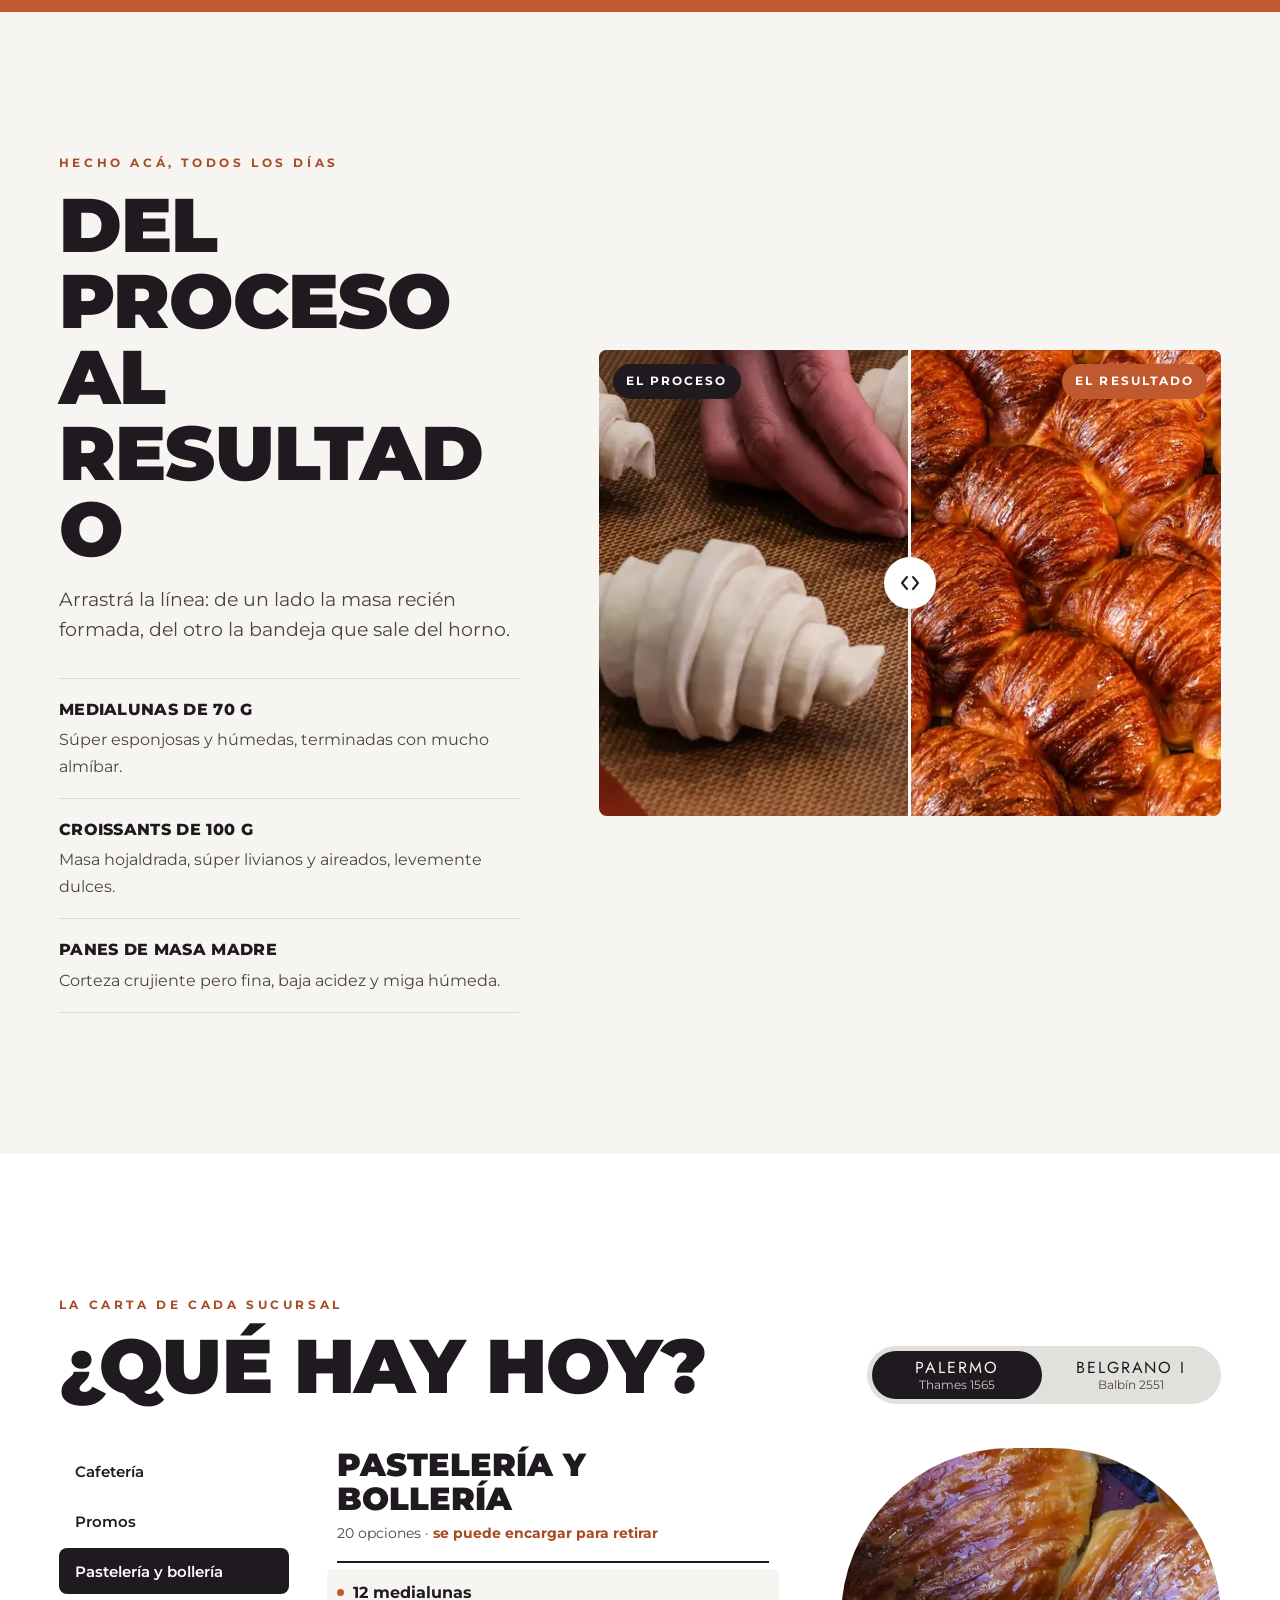
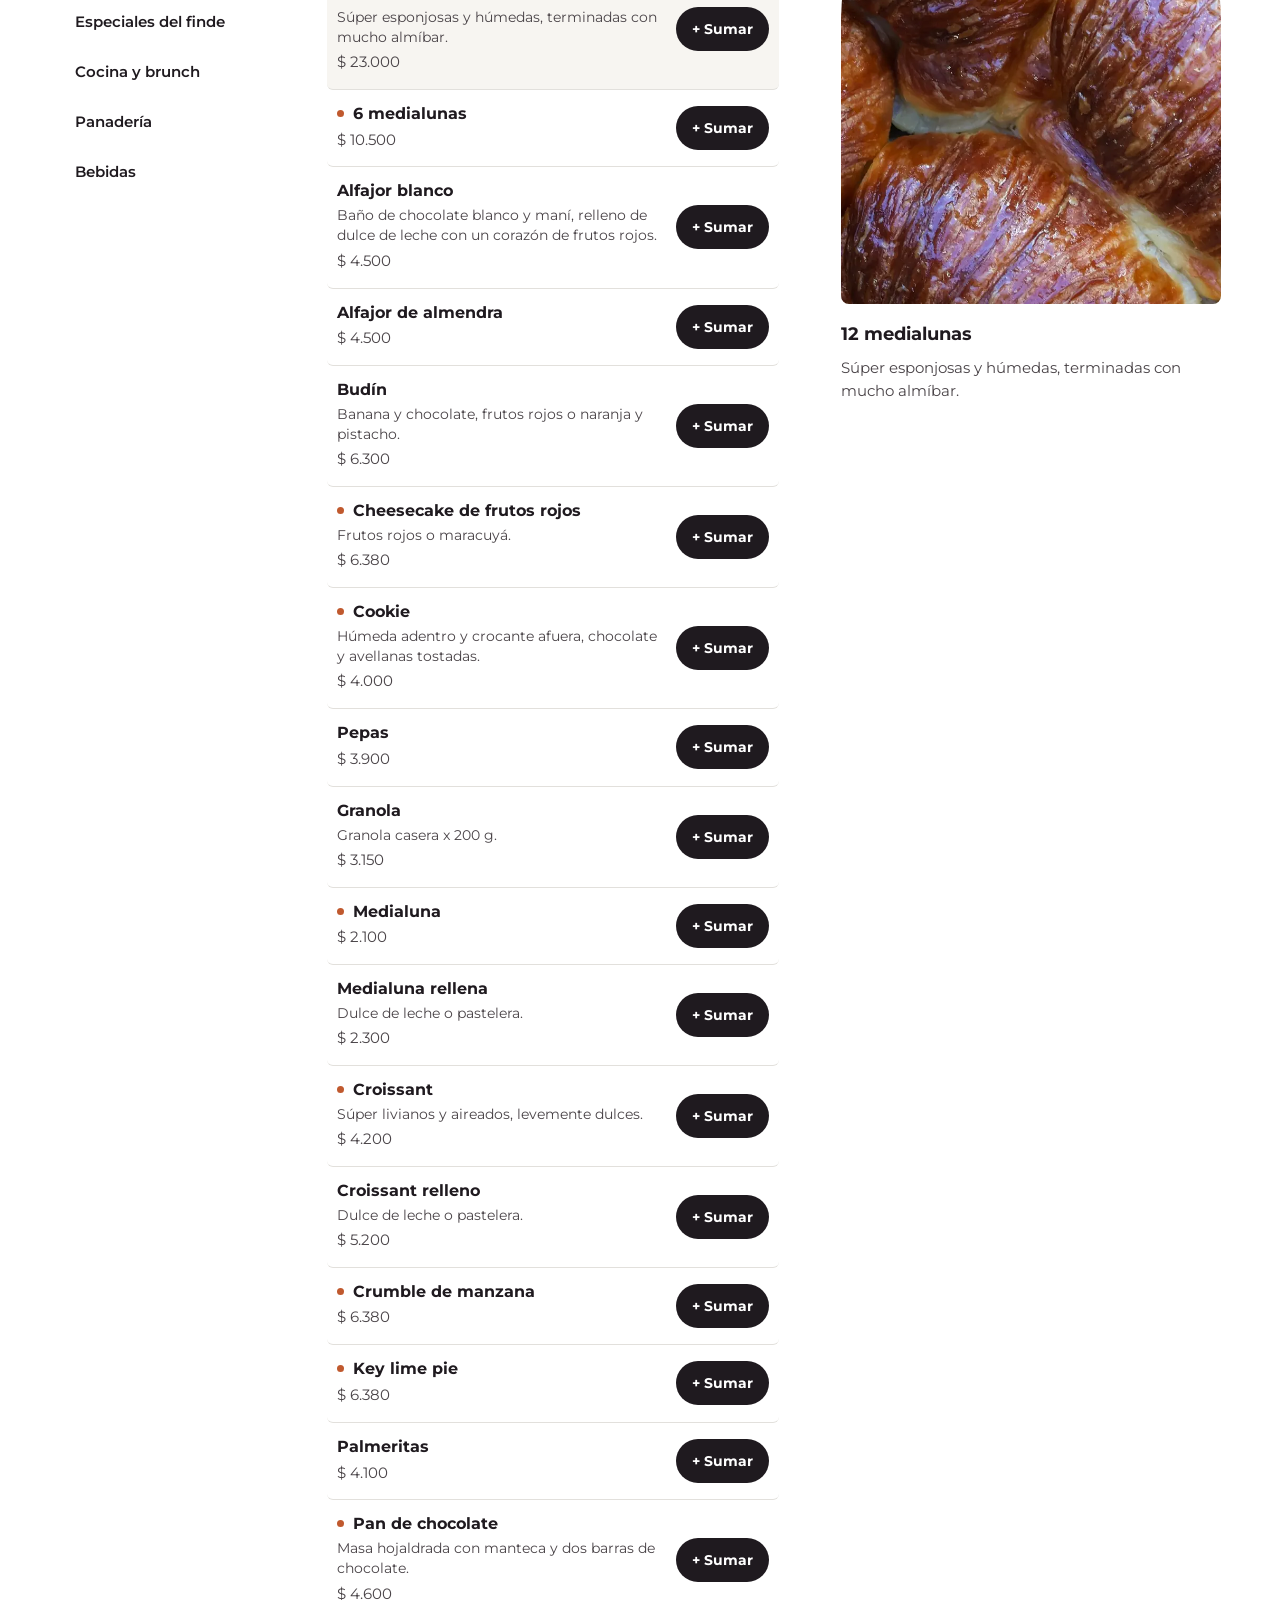
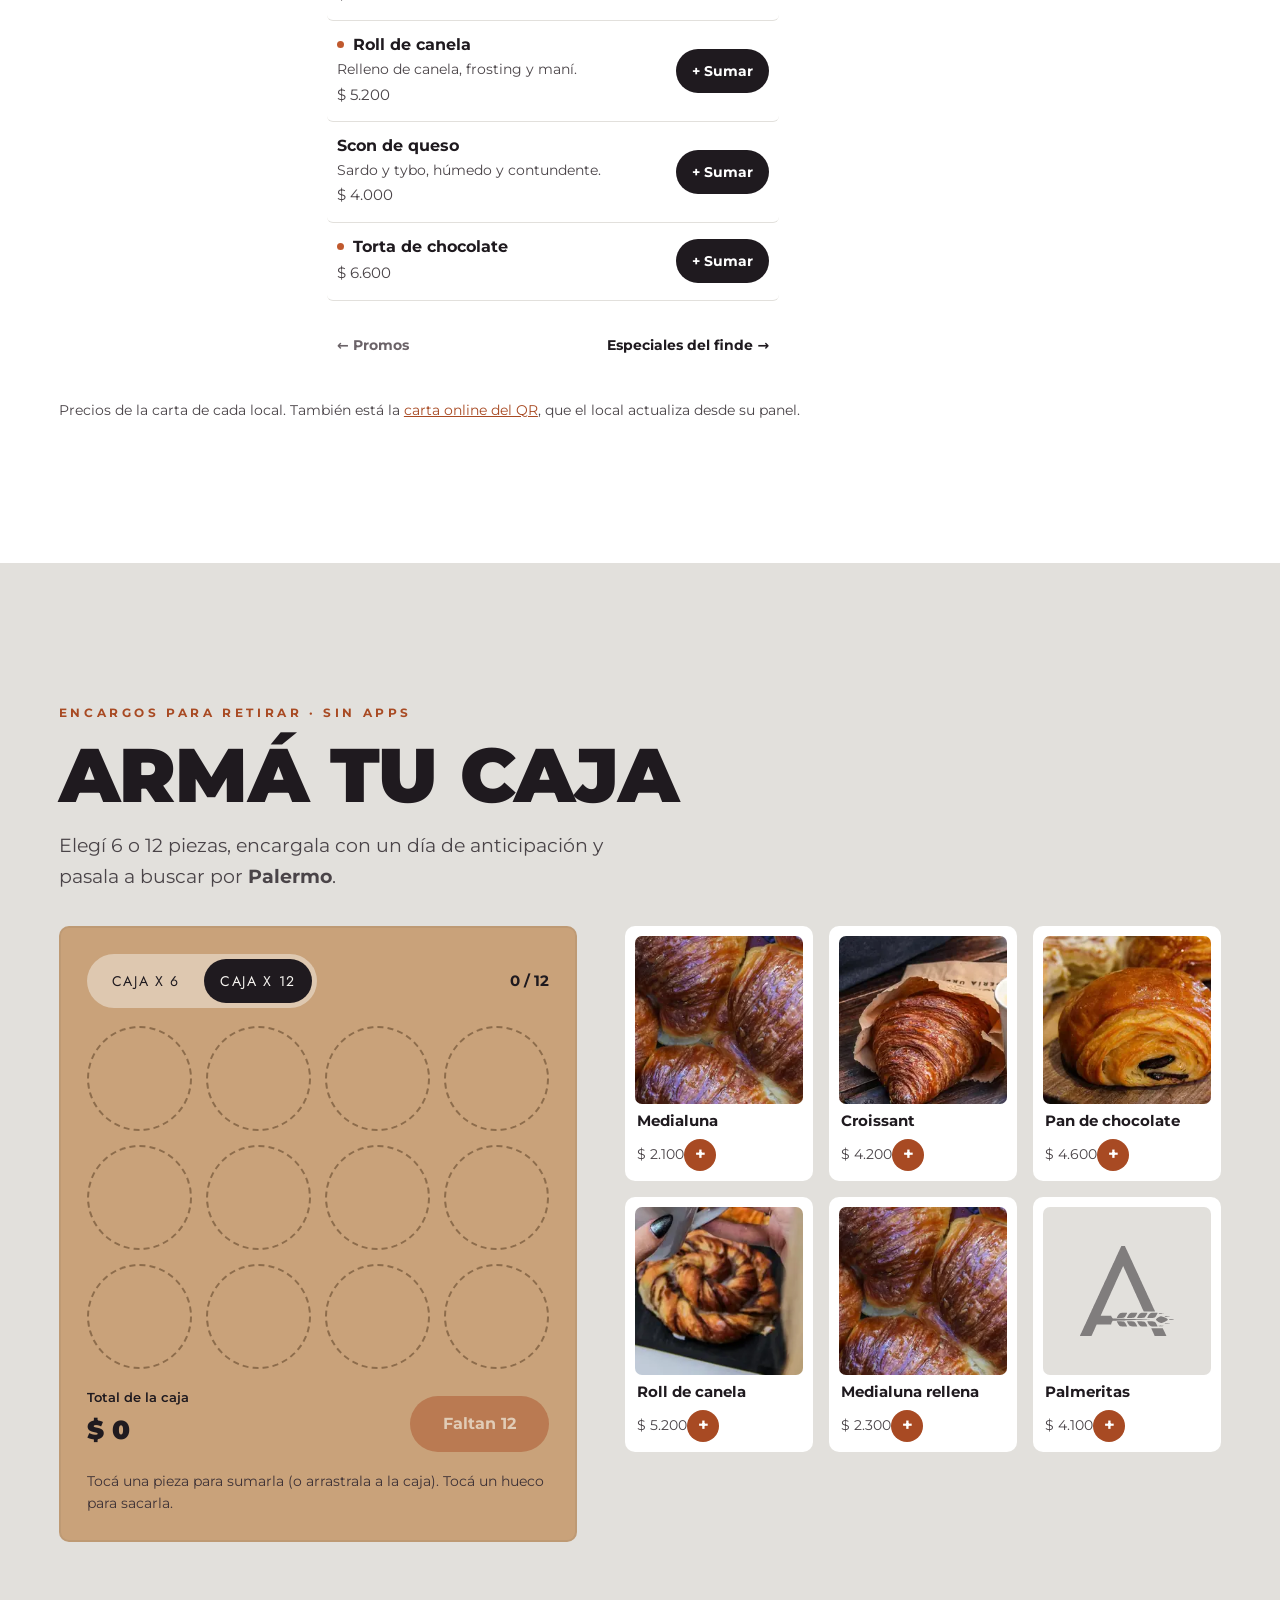
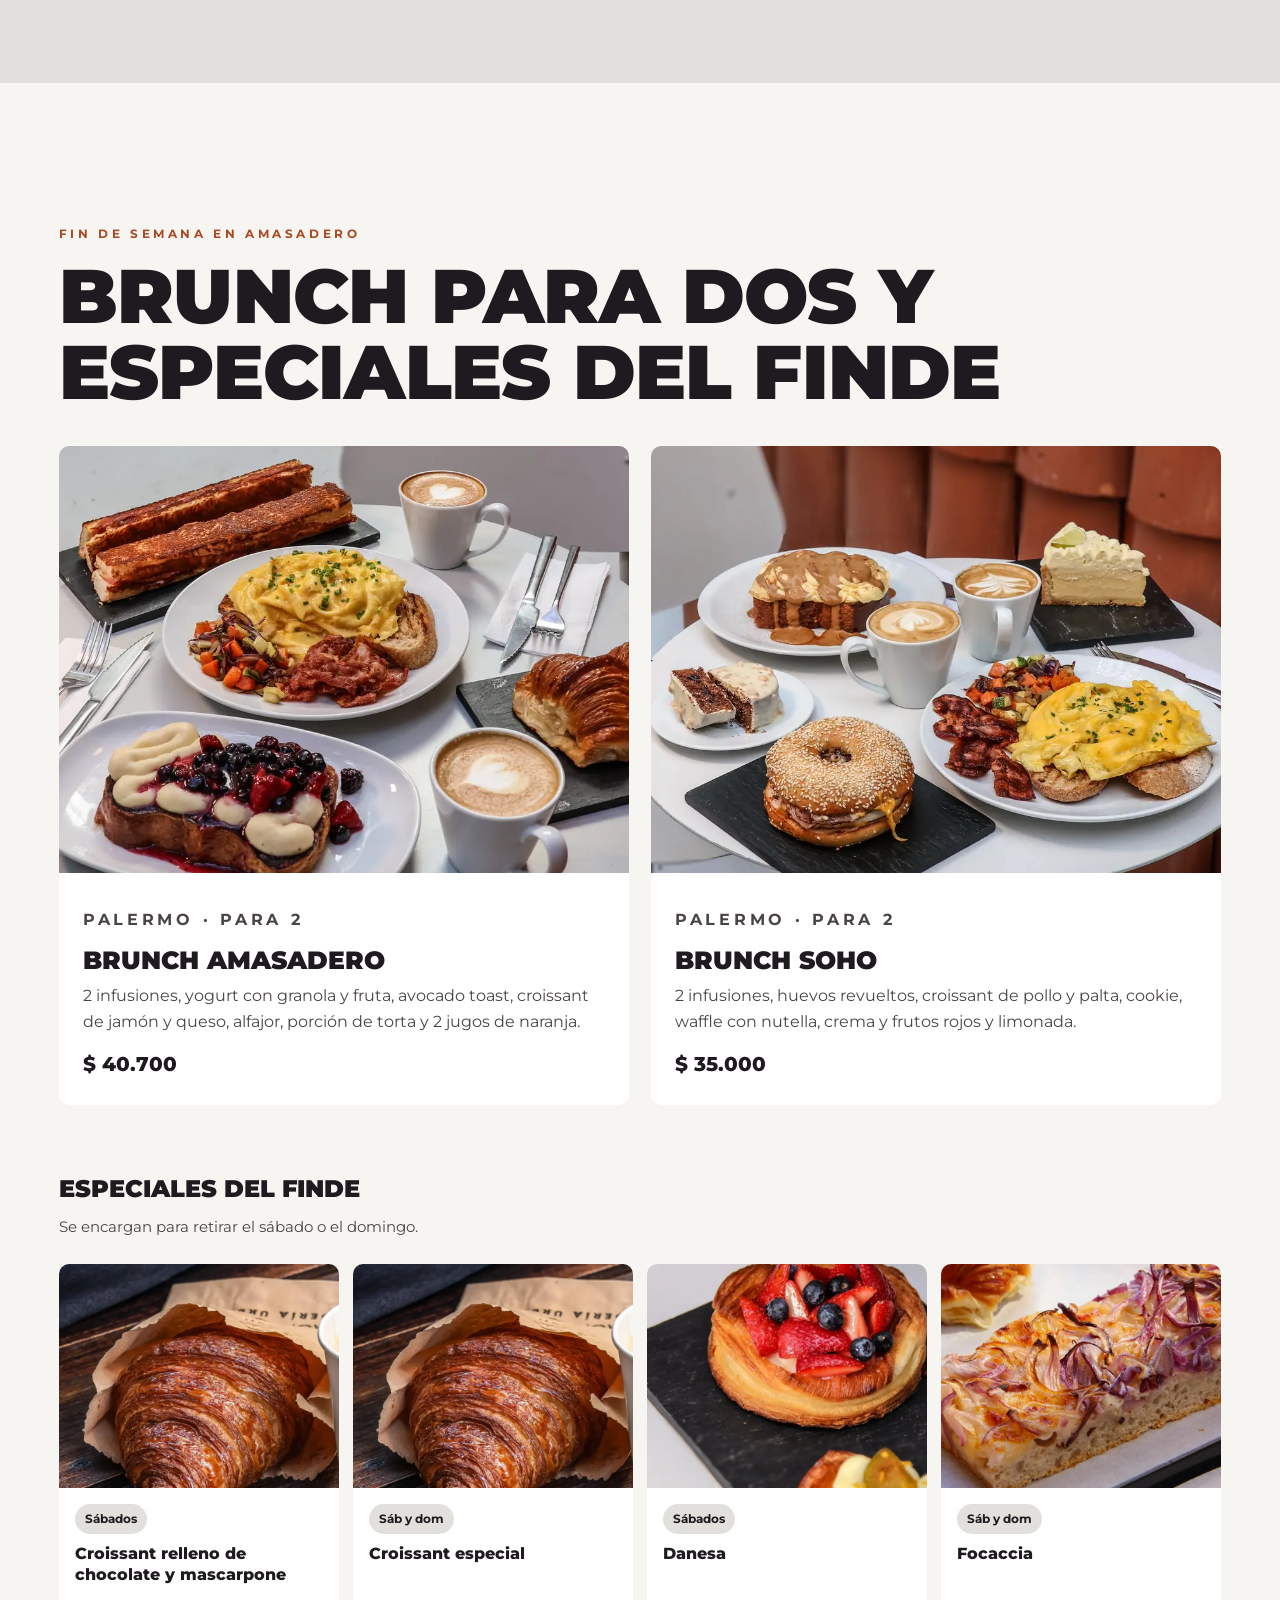
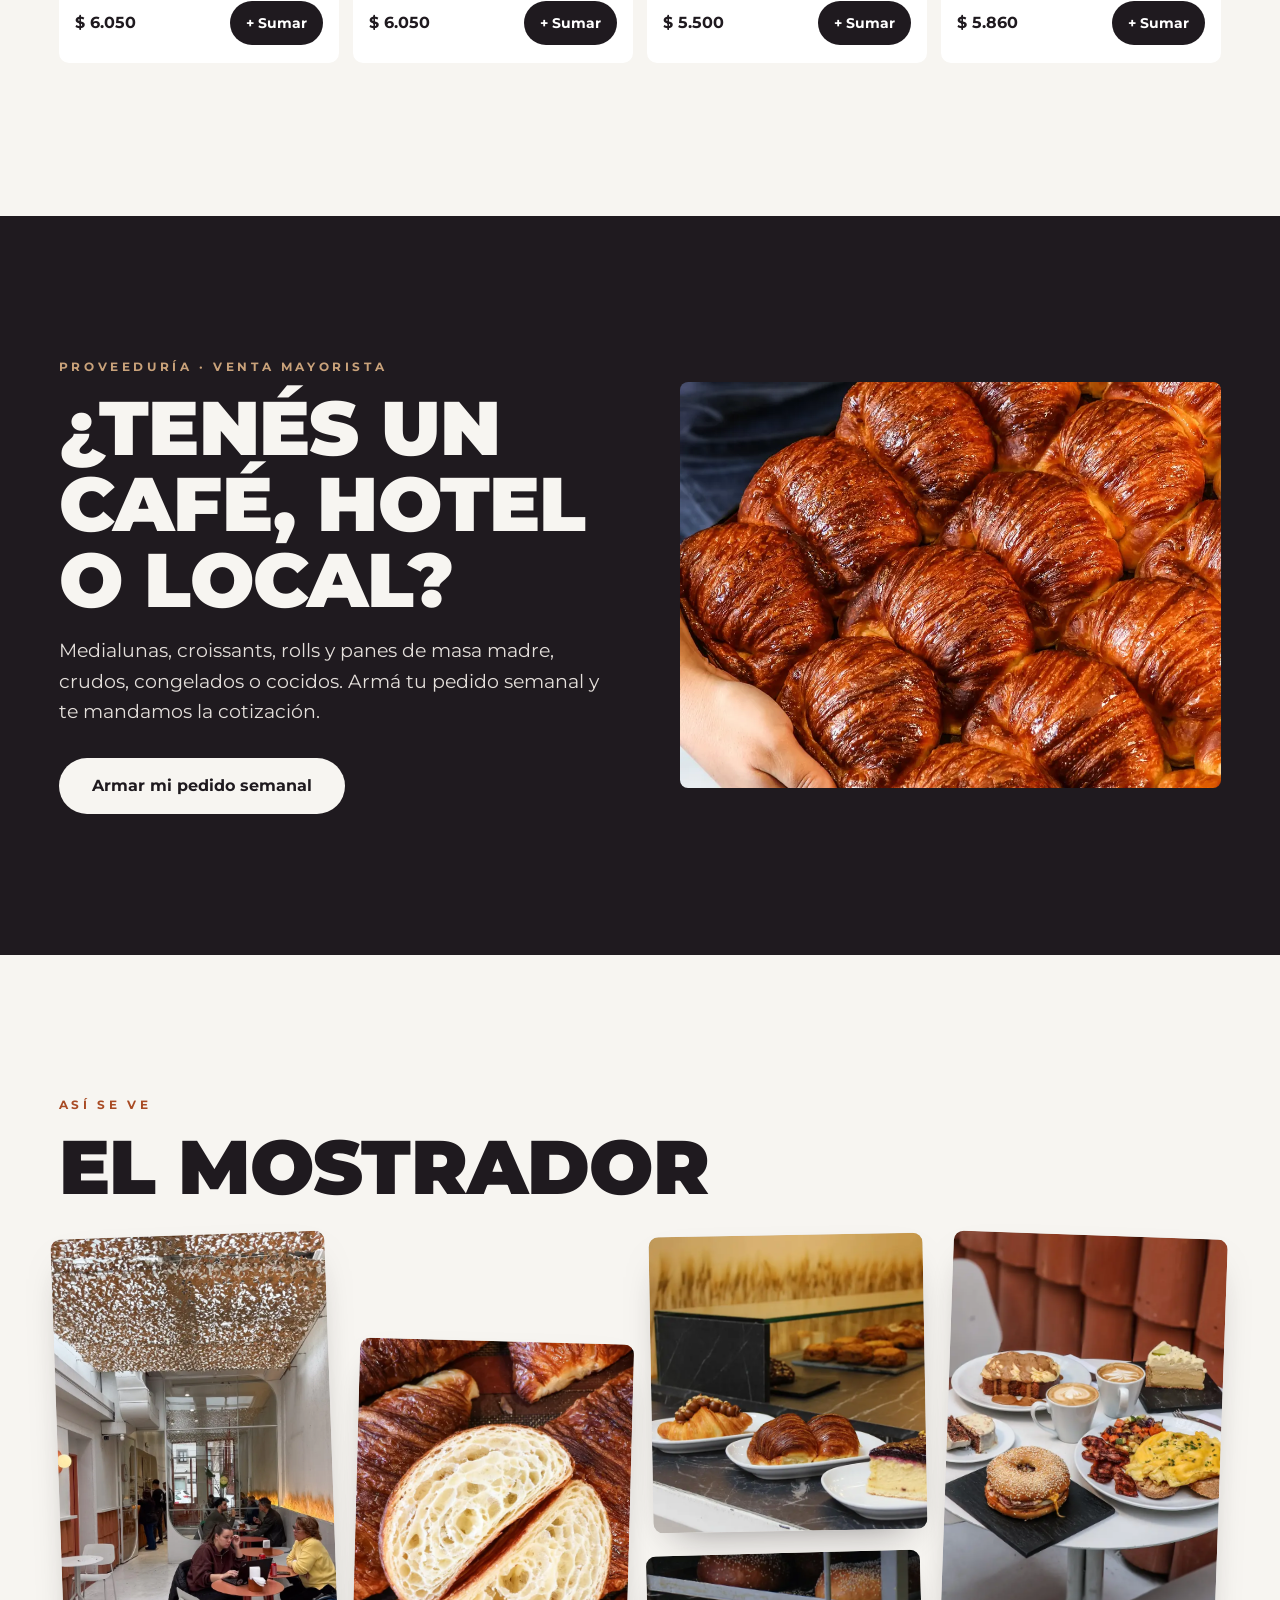
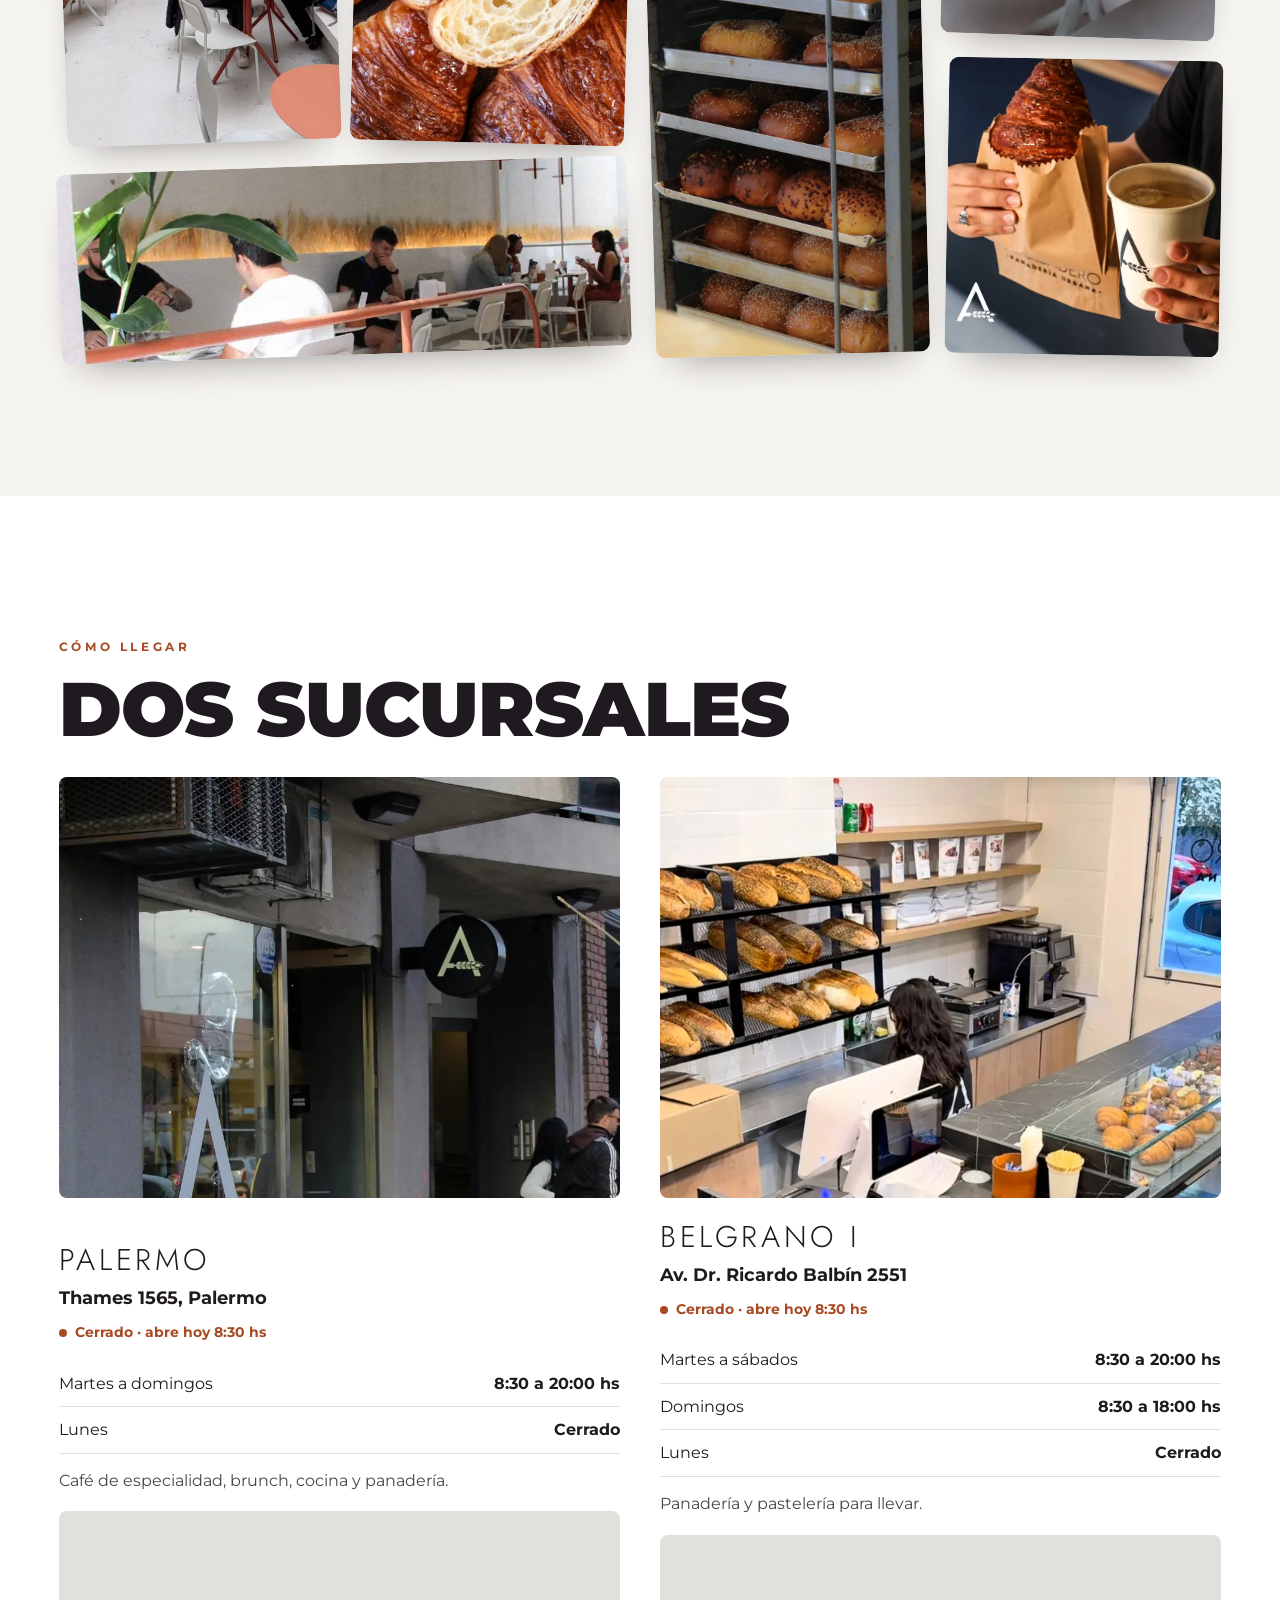
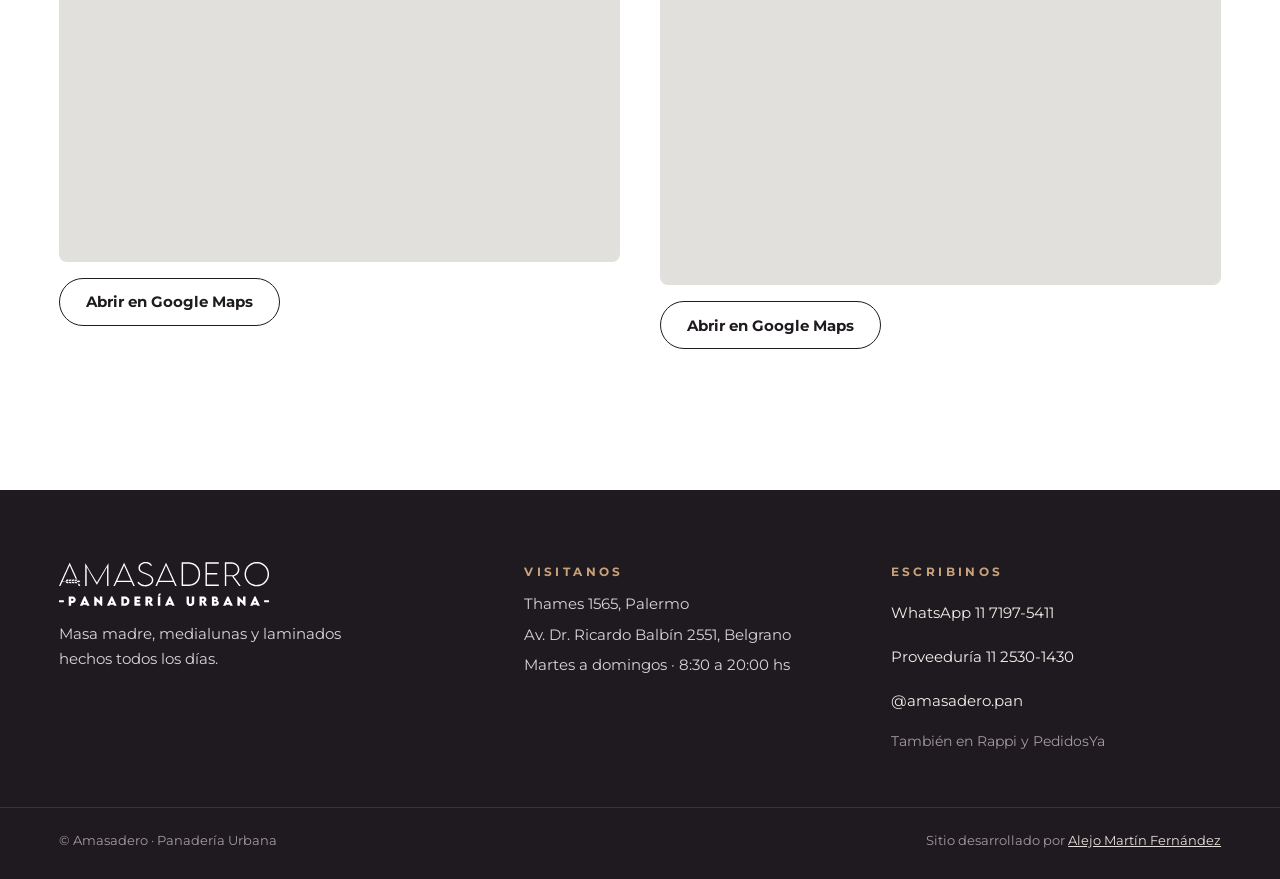
==== commit 044eb1a0: "Arreglo error de sintaxis que frenaba la intro y las entradas + seguro anti-trabas Co-Authored-By: C" ====
--- a/index.html
+++ b/index.html
@@ -24,6 +24,8 @@
     var d = document.documentElement;
     if (!matchMedia('(prefers-reduced-motion: reduce)').matches) d.classList.add('con-intro');
     d.classList.add('js');
+    // seguro: si el JS de la demo no arranca, a los 5,5 s se muestra todo igual
+    setTimeout(function () { if (!d.classList.contains('hero-ok')) { d.classList.remove('con-intro'); d.classList.add('hero-ok'); } }, 5500);
   })();
 </script>
 <link rel="preload" href="fonts/montserrat.woff2" as="font" type="font/woff2" crossorigin>
@@ -31,7 +33,7 @@
 <link rel="preload" as="image" href="img/hero-m-900.webp" media="(max-width: 767px)">
 <link rel="preload" as="image" href="img/hero-d-1440.webp" media="(min-width: 768px)">
 <link rel="stylesheet" href="kit/kit.css?v=1">
-<link rel="stylesheet" href="css/style.css?v=2">
+<link rel="stylesheet" href="css/style.css?v=3">
 </head>
 <body>
 
@@ -368,6 +370,6 @@
   <figure><img src="" alt="" id="visor-img"><figcaption id="visor-txt"></figcaption></figure>
 </div>
 
-<script type="module" src="js/app.js?v=2"></script>
+<script type="module" src="js/app.js?v=3"></script>
 </body>
 </html>
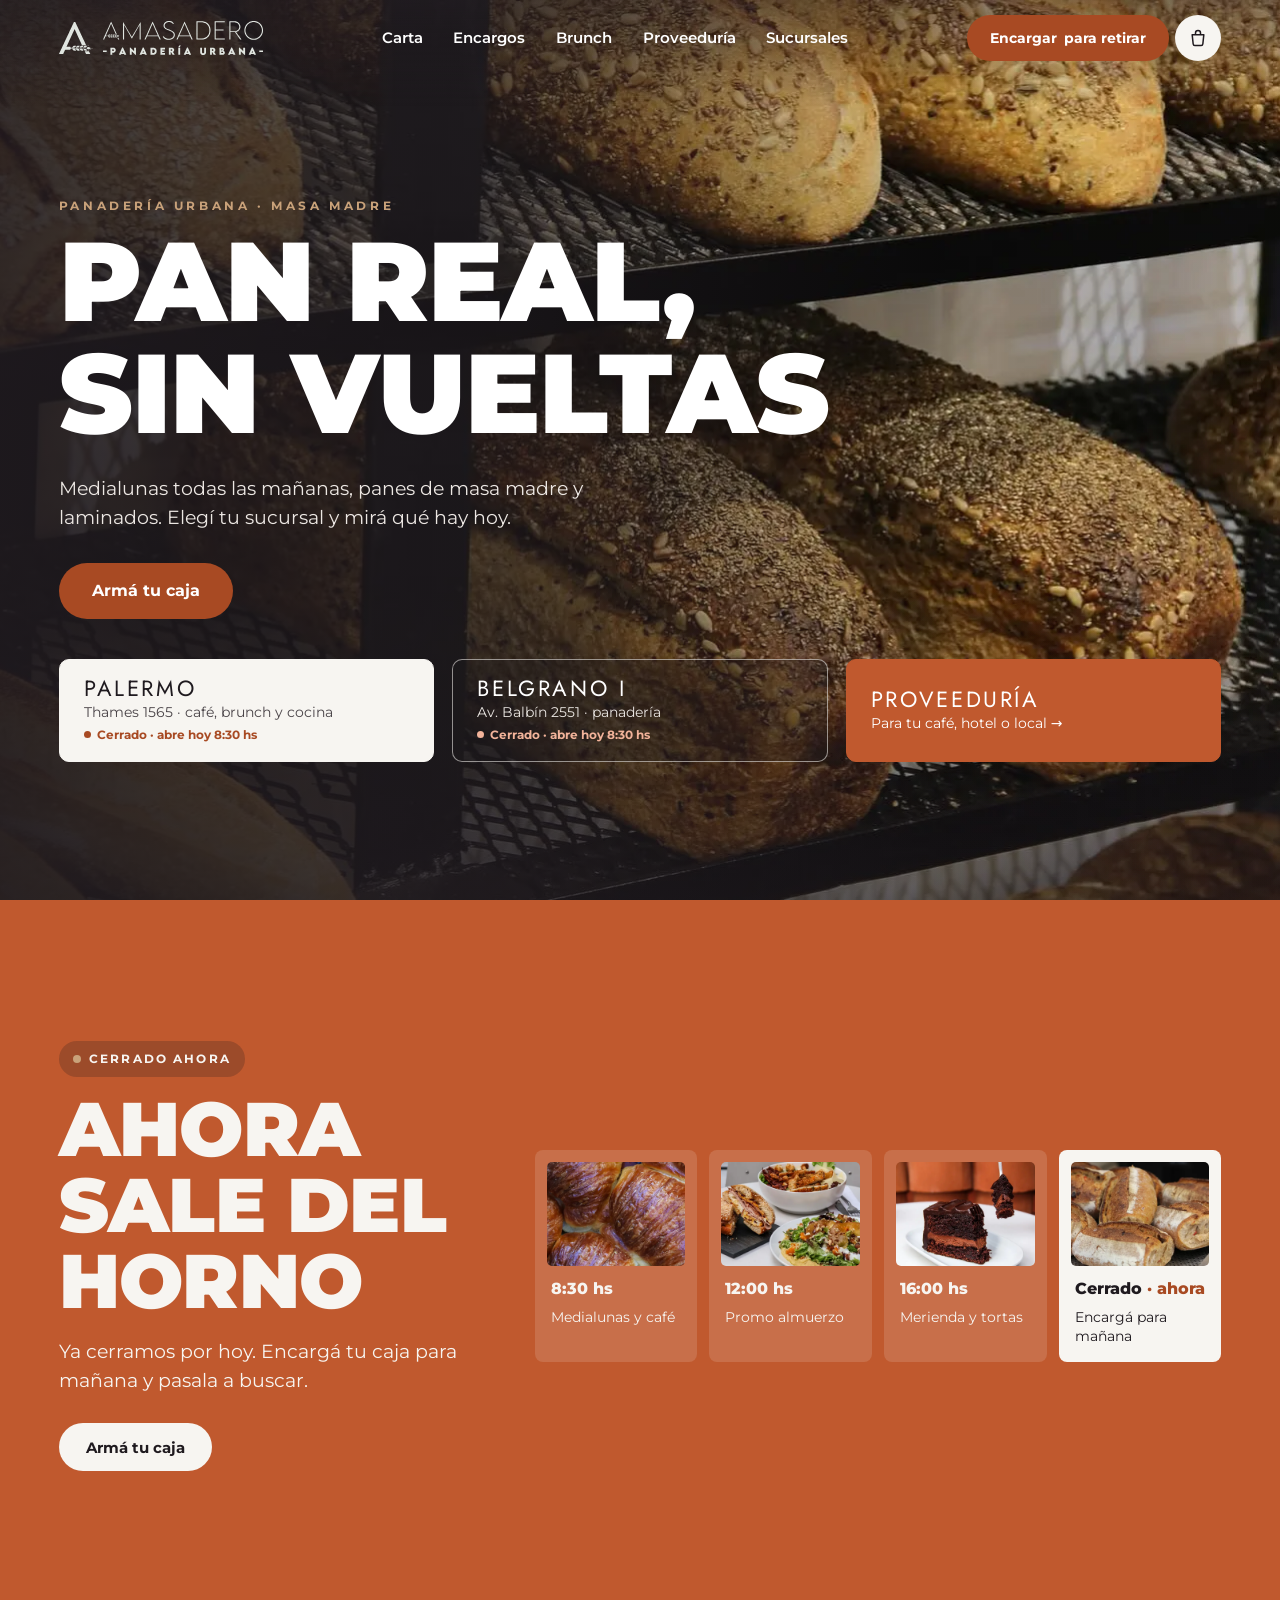
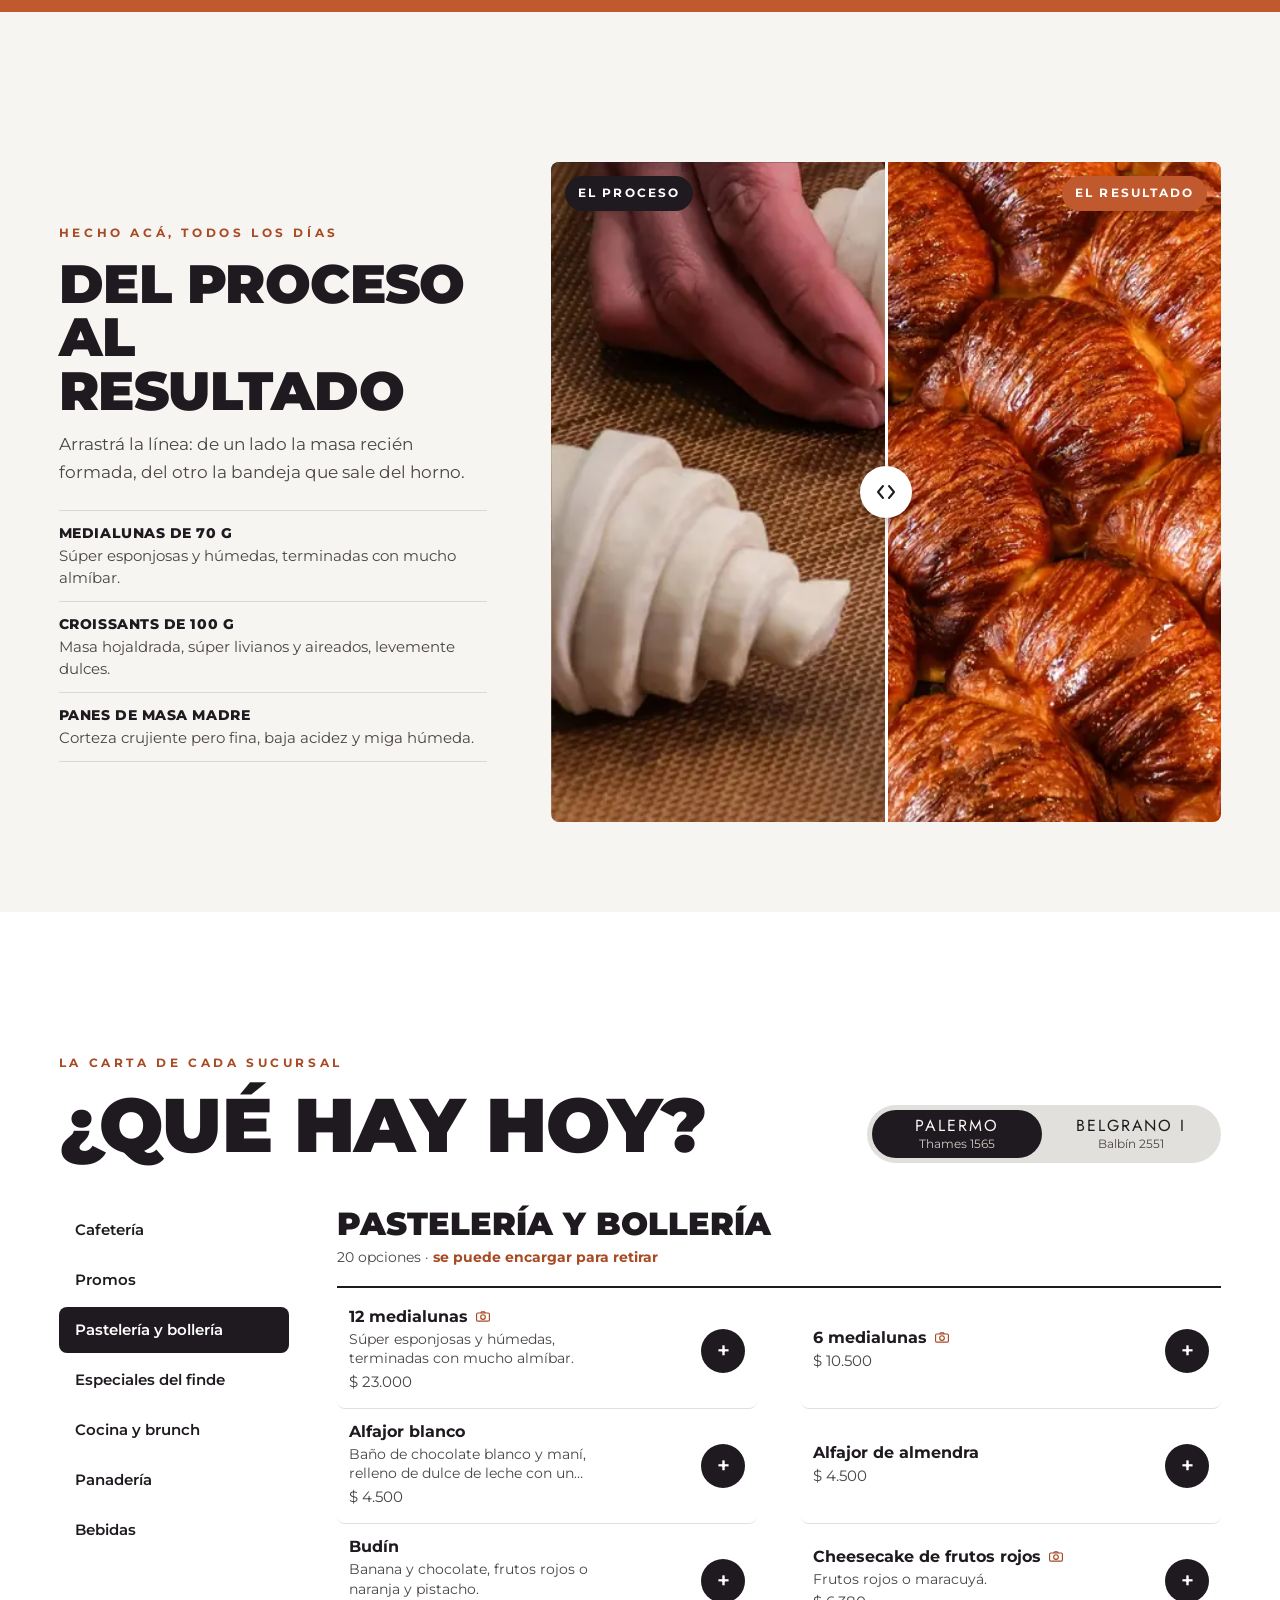
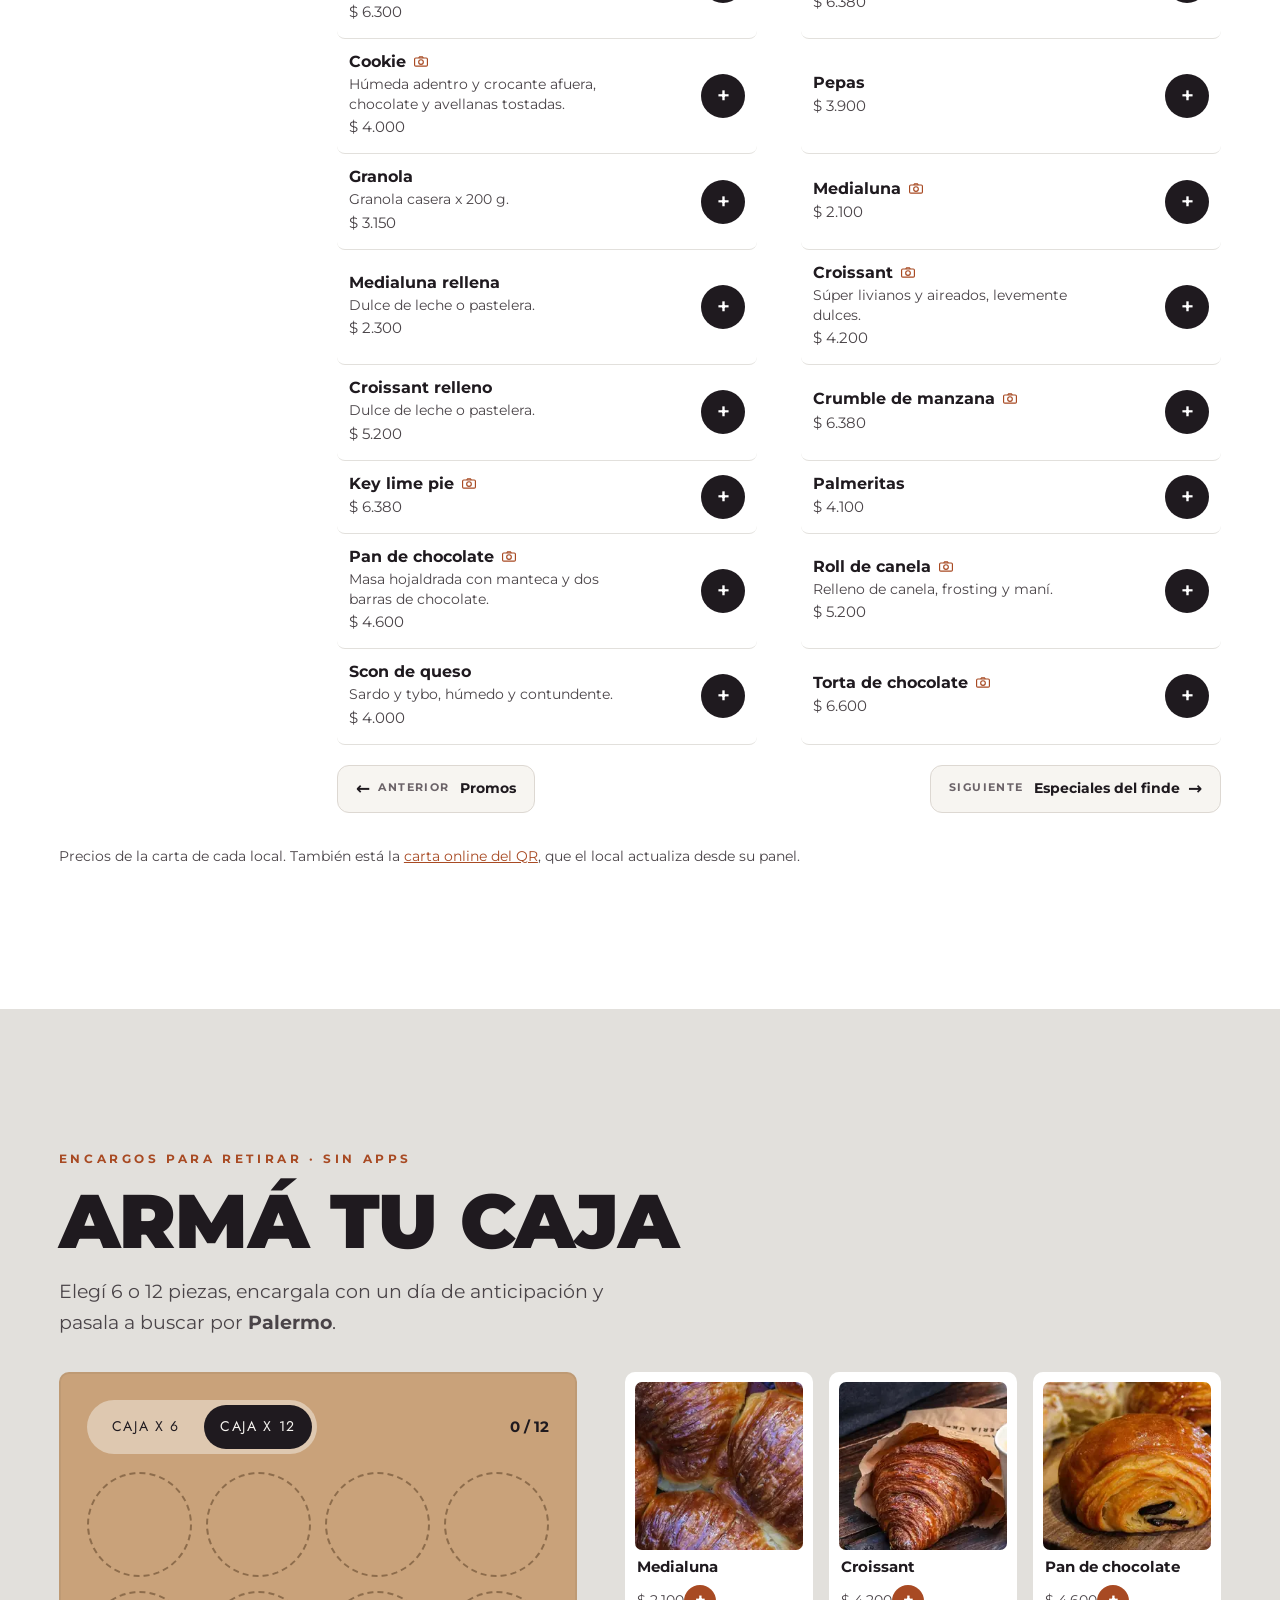
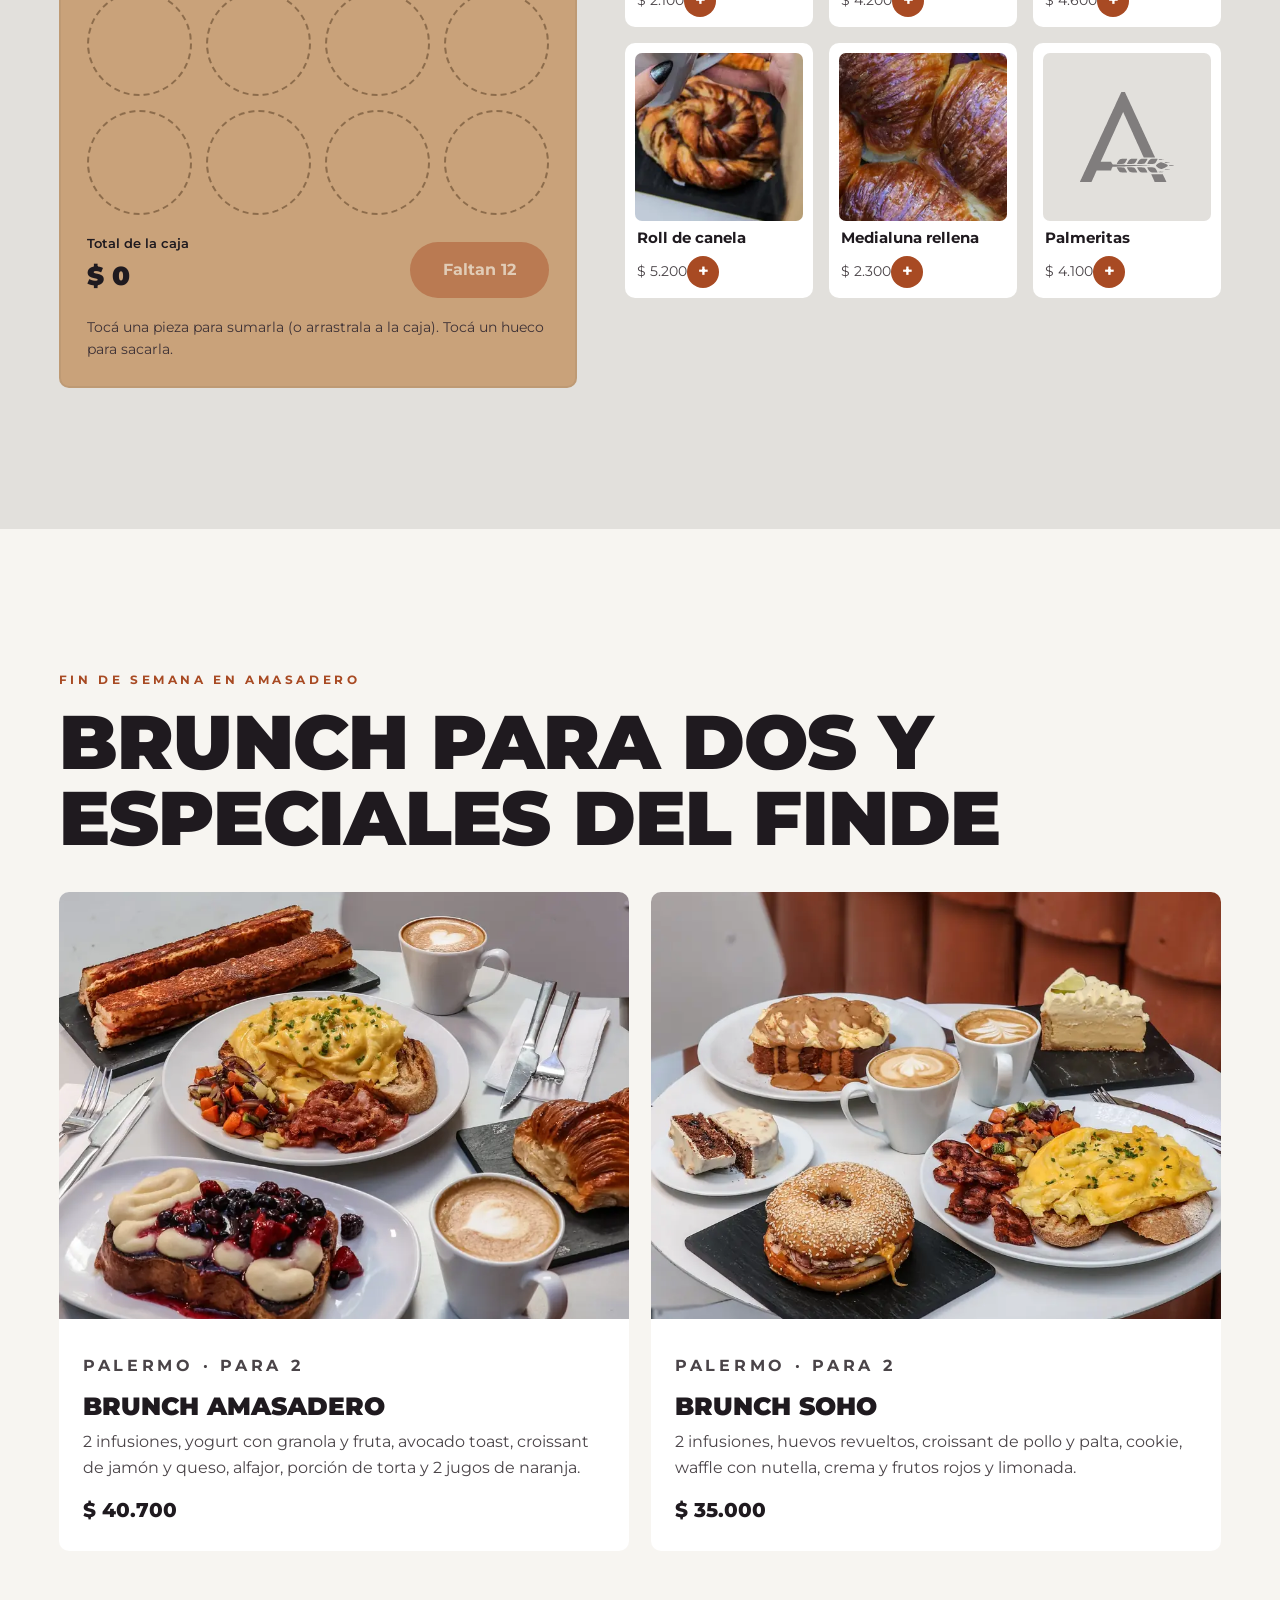
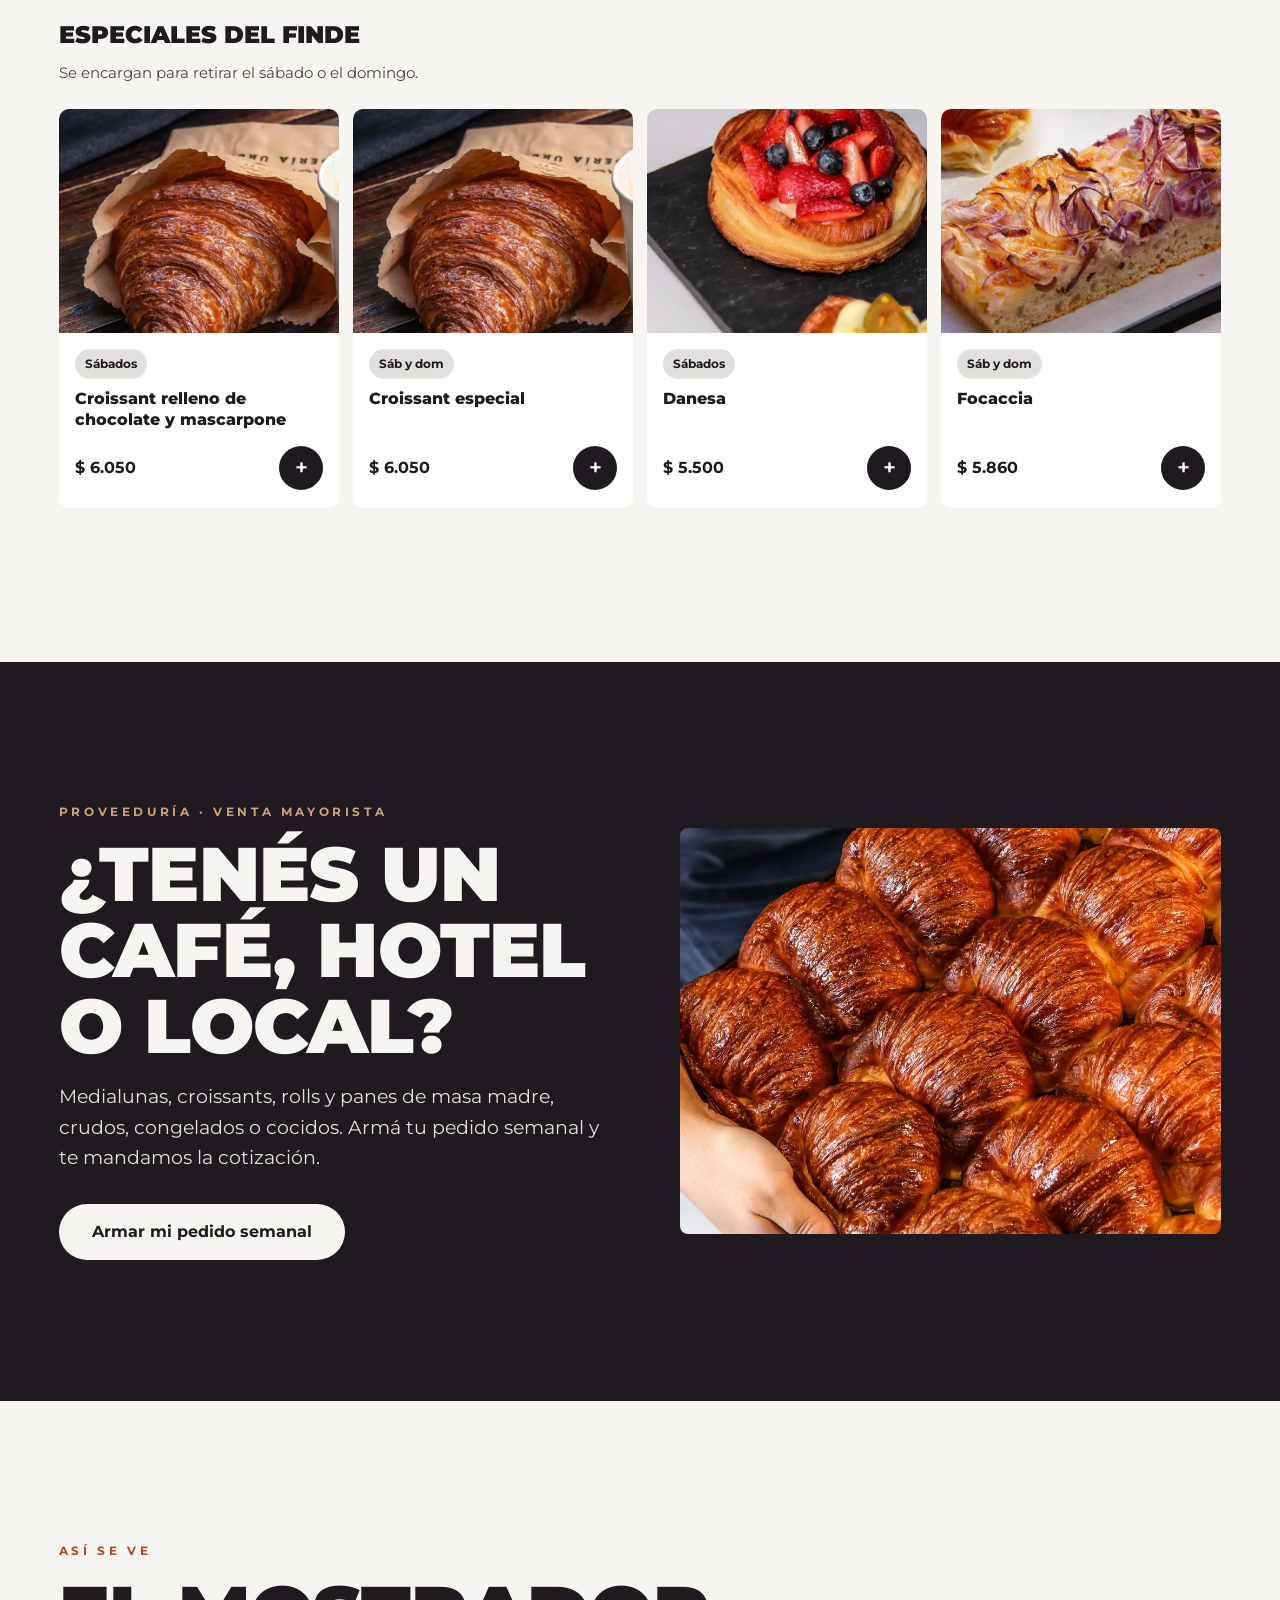
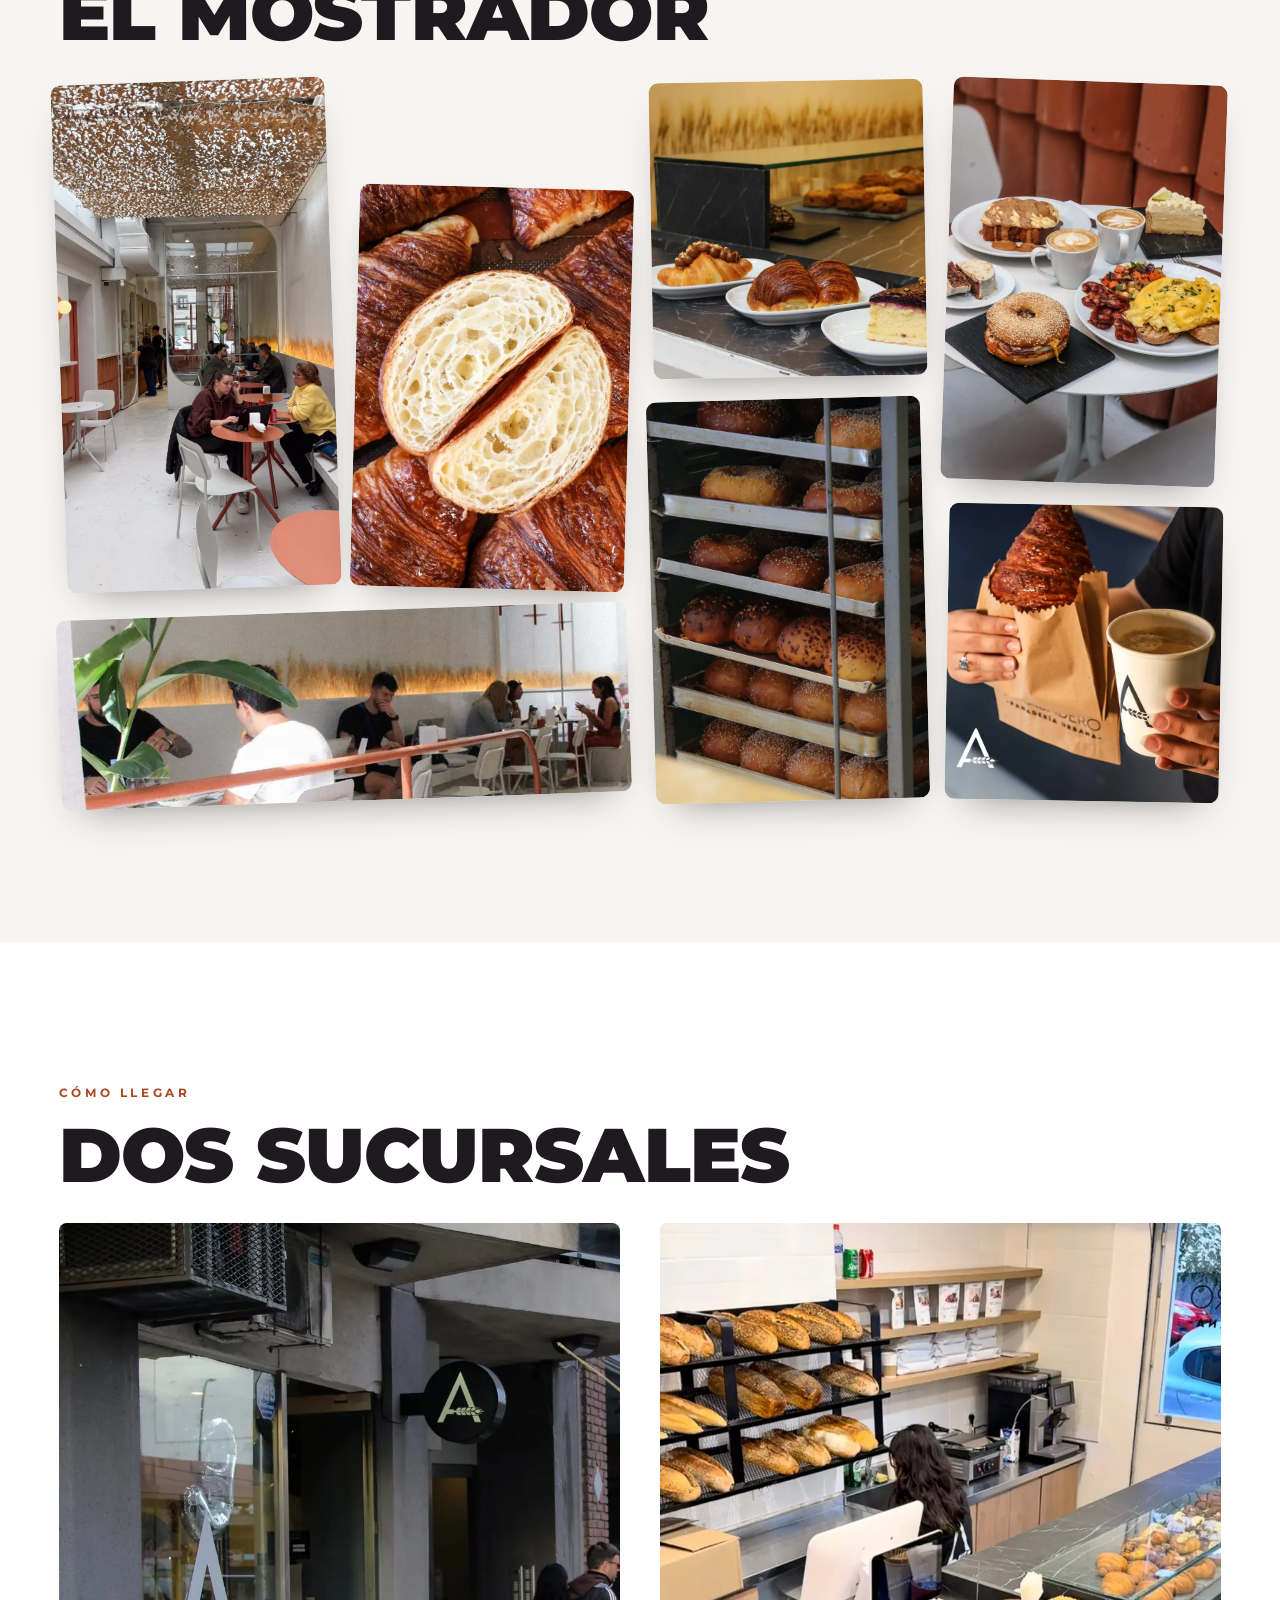
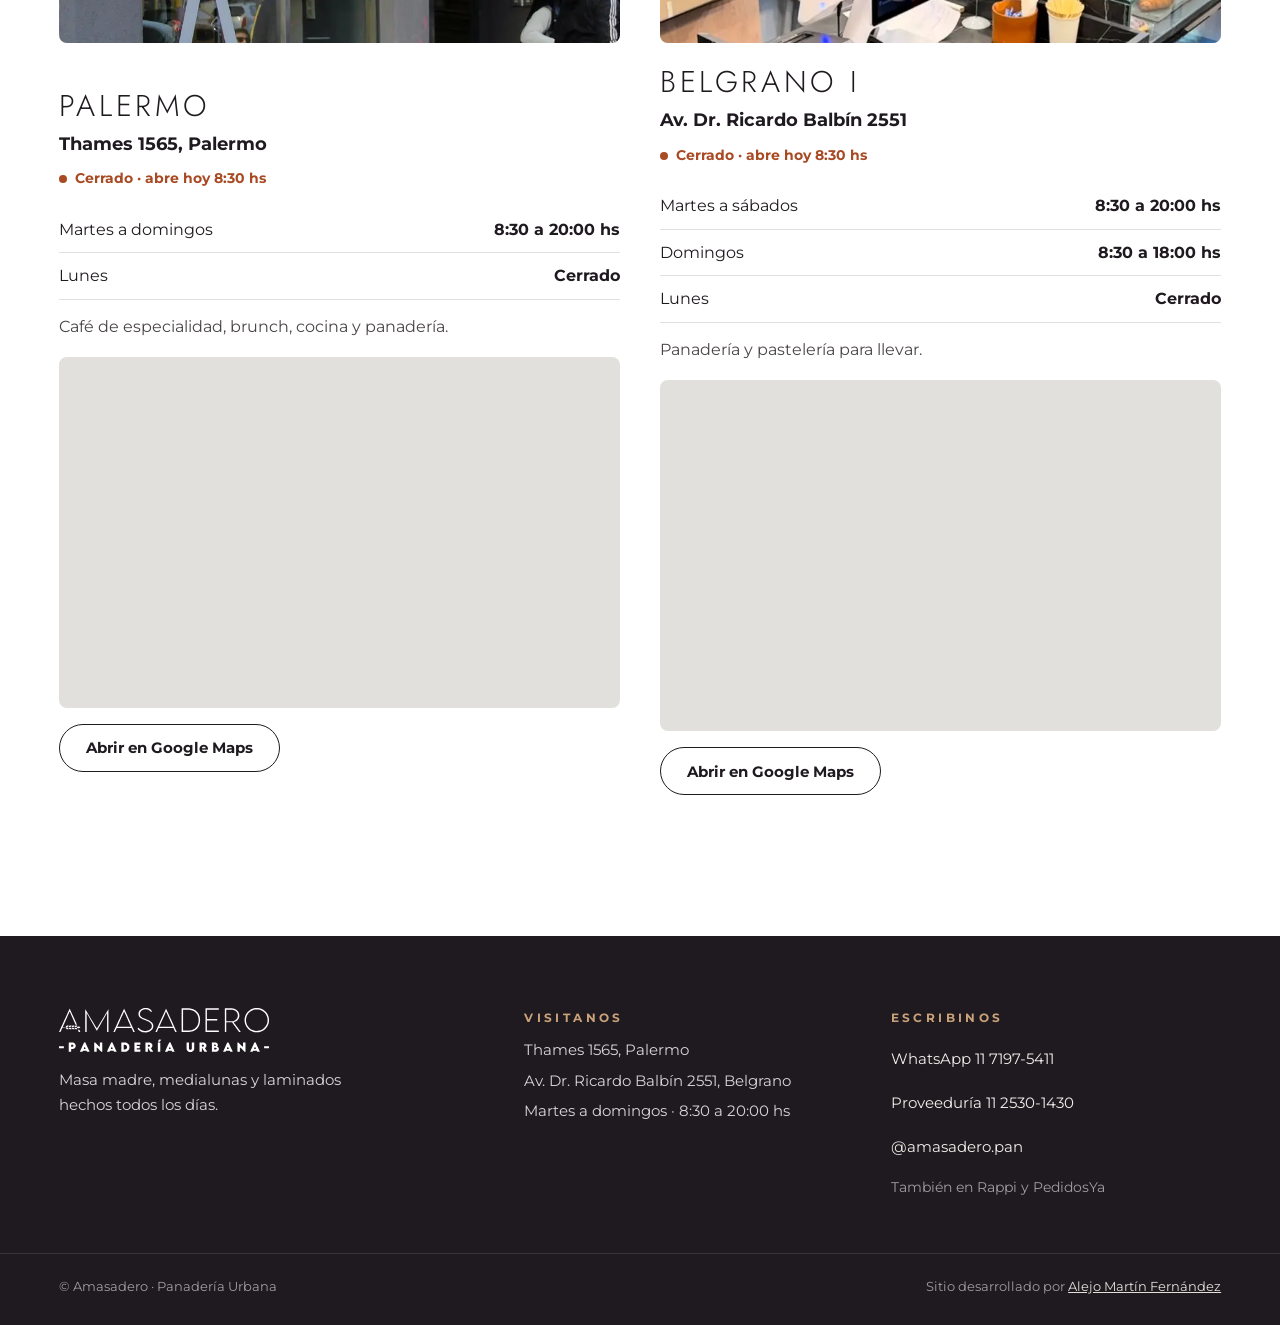
==== commit 2db52bf2: "Intro completa, proceso en 100vh, carta en 2 columnas con foto en popup y botón + redondo Co-Authore" ====
--- a/index.html
+++ b/index.html
@@ -33,7 +33,7 @@
 <link rel="preload" as="image" href="img/hero-m-900.webp" media="(max-width: 767px)">
 <link rel="preload" as="image" href="img/hero-d-1440.webp" media="(min-width: 768px)">
 <link rel="stylesheet" href="kit/kit.css?v=1">
-<link rel="stylesheet" href="css/style.css?v=3">
+<link rel="stylesheet" href="css/style.css?v=4">
 </head>
 <body>
 
@@ -153,7 +153,7 @@
     <div class="proceso__txt">
       <p class="eyebrow rv">Hecho acá, todos los días</p>
       <h2 class="h2 rv" id="proceso-t">Del proceso al resultado</h2>
-      <p class="lead rv">Arrastrá la línea: de un lado la masa recién formada, del otro la bandeja que sale del horno.</p>
+      <p class="lead proceso__lead rv">Arrastrá la línea: de un lado la masa recién formada, del otro la bandeja que sale del horno.</p>
       <ul class="datos">
         <li class="rv" style="--d:0"><b>Medialunas de 70 g</b><span>Súper esponjosas y húmedas, terminadas con mucho almíbar.</span></li>
         <li class="rv" style="--d:1"><b>Croissants de 100 g</b><span>Masa hojaldrada, súper livianos y aireados, levemente dulces.</span></li>
@@ -187,10 +187,6 @@
     <div class="carta__cuerpo">
       <div class="carta__kit" data-kit="carta" id="carta-pal" data-kit-categoria="pal-pasteleria" data-suc-panel="palermo"></div>
       <div class="carta__kit" data-kit="carta" id="carta-bel" data-kit-categoria="bel-pasteleria" data-suc-panel="belgrano" hidden></div>
-      <figure class="carta__foto" id="carta-foto" aria-live="polite">
-        <div class="carta__foto-marco"><img src="img/p-medialunas.webp" alt="12 medialunas" width="720" height="864" id="carta-foto-img"></div>
-        <figcaption><b id="carta-foto-n">12 medialunas</b><span id="carta-foto-d">Súper esponjosas y húmedas, terminadas con mucho almíbar.</span></figcaption>
-      </figure>
     </div>
     <p class="carta__pie rv">Precios de la carta de cada local. También está la <a href="carta/">carta online del QR</a>, que el local actualiza desde su panel.</p>
   </div>
@@ -339,6 +335,8 @@
 
 </main>
 
+<div class="foto-pop" id="foto-pop" aria-hidden="true"><div class="foto-pop__img"><img src="" alt="" width="720" height="864" id="foto-pop-img"></div><b id="foto-pop-n"></b></div>
+
 <footer class="pie">
   <div class="cont pie__in">
     <div class="pie__marca">
@@ -370,6 +368,6 @@
   <figure><img src="" alt="" id="visor-img"><figcaption id="visor-txt"></figcaption></figure>
 </div>
 
-<script type="module" src="js/app.js?v=3"></script>
+<script type="module" src="js/app.js?v=4"></script>
 </body>
 </html>
--- a/css/style.css
+++ b/css/style.css
@@ -76,15 +76,18 @@
 .in-iso { width: clamp(84px, 14vw, 132px); height: auto; clip-path: inset(100% 0 0 0); }
 .in-wm { width: clamp(220px, 34vw, 340px); height: auto; opacity: 0; letter-spacing: .3em; transform: scaleX(1.12); }
 
-#intro.anda .in-hilos i { animation: hilo .5s var(--ease) forwards, hiloJunta .42s var(--ease2) .52s forwards; animation-delay: calc(var(--k, 0) * 60ms), calc(.52s + var(--k, 0) * 30ms); }
+#intro.anda .in-hilos i { animation: hilo .42s var(--ease) forwards, hiloJunta .36s var(--ease2) .46s forwards; animation-delay: calc(var(--k, 0) * 50ms), calc(.46s + var(--k, 0) * 25ms); }
 .in-hilos i:nth-child(1) { --k: 0; } .in-hilos i:nth-child(2) { --k: 1; } .in-hilos i:nth-child(3) { --k: 2; } .in-hilos i:nth-child(4) { --k: 3; }
-#intro.anda .in-iso { animation: isoArma .7s var(--ease) .62s forwards; }
-#intro.anda .in-wm { animation: wmArma .7s var(--ease) .62s forwards; }
+#intro.anda .in-iso { animation: isoArma .62s var(--ease) .52s forwards; }
+#intro.anda .in-wm { animation: wmArma .62s var(--ease) .52s forwards; }
+#intro.abre .in-iso { clip-path: inset(0 0 0 0); }
+#intro.abre .in-wm { opacity: 1; letter-spacing: 0; transform: none; }
 #intro.abre .in-logo { animation: logoFuera .32s var(--ease2) forwards; }
 #intro.abre .in-capa { animation: capaIzq .62s var(--ease2) forwards; animation-delay: calc(var(--i) * 40ms); }
 #intro.abre .in-capa:nth-child(even) { animation-name: capaDer; }
 #intro.abre .in-capa::before { animation: capaColor .62s var(--ease2) forwards; animation-delay: calc(var(--i) * 40ms + 90ms); }
 #intro.abre .in-capa:nth-child(even)::before { animation-name: capaColorD; }
+#intro.abre { display: block; position: fixed; inset: 0; z-index: 10000; pointer-events: none; }
 #intro.chau { display: none !important; }
 @keyframes hilo { to { transform: scaleX(1); } }
 @keyframes hiloJunta { to { transform: scaleX(0); opacity: 0; } }
@@ -196,13 +199,14 @@
 @media (hover: hover) { .mom:hover .mom__foto img { transform: scale(1.06); } }
 
 /* ============ PROCESO (comparador) ============ */
-.proceso { padding: var(--aire) 0; }
-.proceso__in { display: grid; gap: 44px; }
-.datos { list-style: none; margin: 32px 0 0; padding: 0; display: grid; gap: 0; }
-.datos li { display: grid; gap: 4px; padding: 18px 0; border-top: 1px solid var(--linea); }
+.proceso { padding: 72px 0; }
+.proceso__in { display: grid; gap: 28px; }
+.proceso__lead { font-size: 16px; margin-top: 12px; }
+.datos { list-style: none; margin: 18px 0 0; padding: 0; display: grid; gap: 0; }
+.datos li { display: grid; gap: 2px; padding: 11px 0; border-top: 1px solid var(--linea); }
 .datos li:last-child { border-bottom: 1px solid var(--linea); }
-.datos b { font-weight: 800; font-size: 16px; text-transform: uppercase; letter-spacing: .02em; }
-.datos span { color: var(--gris); font-size: 16px; }
+.datos b { font-weight: 800; font-size: 13.5px; text-transform: uppercase; letter-spacing: .04em; }
+.datos span { color: var(--gris); font-size: 14.5px; line-height: 1.5; }
 .comp { position: relative; margin: 0; aspect-ratio: 4 / 3; border-radius: 8px; overflow: hidden; background: var(--piedra); cursor: ew-resize; touch-action: pan-y; user-select: none; -webkit-user-select: none; }
 .comp img { position: absolute; inset: 0; width: 100%; height: 100%; object-fit: cover; pointer-events: none; }
 .comp__a { clip-path: inset(0 calc(100% - var(--x)) 0 0); }
@@ -438,12 +442,17 @@
   .mom { padding: 12px 12px 16px; }
   .mom__h { font-size: 16px; }
 
-  .proceso__in { grid-template-columns: minmax(0, .85fr) minmax(0, 1.15fr); gap: 80px; align-items: center; }
+  .proceso { min-height: 100vh; min-height: 100svh; display: flex; align-items: center; padding: calc(var(--nav) + 24px) 0 40px; box-sizing: border-box; }
+  .proceso__in { grid-template-columns: minmax(0, .78fr) minmax(0, 1.22fr); gap: 64px; align-items: center; }
+  .proceso .h2 { font-size: clamp(36px, 4.2vw, 60px); }
+  .proceso__lead { font-size: 17px; }
+  .datos { margin-top: 24px; }
+  .comp { aspect-ratio: auto; height: min(calc(100svh - var(--nav) - 96px), 660px); min-height: 380px; }
 
   .carta__cab { flex-direction: row; justify-content: space-between; align-items: flex-end; margin-bottom: 44px; }
   .carta__cab .seg { width: auto; }
   .seg__b { padding: 6px 30px; }
-  .carta__cuerpo { display: grid; grid-template-columns: minmax(0, 1fr) 340px; gap: 56px; align-items: start; }
+
   .carta__kit { min-width: 0; }
   .carta .kit-carta { display: grid; grid-template-columns: 230px minmax(0, 1fr); gap: 0 48px; align-items: start; }
   .carta .kit-tabs { position: sticky; top: calc(var(--nav) + 24px); flex-direction: column; overflow: visible; margin: 0; padding: 0; box-shadow: none; gap: 4px; background: none; }
@@ -500,9 +509,7 @@
   .hero__t { font-size: min(clamp(38px, 11vw, 112px), 14vh); }
   .hero__cta { margin-top: 22px; }
 }
-@media (min-width: 1280px) {
-  .carta__cuerpo { grid-template-columns: minmax(0, 1fr) 380px; gap: 72px; }
-}
+
 @media (max-width: 767px) {
   .suc[data-suc-bloque]:not(.on) { display: none; }
 }
@@ -515,3 +522,48 @@
   html { scroll-behavior: auto; }
   *, *::before, *::after { animation-duration: .01ms !important; transition-duration: .01ms !important; }
 }
+
+/* ===== carta compacta + botón redondo + popup de foto (v4) ===== */
+.carta .kit-add, .fcard .kit-add { width: 44px; height: 44px; min-height: 0; padding: 0; border-radius: 50%; font-size: 0; display: flex; align-items: center; justify-content: center; gap: 0; background: var(--carbon); color: var(--blanco); border: 0; }
+.carta .kit-add span, .fcard .kit-add span { font-size: 22px; line-height: 1; font-weight: 600; }
+.carta .kit-step, .fcard .kit-step { width: 120px; height: 44px; min-height: 0; justify-content: space-between; display: flex; align-items: center; }
+.it-side { min-width: 120px; }
+.fcard__pie > div { min-width: 120px; display: flex; justify-content: flex-end; }
+@media (hover: hover) { .carta .kit-add:hover, .fcard .kit-add:hover { background: var(--teja); } }
+.carta .kit-item { padding: 11px 0; gap: 12px; }
+.it-foto { width: 48px; height: 48px; }
+.it-d { display: -webkit-box; -webkit-line-clamp: 2; -webkit-box-orient: vertical; overflow: hidden; font-size: 13.5px; }
+.it-n { font-size: 15.5px; }
+.it-p { font-size: 14.5px; margin-top: 2px; }
+.sec-nav { padding-top: 20px; }
+.sec-nav button { display: inline-flex; flex-direction: row; align-items: center; gap: 8px; min-height: 48px; padding: 0 18px; border: 1.5px solid var(--linea); border-radius: 12px; background: var(--harina); font-size: 13.5px; text-align: left; }
+.sec-nav button small { display: block; font-size: 10.5px; font-weight: 700; letter-spacing: .14em; text-transform: uppercase; color: var(--gris2); margin-right: 2px; }
+.sec-nav button span { font-size: 17px; }
+.sec-nav button[data-dir="-1"] { color: var(--carbon); }
+@media (hover: hover) { .sec-nav button:hover { border-color: var(--carbon); } }
+.foto-pop { display: none; }
+@media (min-width: 1024px) {
+  .carta .kit-carta__panel.dos-col .sec-items { display: grid; grid-template-columns: repeat(2, minmax(0, 1fr)); column-gap: 44px; }
+  .carta .kit-item, .carta .dos-col .kit-item { margin: 0; padding: 13px 12px; border-radius: 8px; }
+  .carta .kit-item.con-foto { cursor: zoom-in; }
+  .carta .kit-item.con-foto .it-n::after { content: ""; display: inline-block; width: 14px; height: 11px; margin-left: 8px; vertical-align: 0; background: no-repeat center / contain url("data:image/svg+xml,%3Csvg xmlns='http://www.w3.org/2000/svg' viewBox='0 0 24 18' fill='none' stroke='%23A84A23' stroke-width='2'%3E%3Crect x='1' y='3' width='22' height='14' rx='2'/%3E%3Ccircle cx='12' cy='10' r='4'/%3E%3Cpath d='M8 3l1.5-2h5L16 3'/%3E%3C/svg%3E"); }
+  .carta .kit-item.con-foto .it-n::before { display: none; }
+  .foto-pop { display: block; position: fixed; left: 0; top: 0; z-index: 950; width: 230px; padding: 10px 10px 14px; border-radius: 12px; background: var(--blanco); box-shadow: 0 24px 60px -24px rgba(31,26,31,.55); pointer-events: none; opacity: 0; transition: opacity .2s var(--ease); }
+  .foto-pop.on { opacity: 1; }
+  .foto-pop__img { width: 210px; height: 252px; border-radius: 105px 105px 6px 6px; overflow: hidden; position: relative; background: var(--piedra); }
+  .foto-pop__img img { width: 100%; height: 100%; object-fit: cover; transition: opacity .2s; }
+  .foto-pop.cargando .foto-pop__img img { opacity: 0; }
+  .foto-pop.cargando .foto-pop__img::after { content: ""; position: absolute; inset: 0; background: linear-gradient(100deg, transparent 30%, rgba(255,255,255,.55) 50%, transparent 70%) var(--piedra); background-size: 200% 100%; animation: brillo 1.1s linear infinite; }
+  .foto-pop b { display: block; margin-top: 10px; font-size: 14.5px; line-height: 1.3; height: 2.6em; overflow: hidden; }
+}
+@keyframes brillo { from { background-position: 200% 0; } to { background-position: -200% 0; } }
+
+.carta .kit-step, .fcard .kit-step { color: var(--carbon); }
+.carta .kit-step button, .fcard .kit-step button { color: var(--carbon); font: 600 20px/1 var(--f-t); display: grid; place-items: center; }
+.carta .kit-step button[data-kit-add], .fcard .kit-step button[data-kit-add] { color: var(--blanco); }
+.carta .kit-step output, .fcard .kit-step output { font: 800 15px/1 var(--f-t); color: var(--carbon); }
+@media (max-width: 1023px) {
+  .it-d { -webkit-line-clamp: 1; }
+  .kit-demo-pill { font-size: 13px; padding: 10px 14px; }
+  html.kit-has-cart .kit-demo-pill { bottom: max(16px, env(safe-area-inset-bottom)) !important; }
+}
